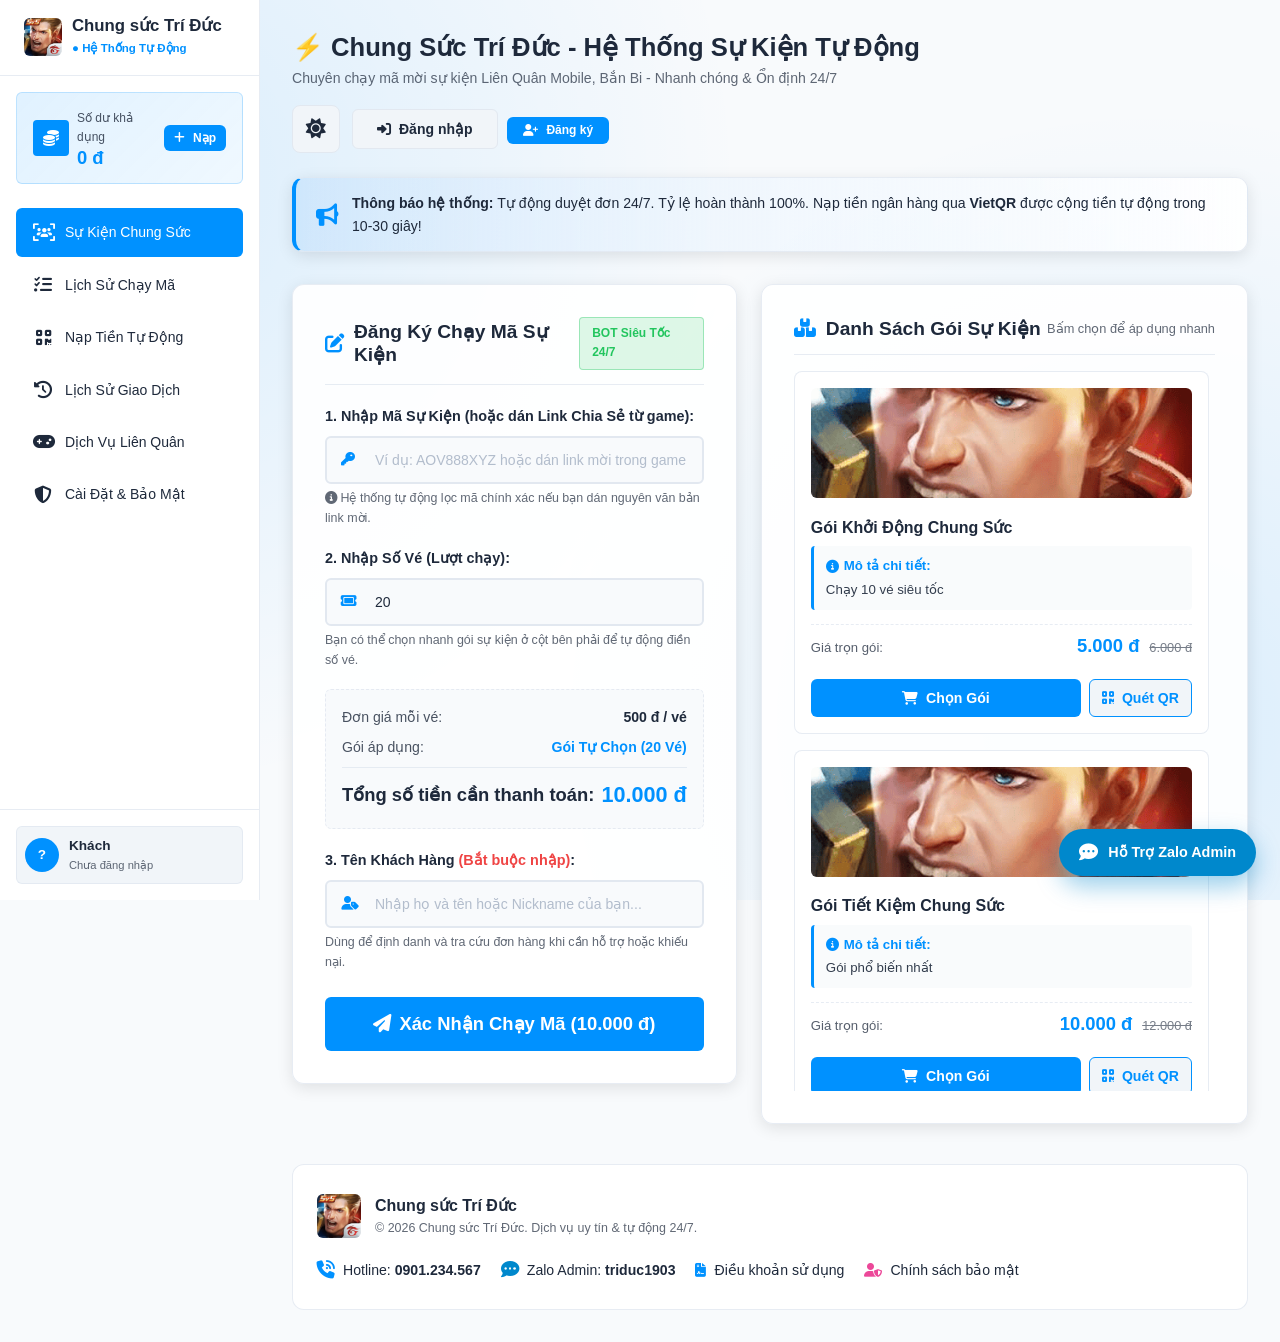
==== index.html @ 15486ccb "Admin: Fix connection errors and add ticket price settings" ====
<!DOCTYPE html>
<html lang="vi">

<head>
    <meta charset="UTF-8">
    <meta name="viewport" content="width=device-width, initial-scale=1.0">
    <title>Chung sức Trí Đức - Hệ Thống Sự Kiện Tự Động 24/7</title>
    
    <meta name="description" content="Chung sức Trí Đức - Hệ Thống Chạy Mã Mời Sự Kiện Liên Quân Mobile, Bắn Bi, Tăng Tim Tự Động 24/7 Siêu Tốc.">
    <meta property="og:type" content="website">
    <meta property="og:site_name" content="Chung sức Trí Đức">
    <meta property="og:title" content="Chung sức Trí Đức - Sự Kiện Tự Động">
    <meta property="og:description" content="Chạy mã mời Chung Sức Liên Quân Mobile, Bắn Bi tự động 24/7 siêu tốc tại Chung sức Trí Đức.">
    <meta property="og:locale" content="vi_VN">
    <meta property="og:image" content="uploads/logo.png">

    <!-- CSS Links -->
    <link href="css/dynamic-theme.css" rel="stylesheet">
    <link href="css/glass-theme.css" rel="stylesheet">
    <link href="https://cdnjs.cloudflare.com/ajax/libs/font-awesome/6.5.1/css/all.min.css" rel="stylesheet" crossorigin="anonymous">
    <link rel="icon" type="image/png" href="uploads/favicon.png">

    <!-- SweetAlert2 -->
    <script src="https://cdn.jsdelivr.net/npm/sweetalert2@11/dist/sweetalert2.all.min.js" crossorigin="anonymous"></script>

    <script>
        (function() {
            try {
                var theme = localStorage.getItem('theme-preference');
                if (!theme) {
                    theme = window.matchMedia('(prefers-color-scheme: dark)').matches ? 'dark' : 'light';
                }
                document.documentElement.setAttribute('data-theme', theme);
            } catch (e) { }
        })();
    </script>

    <style>
        .app-layout {
            padding: var(--space-xl);
            min-height: 100vh;
            background: var(--color-background);
            background-image: 
                radial-gradient(circle at 10% 20%, color-mix(in srgb, var(--color-primary) 12%, transparent) 0%, transparent 45%),
                radial-gradient(circle at 90% 80%, color-mix(in srgb, var(--color-accent) 12%, transparent) 0%, transparent 45%);
            background-attachment: fixed;
            display: flex;
            flex-direction: column;
            justify-content: space-between;
        }

        .tab-section {
            display: none;
            animation: fadeIn 0.3s ease-out;
        }
        .tab-section.active {
            display: block;
        }

        @keyframes fadeIn {
            from { opacity: 0; transform: translateY(8px); }
            to { opacity: 1; transform: translateY(0); }
        }

        /* 2-column layout for Sự kiện chung sức */
        .chungsuc-split-grid {
            display: grid;
            grid-template-columns: 1.05fr 1.15fr;
            gap: 24px;
            align-items: start;
        }

        @media (max-width: 1024px) {
            .chungsuc-split-grid {
                grid-template-columns: 1fr;
            }
        }

        /* Package cards in right half */
        .packages-grid {
            display: grid;
            grid-template-columns: repeat(auto-fill, minmax(240px, 1fr));
            gap: 16px;
            max-height: 720px;
            overflow-y: auto;
            padding-right: 6px;
        }

        .package-item-card {
            background: var(--glass-bg);
            border: 1px solid var(--glass-border);
            border-radius: var(--radius-lg);
            padding: 16px;
            display: flex;
            flex-direction: column;
            justify-content: space-between;
            transition: all 0.25s ease;
            position: relative;
            overflow: hidden;
        }

        .package-item-card:hover {
            transform: translateY(-3px);
            border-color: var(--color-primary);
            box-shadow: 0 8px 24px color-mix(in srgb, var(--color-primary) 20%, transparent);
        }

        .package-item-card.selected-package {
            border: 2px solid var(--color-primary);
            background: color-mix(in srgb, var(--color-primary) 10%, var(--glass-bg));
        }

        .pkg-badge {
            position: absolute;
            top: 10px;
            right: 10px;
            font-size: 0.7rem;
            font-weight: 700;
            padding: 3px 8px;
            border-radius: 999px;
            background: linear-gradient(135deg, #ef4444, #f59e0b);
            color: white;
            text-transform: uppercase;
        }

        .pkg-img {
            width: 100%;
            height: 110px;
            object-fit: cover;
            border-radius: var(--radius-md);
            margin-bottom: 12px;
            background: rgba(0,0,0,0.1);
        }

        .badge-status {
            padding: 4px 10px;
            border-radius: 999px;
            font-size: 0.75rem;
            font-weight: 600;
            display: inline-flex;
            align-items: center;
            gap: 5px;
        }
        .badge-done {
            background: rgba(34, 197, 94, 0.15);
            color: #22c55e;
            border: 1px solid rgba(34, 197, 94, 0.3);
        }
        .badge-running {
            background: rgba(0, 145, 255, 0.15);
            color: #0091ff;
            border: 1px solid rgba(0, 145, 255, 0.3);
        }
        .badge-pending {
            background: rgba(245, 158, 11, 0.15);
            color: #f59e0b;
            border: 1px solid rgba(245, 158, 11, 0.3);
        }
        .badge-cancelled {
            background: rgba(239, 68, 68, 0.15);
            color: #ef4444;
            border: 1px solid rgba(239, 68, 68, 0.3);
        }

        .copy-btn {
            background: color-mix(in srgb, var(--color-primary) 15%, transparent);
            color: var(--color-primary);
            border: 1px solid color-mix(in srgb, var(--color-primary) 30%, transparent);
            border-radius: 6px;
            padding: 4px 10px;
            font-size: 0.78rem;
            cursor: pointer;
            transition: all 0.2s;
        }
        .copy-btn:hover {
            background: var(--color-primary);
            color: white;
        }

        /* Site Footer */
        .site-footer {
            margin-top: 40px;
            padding: 28px 24px;
            background: var(--glass-bg);
            border: 1px solid var(--glass-border);
            border-radius: var(--radius-xl);
            display: flex;
            flex-wrap: wrap;
            justify-content: space-between;
            align-items: center;
            gap: 20px;
            font-size: 0.88rem;
        }
        .footer-contacts {
            display: flex;
            align-items: center;
            gap: 20px;
            flex-wrap: wrap;
        }
        .footer-link-item {
            display: inline-flex;
            align-items: center;
            gap: 8px;
            color: var(--color-foreground);
            text-decoration: none;
            transition: color 0.2s;
            font-weight: 500;
        }
        .footer-link-item:hover {
            color: var(--color-primary);
        }

        /* Admin tabs */
        .admin-subnav {
            display: flex;
            gap: 10px;
            margin-bottom: 24px;
            border-bottom: 1px solid var(--glass-border);
            padding-bottom: 12px;
            overflow-x: auto;
        }
        .admin-subnav-btn {
            padding: 10px 18px;
            border-radius: var(--radius-md);
            background: var(--glass-bg);
            border: 1px solid var(--glass-border);
            color: var(--color-foreground);
            font-weight: 600;
            font-size: 0.88rem;
            cursor: pointer;
            display: inline-flex;
            align-items: center;
            gap: 8px;
            white-space: nowrap;
            transition: all 0.2s;
        }
        .admin-subnav-btn.active {
            background: linear-gradient(135deg, var(--color-primary), var(--color-accent));
            color: white;
            border-color: transparent;
        }
    </style>
</head>

<body>
    <!-- Mobile Top Navigation Bar -->
    <header class="mobile-top-bar">
        <button class="mobile-menu-btn-inline" id="mobileMenuOpenBtn" title="Mở danh mục menu">
            <i class="fas fa-bars"></i>
        </button>
        <div class="mobile-brand-name">
            <img src="uploads/logo.png" alt="Logo" style="width: 26px; height: 26px; vertical-align: middle; border-radius: 6px; margin-right: 6px;">
            Chung sức Trí Đức
        </div>
        <div class="mobile-balance-chip" id="mobileBalanceChip" onclick="switchTab('deposit')">
            <i class="fas fa-wallet"></i>
            <span id="userBalanceMobile">0 đ</span>
        </div>
        <button class="theme-toggle" id="themeToggleMobile" style="width: 36px; height: 36px; font-size: 1rem; border-radius: 8px;" title="Chuyển chế độ sáng/tối">
            <i class="fas fa-sun theme-icon theme-icon-sun"></i>
            <i class="fas fa-moon theme-icon theme-icon-moon"></i>
        </button>
    </header>

    <!-- Sidebar Overlay for mobile -->
    <div class="sidebar-overlay" id="sidebarOverlay"></div>

    <!-- Application Sidebar -->
    <aside class="app-sidebar" id="appSidebar">
        <!-- Sidebar Brand Header -->
        <div class="sidebar-header">
            <div style="display: flex; align-items: center; gap: 10px;">
                <img src="uploads/logo.png" alt="Logo Chung sức Trí Đức" style="width: 38px; height: 38px; border-radius: var(--radius-md);">
                <div>
                    <h2 style="font-size: 1.05rem; font-weight: 700; margin: 0; line-height: 1.2;">Chung sức Trí Đức</h2>
                    <span style="font-size: 0.72rem; color: var(--color-accent); font-weight: 600;">● Hệ Thống Tự Động</span>
                </div>
            </div>
            <button class="close-sidebar-btn mobile-only" id="mobileMenuCloseBtn" title="Đóng menu">
                <i class="fas fa-times"></i>
            </button>
        </div>

        <!-- Sidebar Balance Card -->
        <div class="sidebar-balance">
            <div class="balance-card">
                <div class="balance-icon">
                    <i class="fas fa-coins"></i>
                </div>
                <div class="balance-info" style="flex: 1;">
                    <span class="balance-label">Số dư khả dụng</span>
                    <span class="balance-amount" id="userBalanceText">0 đ</span>
                </div>
                <button class="btn btn-sm btn-primary" onclick="switchTab('deposit')" title="Nạp tiền ngay" style="padding: 6px 10px; font-size: 0.75rem;">
                    <i class="fas fa-plus"></i> Nạp
                </button>
            </div>
        </div>

        <!-- Sidebar Navigation Menu -->
        <nav class="sidebar-nav">
            <!-- 1. Sự kiện chung sức (Đổi từ Tạo Mã Chung Sức) -->
            <a href="javascript:void(0)" class="nav-item active highlight-item" data-tab-target="chungsuc">
                <i class="fas fa-users-viewfinder"></i>
                <span>Sự Kiện Chung Sức</span>
            </a>
            <a href="javascript:void(0)" class="nav-item" data-tab-target="history">
                <i class="fas fa-list-check"></i>
                <span>Lịch Sử Chạy Mã</span>
            </a>
            <a href="javascript:void(0)" class="nav-item" data-tab-target="deposit">
                <i class="fas fa-qrcode"></i>
                <span>Nạp Tiền Tự Động</span>
            </a>
            <a href="javascript:void(0)" class="nav-item" data-tab-target="transactions">
                <i class="fas fa-clock-rotate-left"></i>
                <span>Lịch Sử Giao Dịch</span>
            </a>
            <a href="javascript:void(0)" class="nav-item" data-tab-target="services">
                <i class="fas fa-gamepad"></i>
                <span>Dịch Vụ Liên Quân</span>
            </a>
            <a href="javascript:void(0)" class="nav-item" data-tab-target="settings">
                <i class="fas fa-shield-halved"></i>
                <span>Cài Đặt & Bảo Mật</span>
            </a>
        </nav>

        <!-- Sidebar User Footer -->
        <div class="sidebar-footer">
            <div class="user-profile" id="userProfileBox">
                <div style="width: 34px; height: 34px; border-radius: 50%; background: linear-gradient(135deg, var(--color-primary), var(--color-accent)); display: flex; align-items: center; justify-content: center; color: white; font-weight: bold; font-size: 0.85rem;" id="userAvatarText">
                    U
                </div>
                <div class="user-details">
                    <span class="user-name" id="userNameText">Khách</span>
                    <span class="user-role" id="userRoleText">Chưa đăng nhập</span>
                </div>
                <button class="logout-btn" id="logoutBtn" title="Đăng xuất tài khoản">
                    <i class="fas fa-right-from-bracket"></i>
                </button>
            </div>
        </div>
    </aside>

    <!-- Main Content Layout -->
    <main class="app-layout">
        <div>
            <!-- Top Banner / Header Actions -->
            <div style="display: flex; justify-content: space-between; align-items: center; margin-bottom: var(--space-lg); flex-wrap: wrap; gap: var(--space-md);">
                <div>
                    <h1 style="font-size: 1.6rem; font-weight: 700; margin: 0 0 4px;" id="pageMainTitle">
                        ⚡ Chung Sức Trí Đức - Hệ Thống Sự Kiện Tự Động
                    </h1>
                    <p style="margin: 0; opacity: 0.7; font-size: 0.88rem;">
                        Chuyên chạy mã mời sự kiện Liên Quân Mobile, Bắn Bi - Nhanh chóng & Ổn định 24/7
                    </p>
                </div>
                
                <div style="display: flex; align-items: center; gap: 12px;">
                    <button class="theme-toggle desktop-only" id="themeToggleDesktop" title="Chuyển chế độ sáng/tối">
                        <i class="fas fa-sun theme-icon theme-icon-sun"></i>
                        <i class="fas fa-moon theme-icon theme-icon-moon"></i>
                    </button>
                    <div id="authActionsContainer">
                        <!-- Populated dynamically -->
                    </div>
                </div>
            </div>

            <!-- Notice Alert Box -->
            <div class="glass-card" style="padding: 14px 20px; margin-bottom: var(--space-xl); border-left: 4px solid var(--color-primary); display: flex; align-items: center; gap: 14px; background: linear-gradient(90deg, color-mix(in srgb, var(--color-primary) 10%, transparent), var(--glass-bg));">
                <i class="fas fa-bullhorn" style="color: var(--color-primary); font-size: 1.4rem;"></i>
                <div style="font-size: 0.88rem; flex: 1;">
                    <strong>Thông báo hệ thống:</strong> Tự động duyệt đơn 24/7. Tỷ lệ hoàn thành 100%. Nạp tiền ngân hàng qua <strong>VietQR</strong> được cộng tiền tự động trong 10-30 giây!
                </div>
            </div>

            <!-- ================================================================= -->
            <!-- TAB 1: SỰ KIỆN CHUNG SỨC (CHIA 2 NỬA: FORM TRÁI + GÓI PHẢI) -->
            <!-- ================================================================= -->
            <section class="tab-section active" id="tab-chungsuc">
                <div class="chungsuc-split-grid">
                    <!-- NỬA TRÁI: FORM NHẬP MÃ, SỐ VÉ, ĐƠN GIÁ, TỔNG TIỀN, TÊN KHÁCH HÀNG, NÚT XÁC NHẬN -->
                    <div class="glass-card">
                        <div style="border-bottom: 1px solid var(--glass-border); padding-bottom: 14px; margin-bottom: 20px; display: flex; align-items: center; justify-content: space-between;">
                            <h2 style="font-size: 1.2rem; font-weight: 700; margin: 0; display: flex; align-items: center; gap: 10px;">
                                <i class="fas fa-pen-to-square" style="color: var(--color-primary);"></i>
                                Đăng Ký Chạy Mã Sự Kiện
                            </h2>
                            <span class="badge badge-done" style="font-size: 0.75rem;">BOT Siêu Tốc 24/7</span>
                        </div>

                        <form id="orderFormSplit" onsubmit="handleSplitOrderSubmit(event)">
                            <!-- 1. Nhập mã sự kiện -->
                            <div style="margin-bottom: 18px;">
                                <label style="display: block; font-weight: 600; margin-bottom: 8px; font-size: 0.9rem;">
                                    1. Nhập Mã Sự Kiện (hoặc dán Link Chia Sẻ từ game):
                                </label>
                                <div class="input-wrapper" style="position: relative;">
                                    <i class="fas fa-key" style="position: absolute; left: 16px; top: 16px; color: var(--color-primary);"></i>
                                    <input type="text" id="splitEventCode" class="form-control" placeholder="Ví dụ: AOV888XYZ hoặc dán link mời trong game..." required style="padding-left: 48px; min-height: 48px;">
                                </div>
                                <small style="display: block; margin-top: 5px; font-size: 0.78rem; opacity: 0.7;">
                                    <i class="fas fa-info-circle"></i> Hệ thống tự động lọc mã chính xác nếu bạn dán nguyên văn bản link mời.
                                </small>
                            </div>

                            <!-- 2. Nhập số vé -->
                            <div style="margin-bottom: 18px;">
                                <label style="display: block; font-weight: 600; margin-bottom: 8px; font-size: 0.9rem;">
                                    2. Nhập Số Vé (Lượt chạy):
                                </label>
                                <div class="input-wrapper" style="position: relative;">
                                    <i class="fas fa-ticket" style="position: absolute; left: 16px; top: 16px; color: var(--color-accent);"></i>
                                    <input type="number" id="splitTicketCount" min="1" max="1000" value="20" class="form-control" required style="padding-left: 48px; min-height: 48px;" oninput="recalcSplitPricing()">
                                </div>
                                <small style="display: block; margin-top: 5px; font-size: 0.78rem; opacity: 0.7;">
                                    Bạn có thể chọn nhanh gói sự kiện ở cột bên phải để tự động điền số vé.
                                </small>
                            </div>

                            <!-- 3. Hiện đơn giá và tính tổng số tiền bên dưới form đó -->
                            <div style="background: color-mix(in srgb, var(--color-muted) 50%, transparent); border: 1px dashed var(--glass-border); border-radius: var(--radius-md); padding: 16px; margin-bottom: 20px;">
                                <div style="display: flex; justify-content: space-between; align-items: center; margin-bottom: 8px; font-size: 0.88rem;">
                                    <span style="opacity: 0.8;">Đơn giá mỗi vé:</span>
                                    <strong style="color: var(--color-foreground);" id="splitUnitPriceDisplay">500 đ / vé</strong>
                                </div>
                                <div style="display: flex; justify-content: space-between; align-items: center; margin-bottom: 8px; font-size: 0.88rem;">
                                    <span style="opacity: 0.8;">Gói áp dụng:</span>
                                    <span id="splitPackageSelectedTitle" style="font-weight: 600; color: var(--color-accent);">Gói Tự Chọn (20 Vé)</span>
                                </div>
                                <div style="display: flex; justify-content: space-between; align-items: center; border-top: 1px solid var(--glass-border); padding-top: 10px; font-size: 1.15rem;">
                                    <strong>Tổng số tiền cần thanh toán:</strong>
                                    <strong style="color: var(--color-primary); font-size: 1.35rem;" id="splitTotalPriceDisplay">10.000 đ</strong>
                                </div>
                            </div>

                            <!-- 4. Tên khách hàng (BẮT BUỘC NHẬP) -->
                            <div style="margin-bottom: 24px;">
                                <label style="display: block; font-weight: 600; margin-bottom: 8px; font-size: 0.9rem;">
                                    3. Tên Khách Hàng <span style="color: var(--color-danger); font-weight: bold;">(Bắt buộc nhập)</span>:
                                </label>
                                <div class="input-wrapper" style="position: relative;">
                                    <i class="fas fa-user-tag" style="position: absolute; left: 16px; top: 16px; color: var(--color-primary);"></i>
                                    <input type="text" id="splitCustomerName" class="form-control" placeholder="Nhập họ và tên hoặc Nickname của bạn..." required style="padding-left: 48px; min-height: 48px;">
                                </div>
                                <small style="display: block; margin-top: 5px; font-size: 0.78rem; opacity: 0.7;">
                                    Dùng để định danh và tra cứu đơn hàng khi cần hỗ trợ hoặc khiếu nại.
                                </small>
                            </div>

                            <!-- 5. Nút Xác nhận chạy mã -->
                            <button type="submit" class="btn btn-primary" id="splitSubmitBtn" style="width: 100%; padding: 16px; font-size: 1.15rem; font-weight: 700; border-radius: var(--radius-md);">
                                <i class="fas fa-paper-plane"></i>
                                <span>Xác Nhận Chạy Mã (<span id="btnSplitPriceText">10.000 đ</span>)</span>
                            </button>
                        </form>
                    </div>

                    <!-- NỬA PHẢI: HIỆN DANH SÁCH CÁC GÓI SỰ KIỆN -->
                    <div class="glass-card">
                        <div style="border-bottom: 1px solid var(--glass-border); padding-bottom: 14px; margin-bottom: 16px; display: flex; align-items: center; justify-content: space-between;">
                            <h2 style="font-size: 1.2rem; font-weight: 700; margin: 0; display: flex; align-items: center; gap: 10px;">
                                <i class="fas fa-boxes-stacked" style="color: var(--color-accent);"></i>
                                Danh Sách Gói Sự Kiện
                            </h2>
                            <span style="font-size: 0.8rem; opacity: 0.7;">Bấm chọn để áp dụng nhanh</span>
                        </div>

                        <!-- Render dynamic package cards -->
                        <div class="packages-grid" id="packagesListContainer">
                            <div style="grid-column: 1 / -1; text-align: center; padding: 30px; opacity: 0.7;">
                                <i class="fas fa-spinner fa-spin"></i> Đang tải danh sách gói sự kiện...
                            </div>
                        </div>
                    </div>
                </div>
            </section>

            <!-- ================================================================= -->
            <!-- TAB 2: LỊCH SỬ CHẠY MÃ (HISTORY) -->
            <!-- ================================================================= -->
            <section class="tab-section" id="tab-history">
                <div class="glass-card">
                    <div style="display: flex; justify-content: space-between; align-items: center; margin-bottom: 20px; flex-wrap: wrap; gap: 12px;">
                        <div>
                            <h2 style="font-size: 1.25rem; font-weight: 700; margin: 0 0 4px; display: flex; align-items: center; gap: 10px;">
                                <i class="fas fa-list-check" style="color: var(--color-primary);"></i>
                                Lịch Sử Các Mã Đã Chạy
                            </h2>
                            <span style="font-size: 0.85rem; opacity: 0.7;">Tiến độ chạy mã được cập nhật theo thời gian thực</span>
                        </div>

                        <button class="btn btn-sm btn-glass" onclick="loadOrderHistory()">
                            <i class="fas fa-arrows-rotate"></i> Làm mới
                        </button>
                    </div>

                    <div class="table-responsive-wrap">
                        <table class="table" style="width: 100%; border-collapse: collapse; text-align: left;" id="orderHistoryTable">
                            <thead>
                                <tr style="border-bottom: 2px solid var(--glass-border); font-size: 0.85rem; opacity: 0.8;">
                                    <th style="padding: 12px 14px;">MÃ ĐƠN</th>
                                    <th style="padding: 12px 14px;">KHÁCH HÀNG</th>
                                    <th style="padding: 12px 14px;">MÃ SỰ KIỆN</th>
                                    <th style="padding: 12px 14px;">GÓI SỰ KIỆN</th>
                                    <th style="padding: 12px 14px;">TIẾN ĐỘ VÉ</th>
                                    <th style="padding: 12px 14px;">TRẠNG THÁI</th>
                                    <th style="padding: 12px 14px;">THỜI GIAN</th>
                                </tr>
                            </thead>
                            <tbody id="orderHistoryTbody">
                                <!-- Populated dynamically -->
                            </tbody>
                        </table>
                    </div>
                </div>
            </section>

            <!-- ================================================================= -->
            <!-- TAB 3: NẠP TIỀN TỰ ĐỘNG (CHỈ GIỮ CHUYỂN KHOẢN NGÂN HÀNG VIETQR) -->
            <!-- ================================================================= -->
            <section class="tab-section" id="tab-deposit">
                <!-- 1. BẢNG CẢNH BÁO PHẢI ĐĂNG NHẬP MỚI NẠP ĐƯỢC TIỀN -->
                <div id="depositLoginWarning" style="display: none; background: rgba(239, 68, 68, 0.12); border: 2px solid var(--color-danger); border-radius: var(--radius-lg); padding: 24px; text-align: center; margin-bottom: 24px;">
                    <div style="font-size: 2.2rem; color: var(--color-danger); margin-bottom: 10px;">
                        <i class="fas fa-lock"></i>
                    </div>
                    <h3 style="font-size: 1.35rem; font-weight: 700; margin: 0 0 8px;">YÊU CẦU ĐĂNG NHẬP ĐỂ NẠP TIỀN</h3>
                    <p style="font-size: 0.95rem; opacity: 0.85; max-width: 520px; margin: 0 auto 18px; line-height: 1.5;">
                        Quy định hệ thống: Bạn phải đăng nhập tài khoản trước khi nạp tiền để tiền nạp được cộng chính xác vào số dư của bạn.
                    </p>
                    <div style="display: flex; gap: 12px; justify-content: center; flex-wrap: wrap;">
                        <a href="login.html" class="btn btn-primary" style="padding: 10px 24px; font-weight: 700;">
                            <i class="fas fa-sign-in-alt"></i> Đăng Nhập Ngay
                        </a>
                        <a href="register.html" class="btn btn-glass" style="padding: 10px 24px; font-weight: 600;">
                            <i class="fas fa-user-plus"></i> Đăng Ký Tài Khoản
                        </a>
                    </div>
                </div>

                <!-- 2. KHUNG CHÍNH NẠP TIỀN -->
                <div id="depositMainContent" style="display: grid; grid-template-columns: 1.15fr 1fr; gap: var(--space-xl);" class="chungsuc-split-grid">
                    <!-- Cột trái: Form nhập số tiền, thông tin tài khoản & Gửi Bill -->
                    <div class="glass-card">
                        <div style="border-bottom: 1px solid var(--glass-border); padding-bottom: 16px; margin-bottom: 20px; display: flex; align-items: center; justify-content: space-between;">
                            <h2 style="font-size: 1.25rem; font-weight: 700; margin: 0; display: flex; align-items: center; gap: 10px;">
                                <i class="fas fa-building-columns" style="color: var(--color-primary);"></i>
                                Nạp Tiền Chuyển Khoản Ngân Hàng
                            </h2>
                            <span class="badge badge-done" style="font-size: 0.75rem;"><i class="fas fa-bolt"></i> Tự Động 24/7</span>
                        </div>

                        <!-- 1. Ô Nhập Số Tiền Cần Nạp (Tối thiểu 20.000 đ) -->
                        <div style="margin-bottom: 18px;">
                            <label style="display: block; font-weight: 600; margin-bottom: 8px; font-size: 0.92rem;">
                                1. Nhập số tiền bạn muốn nạp (VNĐ):
                            </label>
                            <div class="input-wrapper" style="position: relative;">
                                <i class="fas fa-money-bill-wave" style="position: absolute; left: 16px; top: 16px; color: var(--color-primary); font-size: 1.1rem;"></i>
                                <input type="number" id="customDepositAmountInput" class="form-control" min="20000" step="1000" value="20000" placeholder="Nhập số tiền nạp (tối thiểu 20.000 đ)..." required style="padding-left: 48px; min-height: 48px; font-size: 1.05rem; font-weight: 700; color: var(--color-primary);" oninput="handleCustomDepositInput(this.value)">
                            </div>
                            <div style="display: flex; justify-content: space-between; align-items: center; margin-top: 6px; font-size: 0.8rem;">
                                <span style="opacity: 0.75;"><i class="fas fa-info-circle"></i> Mệnh giá nạp tối thiểu là <strong>20.000 đ</strong></span>
                                <span id="depositAmountFormatted" style="font-weight: 700; color: var(--color-primary);">20.000 đ</span>
                            </div>
                        </div>

                        <!-- 2. Chọn nạp nhanh theo Gói sự kiện hoặc theo mệnh giá -->
                        <div style="margin-bottom: 20px;">
                            <label style="display: block; font-weight: 600; margin-bottom: 8px; font-size: 0.88rem; opacity: 0.9;">
                                <i class="fas fa-boxes-stacked" style="color: var(--color-accent); margin-right: 6px;"></i>
                                Chọn nạp theo Gói Sự Kiện (Tự động điền số tiền & cú pháp Tên Gói):
                            </label>
                            <div style="display: flex; flex-wrap: wrap; gap: 8px; margin-bottom: 14px;" id="packageDepositBtnGroup">
                                <!-- Populated dynamically from packages list -->
                            </div>

                            <label style="display: block; font-weight: 600; margin-bottom: 8px; font-size: 0.88rem; opacity: 0.85;">
                                Hoặc chọn nhanh mệnh giá cố định:
                            </label>
                            <div style="display: grid; grid-template-columns: repeat(3, 1fr); gap: 10px;" id="quickDepositBtnGroup">
                                <button type="button" class="btn btn-primary" onclick="selectDepositAmount(20000, this)">20.000 đ</button>
                                <button type="button" class="btn btn-glass" onclick="selectDepositAmount(50000, this)">50.000 đ</button>
                                <button type="button" class="btn btn-glass" onclick="selectDepositAmount(100000, this)">100.000 đ</button>
                                <button type="button" class="btn btn-glass" onclick="selectDepositAmount(200000, this)">200.000 đ</button>
                                <button type="button" class="btn btn-glass" onclick="selectDepositAmount(500000, this)">500.000 đ</button>
                                <button type="button" class="btn btn-glass" onclick="selectDepositAmount(1000000, this)">1.000.000 đ</button>
                            </div>
                        </div>

                        <!-- 3. Thông tin tài khoản nhận tiền -->
                        <div style="display: flex; flex-direction: column; gap: 10px; font-size: 0.88rem; margin-bottom: 14px;">
                            <div style="display: flex; justify-content: space-between; align-items: center; padding: 12px 14px; background: color-mix(in srgb, var(--color-muted) 60%, transparent); border-radius: var(--radius-md);">
                                <span style="opacity: 0.75;"><i class="fas fa-building" style="margin-right: 6px;"></i> Ngân hàng / Dịch vụ:</span>
                                <strong style="color: var(--color-primary);" id="bankNameDisplay">MB BANK (Ngân hàng Quân đội)</strong>
                            </div>
                            <div style="display: flex; justify-content: space-between; align-items: center; padding: 12px 14px; background: color-mix(in srgb, var(--color-muted) 60%, transparent); border-radius: var(--radius-md);">
                                <span style="opacity: 0.75;"><i class="fas fa-credit-card" style="margin-right: 6px;"></i> Số tài khoản:</span>
                                <div style="display: flex; align-items: center; gap: 8px;">
                                    <strong id="bankNumberDisplay" style="font-size: 1.15rem; font-family: monospace; letter-spacing: 1px; color: var(--color-foreground);">0111111111100</strong>
                                    <button class="copy-btn" onclick="copyText('bankNumberDisplay')"><i class="fas fa-copy"></i> Sao chép</button>
                                </div>
                            </div>
                            <div style="display: flex; justify-content: space-between; align-items: center; padding: 12px 14px; background: color-mix(in srgb, var(--color-muted) 60%, transparent); border-radius: var(--radius-md);">
                                <span style="opacity: 0.75;"><i class="fas fa-user-check" style="margin-right: 6px;"></i> Chủ tài khoản:</span>
                                <strong id="bankOwnerDisplay" style="color: var(--color-primary); font-size: 1rem;">NGUYEN TRI DUC</strong>
                            </div>
                            <div style="display: flex; justify-content: space-between; align-items: center; padding: 12px 14px; background: color-mix(in srgb, var(--color-primary) 12%, transparent); border: 1px solid var(--color-primary); border-radius: var(--radius-md);">
                                <span style="color: var(--color-primary); font-weight: 700;"><i class="fas fa-pen-nib" style="margin-right: 6px;"></i> Nội dung CK bắt buộc:</span>
                                <div style="display: flex; align-items: center; gap: 8px;">
                                    <strong id="bankContentDisplay" style="color: var(--color-primary); font-size: 1.15rem; font-family: monospace;">NAP [VUI LÒNG ĐĂNG NHẬP]</strong>
                                    <button class="copy-btn" onclick="copyText('bankContentDisplay')"><i class="fas fa-copy"></i> Sao chép</button>
                                </div>
                            </div>
                        </div>

                        <!-- 4. PHẦN YÊU CẦU GỬI BILL KHI CHUYỂN KHOẢN XONG -->
                        <div style="background: linear-gradient(135deg, color-mix(in srgb, var(--color-accent) 12%, transparent), color-mix(in srgb, var(--color-primary) 8%, transparent)); border: 1.5px dashed var(--color-accent); border-radius: var(--radius-md); padding: 16px; margin-bottom: 20px;">
                            <div style="display: flex; align-items: center; gap: 8px; margin-bottom: 8px; color: var(--color-accent); font-weight: 700; font-size: 0.95rem;">
                                <i class="fas fa-camera"></i>
                                <span>Yêu Cầu Gửi Bill Sau Khi Chuyển Khoản:</span>
                            </div>
                            
                            <!-- Banner text từ hình ảnh người dùng -->
                            <div style="background: rgba(245, 158, 11, 0.15); border-left: 4px solid #f59e0b; padding: 10px 14px; border-radius: 6px; font-size: 0.9rem; font-weight: 700; color: #f59e0b; margin-bottom: 12px; display: flex; align-items: center; gap: 8px;">
                                <i class="fas fa-comment-dots" style="font-size: 1.1rem;"></i>
                                <span>Quý khách vui lòng chụp cho mình xin Bill sau khi chuyển nhé</span>
                            </div>

                            <!-- Input file và Preview -->
                            <input type="file" id="depositBillFileInput" accept="image/*" style="display: none;" onchange="handleBillFileSelected(this)">
                            <button type="button" class="btn btn-glass" style="width: 100%; border: 1px dashed var(--glass-border); padding: 12px; font-weight: 600;" onclick="document.getElementById('depositBillFileInput').click()">
                                <i class="fas fa-cloud-arrow-up" style="color: var(--color-primary);"></i>
                                <span id="billUploadBtnText">Bấm vào đây để chọn ảnh Bill hoặc chụp màn hình</span>
                            </button>

                            <div id="billPreviewContainer" style="display: none; margin-top: 12px; text-align: center;">
                                <img id="billPreviewImg" src="" alt="Ảnh Bill Chuyển Khoản" style="max-height: 180px; max-width: 100%; border-radius: 8px; border: 1px solid var(--glass-border); box-shadow: 0 4px 12px rgba(0,0,0,0.15);">
                                <div style="margin-top: 6px; display: flex; justify-content: center; gap: 8px;">
                                    <span style="font-size: 0.8rem; color: #22c55e; font-weight: 600; display: flex; align-items: center; gap: 4px;">
                                        <i class="fas fa-check-circle"></i> Đã chọn ảnh Bill
                                    </span>
                                    <button type="button" class="btn btn-sm btn-danger" style="padding: 2px 8px; font-size: 0.75rem;" onclick="clearBillFile()">
                                        <i class="fas fa-trash"></i> Xóa
                                    </button>
                                </div>
                            </div>
                        </div>

                        <!-- 5. Nút Xác nhận đã chuyển khoản & Gửi bill -->
                        <button type="button" class="btn btn-primary" id="btnDepositSubmit" style="width: 100%; padding: 16px; font-weight: 700; font-size: 1.05rem; box-shadow: 0 4px 16px color-mix(in srgb, var(--color-primary) 35%, transparent);" onclick="submitDepositWithBill()">
                            <i class="fas fa-paper-plane"></i> Xác Nhận Đã Chuyển Tiền & Gửi Bill
                        </button>
                        <div style="text-align: center; margin-top: 10px; font-size: 0.78rem; opacity: 0.7;">
                            Hệ thống kiểm tra tự động và cộng tiền vào tài khoản ngay lập tức khi tiền vào.
                        </div>
                    </div>

                    <!-- Cột phải: DUY NHẤT 1 MÃ VIETQR CHÍNH THỨC (QUÉT LÀ RA NGAY NGUYEN TRI DUC 0111111111100) -->
                    <div class="glass-card" style="display: flex; flex-direction: column; justify-content: space-between; text-align: center;">
                        <div>
                            <div style="border-bottom: 1px solid var(--glass-border); padding-bottom: 16px; margin-bottom: 18px; display: flex; align-items: center; justify-content: space-between;">
                                <h3 style="font-size: 1.2rem; font-weight: 700; margin: 0; display: flex; align-items: center; gap: 10px;">
                                    <i class="fas fa-qrcode" style="color: var(--color-accent);"></i>
                                    Mã VietQR Thanh Toán Chính Thức
                                </h3>
                                <span class="badge badge-done" style="font-size: 0.75rem;"><i class="fas fa-shield-check"></i> Xác Thực 24/7</span>
                            </div>

                            <!-- Khung chứa DUY NHẤT 1 mã VietQR chuẩn xác -->
                            <div style="background: white; border-radius: 18px; padding: 18px; display: inline-block; box-shadow: 0 10px 30px rgba(0,0,0,0.25); border: 3px solid var(--color-primary); margin-bottom: 18px; position: relative;">
                                <img id="vietQrImg" src="assets/vietqr_real.png" alt="Mã VietQR NGUYEN TRI DUC" style="width: 240px; height: auto; max-width: 100%; display: block; margin: 0 auto; object-fit: contain; border-radius: 8px;">
                                <div style="margin-top: 10px; font-weight: 700; font-size: 0.95rem; color: #1e293b; display: flex; align-items: center; justify-content: center; gap: 6px;">
                                    <i class="fas fa-check-circle" style="color: #22c55e;"></i>
                                    <span>NGUYEN TRI DUC - 0111111111100</span>
                                </div>
                            </div>

                            <!-- Thông tin tương ứng số tiền & cú pháp theo gói đã chọn -->
                            <div style="background: var(--glass-bg); border: 1px solid var(--glass-border); border-radius: var(--radius-md); padding: 14px 16px; text-align: left; margin-bottom: 16px; font-size: 0.88rem;">
                                <div style="display: flex; justify-content: space-between; align-items: center; margin-bottom: 8px;">
                                    <span style="opacity: 0.8;"><i class="fas fa-money-bill-wave" style="color: var(--color-primary); margin-right: 6px;"></i> Số tiền cần chuyển:</span>
                                    <div style="display: flex; align-items: center; gap: 6px;">
                                        <strong style="color: #22c55e; font-size: 1.15rem;" id="qrDisplayAmount">20.000 đ</strong>
                                        <button type="button" class="copy-btn" onclick="copyAmount()"><i class="fas fa-copy"></i></button>
                                    </div>
                                </div>
                                <div style="display: flex; justify-content: space-between; align-items: center;">
                                    <span style="opacity: 0.8;"><i class="fas fa-pen-nib" style="color: var(--color-accent); margin-right: 6px;"></i> Cú pháp nội dung:</span>
                                    <div style="display: flex; align-items: center; gap: 6px;">
                                        <strong style="color: var(--color-primary); font-family: monospace; font-size: 1rem;" id="qrDisplayContent">NAP [VUI LÒNG ĐĂNG NHẬP]</strong>
                                        <button type="button" class="copy-btn" onclick="copyText('qrDisplayContent')"><i class="fas fa-copy"></i> Sao chép</button>
                                    </div>
                                </div>
                            </div>

                            <div style="font-size: 0.82rem; opacity: 0.85; line-height: 1.5; color: var(--color-foreground);">
                                <i class="fas fa-mobile-screen-button" style="color: var(--color-accent); margin-right: 4px;"></i>
                                Quét mã bằng Viettel Money, MBBank, Vietcombank, Techcombank, Momo, BIDV, v.v.
                            </div>
                        </div>

                        <div style="margin-top: 16px;">
                            <div style="font-size: 0.82rem; opacity: 0.85; line-height: 1.5; background: color-mix(in srgb, var(--color-muted) 50%, transparent); padding: 12px; border-radius: var(--radius-md); text-align: left;">
                                💡 <strong>Mẹo:</strong> Sau khi quét QR và chuyển tiền xong, bạn hãy chụp ảnh biên lai giao dịch (Bill) và bấm nút <strong>Xác Nhận Đã Chuyển Tiền & Gửi Bill</strong> bên cạnh để được duyệt cộng tiền siêu tốc!
                            </div>
                        </div>
                    </div>
                </div>
            </section>

            <!-- ================================================================= -->
            <!-- TAB 4: LỊCH SỬ GIAO DỊCH (TRANSACTIONS) -->
            <!-- ================================================================= -->
            <section class="tab-section" id="tab-transactions">
                <div class="glass-card">
                    <div style="display: flex; justify-content: space-between; align-items: center; margin-bottom: 20px; flex-wrap: wrap; gap: 12px;">
                        <div>
                            <h2 style="font-size: 1.25rem; font-weight: 700; margin: 0 0 4px; display: flex; align-items: center; gap: 10px;">
                                <i class="fas fa-clock-rotate-left" style="color: var(--color-primary);"></i>
                                Lịch Sử Nạp & Trừ Tiền
                            </h2>
                            <span style="font-size: 0.85rem; opacity: 0.7;">Toàn bộ biến động số dư tài khoản của bạn</span>
                        </div>

                        <button class="btn btn-sm btn-glass" onclick="loadTransactions()">
                            <i class="fas fa-arrows-rotate"></i> Làm mới
                        </button>
                    </div>

                    <div class="table-responsive-wrap">
                        <table class="table" style="width: 100%; border-collapse: collapse; text-align: left;">
                            <thead>
                                <tr style="border-bottom: 2px solid var(--glass-border); font-size: 0.85rem; opacity: 0.8;">
                                    <th style="padding: 12px 14px;">MÃ GD</th>
                                    <th style="padding: 12px 14px;">HÌNH THỨC</th>
                                    <th style="padding: 12px 14px;">SỐ TIỀN</th>
                                    <th style="padding: 12px 14px;">NỘI DUNG</th>
                                    <th style="padding: 12px 14px;">TRẠNG THÁI</th>
                                    <th style="padding: 12px 14px;">THỜI GIAN</th>
                                </tr>
                            </thead>
                            <tbody id="transactionTbody">
                                <!-- Populated dynamically -->
                            </tbody>
                        </table>
                    </div>
                </div>
            </section>

            <!-- ================================================================= -->
            <!-- TAB 5: DỊCH VỤ LIÊN QUÂN (SERVICES) -->
            <!-- ================================================================= -->
            <section class="tab-section" id="tab-services">
                <div style="margin-bottom: 20px;">
                    <h2 style="font-size: 1.25rem; font-weight: 700; margin: 0 0 4px;">🎮 Hệ Sinh Thái Dịch Vụ Liên Quân Mobile</h2>
                    <p style="margin: 0; opacity: 0.7; font-size: 0.88rem;">Cung cấp các gói dịch vụ Liên Quân hàng đầu, bảo hành 100%</p>
                </div>

                <div style="display: grid; grid-template-columns: repeat(auto-fit, minmax(280px, 1fr)); gap: var(--space-lg);">
                    <!-- Cho thuê acc -->
                    <div class="glass-card" style="display: flex; flex-direction: column; justify-content: space-between;">
                        <div>
                            <div style="font-size: 2.2rem; margin-bottom: 12px; color: var(--color-primary);"><i class="fas fa-key"></i></div>
                            <h3 style="font-size: 1.15rem; font-weight: 700; margin-bottom: 8px;">Cho Thuê Acc Liên Quân VIP</h3>
                            <p style="font-size: 0.85rem; opacity: 0.8; line-height: 1.5; margin-bottom: 14px;">
                                Kho tài khoản Liên Quân rank Cao Thủ, Chiến Tướng, full tướng, full ngọc, sở hữu dàn trang phục cực VIP: Raz Muay Thái, Nakroth Lôi Quang Sứ, Florentino Tinh Hệ...
                            </p>
                        </div>
                        <div>
                            <div style="font-size: 1.2rem; font-weight: 700; color: var(--color-primary); margin-bottom: 12px;">Từ 5.000 đ / Giờ</div>
                            <a href="https://zalo.me/triduc1903" target="_blank" class="btn btn-primary" style="width: 100%;">
                                <i class="fab fa-whatsapp"></i> Liên hệ thuê qua Zalo
                            </a>
                        </div>
                    </div>

                    <!-- Tăng tim -->
                    <div class="glass-card" style="display: flex; flex-direction: column; justify-content: space-between;">
                        <div>
                            <div style="font-size: 2.2rem; margin-bottom: 12px; color: #ec4899;"><i class="fas fa-heart"></i></div>
                            <h3 style="font-size: 1.15rem; font-weight: 700; margin-bottom: 8px;">Tăng Tim Hồ Sơ Liên Quân</h3>
                            <p style="font-size: 0.85rem; opacity: 0.8; line-height: 1.5; margin-bottom: 14px;">
                                Tăng độ hot cho trang cá nhân trong game. Đẩy hàng ngàn lượt tim hồ sơ uy tín, tăng độ chất cho kiện tướng.
                            </p>
                        </div>
                        <div>
                            <div style="font-size: 1.2rem; font-weight: 700; color: #ec4899; margin-bottom: 12px;">Từ 10.000 đ / 1,000 Tim</div>
                            <a href="https://zalo.me/triduc1903" target="_blank" class="btn btn-primary" style="width: 100%; background: linear-gradient(135deg, #ec4899, #f43f5e);">
                                <i class="fab fa-whatsapp"></i> Đặt gói Tăng Tim
                            </a>
                        </div>
                    </div>

                    <!-- Kéo rank -->
                    <div class="glass-card" style="display: flex; flex-direction: column; justify-content: space-between;">
                        <div>
                            <div style="font-size: 2.2rem; margin-bottom: 12px; color: #f59e0b;"><i class="fas fa-trophy"></i></div>
                            <h3 style="font-size: 1.15rem; font-weight: 700; margin-bottom: 8px;">Cải Thiện Rank - Cày Top Tướng</h3>
                            <p style="font-size: 0.85rem; opacity: 0.8; line-height: 1.5; margin-bottom: 14px;">
                                Đội ngũ kiện tướng Top 1 Thách Đấu trực tiếp hỗ trợ leo rank, cày lực chiến top tướng tỉnh, top Việt Nam bảo mật an toàn.
                            </p>
                        </div>
                        <div>
                            <div style="font-size: 1.2rem; font-weight: 700; color: #f59e0b; margin-bottom: 12px;">Giá thương lượng</div>
                            <a href="https://zalo.me/triduc1903" target="_blank" class="btn btn-primary" style="width: 100%; background: linear-gradient(135deg, #f59e0b, #d97706);">
                                <i class="fab fa-whatsapp"></i> Tư vấn Kéo Rank
                            </a>
                        </div>
                    </div>
                </div>
            </section>

            <!-- ================================================================= -->
            <!-- TAB 6: CÀI ĐẶT & BẢO MẬT (SETTINGS) -->
            <!-- ================================================================= -->
            <section class="tab-section" id="tab-settings">
                <div style="display: grid; grid-template-columns: 1fr 1fr; gap: var(--space-xl);" class="main-grid">
                    <div class="glass-card">
                        <h3 style="font-size: 1.15rem; font-weight: 700; margin-bottom: 16px; display: flex; align-items: center; gap: 8px;">
                            <i class="fas fa-key" style="color: var(--color-primary);"></i>
                            Đổi Mật Khẩu
                        </h3>
                        <form onsubmit="handleChangePassword(event)">
                            <div style="margin-bottom: var(--space-md);">
                                <label style="display: block; font-weight: 600; margin-bottom: 6px; font-size: 0.88rem;">Mật khẩu hiện tại:</label>
                                <input type="password" id="oldPasswordInput" class="form-control" required style="width: 100%; padding: 12px;">
                            </div>
                            <div style="margin-bottom: var(--space-md);">
                                <label style="display: block; font-weight: 600; margin-bottom: 6px; font-size: 0.88rem;">Mật khẩu mới:</label>
                                <input type="password" id="newPasswordInput" class="form-control" minlength="8" required style="width: 100%; padding: 12px;">
                            </div>
                            <div style="margin-bottom: var(--space-lg);">
                                <label style="display: block; font-weight: 600; margin-bottom: 6px; font-size: 0.88rem;">Nhập lại mật khẩu mới:</label>
                                <input type="password" id="newPasswordConfirmInput" class="form-control" minlength="8" required style="width: 100%; padding: 12px;">
                            </div>
                            <button type="submit" class="btn btn-primary" style="width: 100%; padding: 12px;">
                                <i class="fas fa-save"></i> Cập Nhật Mật Khẩu
                            </button>
                        </form>
                    </div>

                    <div class="glass-card">
                        <h3 style="font-size: 1.15rem; font-weight: 700; margin-bottom: 16px; display: flex; align-items: center; gap: 8px;">
                            <i class="fas fa-shield-alt" style="color: var(--color-accent);"></i>
                            Bảo Mật Hai Lớp (2FA)
                        </h3>
                        <p style="font-size: 0.88rem; opacity: 0.8; line-height: 1.6; margin-bottom: 20px;">
                            Kích hoạt mã bảo mật OTP mỗi khi đăng nhập trên thiết bị lạ để bảo vệ số dư tài khoản của bạn.
                        </p>
                        <div style="display: flex; align-items: center; justify-content: space-between; padding: 16px; border: 1px solid var(--glass-border); border-radius: var(--radius-md); background: color-mix(in srgb, var(--color-muted) 50%, transparent); margin-bottom: 20px;">
                            <div>
                                <div style="font-weight: 600;">Xác minh OTP khi đăng nhập</div>
                                <div style="font-size: 0.78rem; opacity: 0.7;">Gửi mã 6 số về thiết bị</div>
                            </div>
                            <label class="feature-toggle">
                                <input type="checkbox" class="feature-toggle-input" id="otpToggleCheckbox" onchange="toggleOtpSecurity(this.checked)">
                                <span class="feature-toggle-track">
                                    <span class="feature-toggle-thumb"></span>
                                </span>
                            </label>
                        </div>
                    </div>
                </div>
            </section>
        </div>

        <!-- ================================================================= -->
        <!-- FOOTER: THÔNG TIN LIÊN HỆ ADMIN, HOTLINE, ZALO, ĐIỀU KHOẢN & BẢO MẬT -->
        <!-- ================================================================= -->
        <footer class="site-footer">
            <div style="display: flex; align-items: center; gap: 14px;">
                <img src="uploads/logo.png" alt="Logo Chung sức Trí Đức" style="width: 44px; height: 44px; border-radius: var(--radius-md);">
                <div>
                    <div style="font-weight: 700; font-size: 1rem; color: var(--color-foreground);">Chung sức Trí Đức</div>
                    <div style="font-size: 0.78rem; opacity: 0.7;">© 2026 Chung sức Trí Đức. Dịch vụ uy tín & tự động 24/7.</div>
                </div>
            </div>

            <!-- Liên hệ Admin, Zalo, Điều khoản, Bảo mật -->
            <div class="footer-contacts">
                <a href="tel:0901234567" class="footer-link-item" title="Gọi Hotline Admin">
                    <i class="fas fa-phone-volume" style="color: var(--color-primary); font-size: 1.1rem;"></i>
                    <span>Hotline: <strong>0901.234.567</strong></span>
                </a>

                <a href="https://zalo.me/triduc1903" target="_blank" rel="noopener noreferrer" class="footer-link-item" title="Chat Zalo với Admin">
                    <i class="fas fa-comment-dots" style="color: #0088cc; font-size: 1.15rem;"></i>
                    <span>Zalo Admin: <strong>triduc1903</strong></span>
                </a>

                <a href="terms.html" class="footer-link-item" title="Xem điều khoản sử dụng">
                    <i class="fas fa-file-contract" style="color: var(--color-accent);"></i>
                    <span>Điều khoản sử dụng</span>
                </a>

                <a href="privacy.html" class="footer-link-item" title="Xem chính sách bảo mật">
                    <i class="fas fa-user-shield" style="color: #ec4899;"></i>
                    <span>Chính sách bảo mật</span>
                </a>
            </div>
        </footer>
    </main>

    <!-- Floating Support Zalo Link -->
    <a href="https://zalo.me/triduc1903" target="_blank" rel="noopener noreferrer" style="position: fixed; right: 24px; bottom: 24px; z-index: 999; background: #0088cc; color: white; border-radius: 999px; padding: 12px 20px; display: flex; align-items: center; gap: 10px; font-weight: 700; font-size: 0.9rem; box-shadow: 0 10px 25px rgba(0, 136, 204, 0.4); text-decoration: none; transition: transform 0.2s;" onmouseover="this.style.transform='translateY(-3px)'" onmouseout="this.style.transform='translateY(0)'">
        <i class="fas fa-comment-dots" style="font-size: 1.2rem;"></i>
        <span>Hỗ Trợ Zalo Admin</span>
    </a>

    <!-- Application Script -->
    <script>
        // State
        var currentUser = null;
        var unitPrice = 500;
        var currentPackages = [];
        var activeSelectedPackage = null;
        var uploadedPackageImageBase64 = 'uploads/logo.png';

        // Init theme toggle
        function setupThemeToggles() {
            var toggles = [document.getElementById('themeToggleDesktop'), document.getElementById('themeToggleMobile')];
            toggles.forEach(function(btn) {
                if (btn) {
                    btn.addEventListener('click', function() {
                        var current = document.documentElement.getAttribute('data-theme') || 'dark';
                        var next = current === 'dark' ? 'light' : 'dark';
                        document.documentElement.setAttribute('data-theme', next);
                        localStorage.setItem('theme-preference', next);
                    });
                }
            });
        }
        setupThemeToggles();

        // Mobile drawer handlers
        var openBtn = document.getElementById('mobileMenuOpenBtn');
        var closeBtn = document.getElementById('mobileMenuCloseBtn');
        var sidebar = document.getElementById('appSidebar');
        var overlay = document.getElementById('sidebarOverlay');

        if (openBtn && sidebar && overlay) {
            openBtn.addEventListener('click', function() {
                sidebar.classList.add('active');
                overlay.classList.add('active');
            });
            function closeDrawer() {
                sidebar.classList.remove('active');
                overlay.classList.remove('active');
            }
            if (closeBtn) closeBtn.addEventListener('click', closeDrawer);
            overlay.addEventListener('click', closeDrawer);
        }

        // Tab Switching
        function switchTab(tabId) {
            // QUY TẮC 1: Phải đăng nhập mới nạp được tiền
            if (tabId === 'deposit' && !currentUser) {
                Swal.fire({
                    icon: 'warning',
                    title: 'Yêu Cầu Đăng Nhập',
                    text: 'Bạn phải đăng nhập tài khoản trước khi thực hiện nạp tiền!',
                    showCancelButton: true,
                    confirmButtonText: '<i class="fas fa-sign-in-alt"></i> Đăng nhập ngay',
                    cancelButtonText: 'Để sau'
                }).then(function(r) {
                    if (r.isConfirmed) {
                        window.location.href = 'login.html';
                    }
                });
                return;
            }

            document.querySelectorAll('.tab-section').forEach(function(s) { s.classList.remove('active'); });
            var targetSection = document.getElementById('tab-' + tabId);
            if (targetSection) targetSection.classList.add('active');

            document.querySelectorAll('.nav-item').forEach(function(item) {
                if (item.getAttribute('data-tab-target') === tabId) {
                    item.classList.add('active', 'highlight-item');
                } else {
                    item.classList.remove('active', 'highlight-item');
                }
            });

            if (sidebar) sidebar.classList.remove('active');
            if (overlay) overlay.classList.remove('active');

            if (tabId === 'chungsuc') loadPackages();
            if (tabId === 'history') loadOrderHistory();
            if (tabId === 'transactions') loadTransactions();
            if (tabId === 'deposit') {
                updateVietQrCode();
            }
        }

        document.querySelectorAll('[data-tab-target]').forEach(function(el) {
            el.addEventListener('click', function() {
                switchTab(this.getAttribute('data-tab-target'));
            });
        });

        // =====================================================================
        // SỰ KIỆN CHUNG SỨC: TÍNH TIỀN & XỬ LÝ 2 NỬA
        // =====================================================================
        function recalcSplitPricing() {
            var tickets = parseInt(document.getElementById('splitTicketCount').value) || 1;
            if (tickets < 1) tickets = 1;

            var total = tickets * unitPrice;
            // Áp dụng chiết khấu nhẹ nếu chạy nhiều vé
            if (tickets >= 100) {
                total = Math.round(total * 0.9);
            } else if (tickets >= 50) {
                total = Math.round(total * 0.96);
            }

            var formatted = total.toLocaleString('vi-VN') + ' đ';
            document.getElementById('splitTotalPriceDisplay').textContent = formatted;
            document.getElementById('btnSplitPriceText').textContent = formatted;
            if (!activeSelectedPackage) {
                document.getElementById('splitPackageSelectedTitle').textContent = `Gói Tự Chọn (${tickets} Vé)`;
            }
        }

        // =====================================================================
        // LOAD GÓI SỰ KIỆN (BỎ SỐ VÉ, BỎ NHÃN, THÊM MÔ TẢ CHI TIẾT & XÁC NHẬN CHỌN GÓI)
        // =====================================================================
        function renderClientPackages(packages, container) {
            currentPackages = packages || [];
            if (!container) return;
            if (currentPackages.length === 0) {
                container.innerHTML = '<div style="grid-column: 1/-1; text-align: center; padding: 20px; opacity: 0.7;">Chưa có gói sự kiện nào.</div>';
                return;
            }

            container.innerHTML = '';
            currentPackages.forEach(function(pkg) {
                var card = document.createElement('div');
                card.className = 'package-item-card';
                card.id = 'pkg-card-' + pkg.id;

                var origPriceHtml = pkg.originalPrice && pkg.originalPrice > pkg.price 
                    ? `<span style="text-decoration: line-through; opacity: 0.6; font-size: 0.8rem; margin-left: 6px;">${pkg.originalPrice.toLocaleString('vi-VN')} đ</span>` 
                    : '';

                card.innerHTML = `
                    <div>
                        <img src="${pkg.imageUrl || 'uploads/logo.png'}" alt="${pkg.title}" class="pkg-img" onerror="this.src='uploads/logo.png'">
                        <h4 style="font-size: 1rem; font-weight: 700; margin: 0 0 8px; line-height: 1.35; color: var(--color-foreground);">${pkg.title}</h4>
                        
                        <div style="background: color-mix(in srgb, var(--color-muted) 45%, transparent); border-left: 3px solid var(--color-primary); border-radius: var(--radius-sm); padding: 10px 12px; margin-bottom: 14px; font-size: 0.83rem; line-height: 1.5;">
                            <div style="font-weight: 700; color: var(--color-primary); margin-bottom: 4px; display: flex; align-items: center; gap: 5px;">
                                <i class="fas fa-circle-info"></i> Mô tả chi tiết:
                            </div>
                            <div style="opacity: 0.9; color: var(--color-foreground);">
                                ${pkg.description || 'Gói sự kiện chạy mã tự động 24/7 siêu tốc, cam kết tỷ lệ hoàn thành 100%.'}
                            </div>
                        </div>
                    </div>

                    <div>
                        <div style="display: flex; align-items: baseline; justify-content: space-between; margin-bottom: 12px; padding: 6px 0; border-top: 1px dashed var(--glass-border);">
                            <span style="font-size: 0.82rem; opacity: 0.75;">Giá trọn gói:</span>
                            <div>
                                <strong style="color: var(--color-primary); font-size: 1.15rem;">${pkg.price.toLocaleString('vi-VN')} đ</strong>
                                ${origPriceHtml}
                            </div>
                        </div>

                        <div style="display: flex; gap: 8px;">
                            <button type="button" class="btn btn-primary" style="flex: 1; justify-content: center; font-weight: 700; padding: 10px 8px; font-size: 0.88rem;" onclick="confirmAndSelectPackage('${pkg.id}')">
                                <i class="fas fa-cart-shopping"></i> Chọn Gói
                            </button>
                            <button type="button" class="btn btn-glass" style="justify-content: center; font-weight: 700; padding: 10px 12px; font-size: 0.88rem; border: 1px solid var(--color-accent); color: var(--color-accent);" onclick="openDirectVietQrPaymentModal('${pkg.id}')" title="Quét mã QR VietQR chuyển khoản thanh toán trực tiếp">
                                <i class="fas fa-qrcode"></i> Quét QR
                            </button>
                        </div>
                    </div>
                `;
                container.appendChild(card);
            });

            var depositPkgContainer = document.getElementById('packageDepositBtnGroup');
            if (depositPkgContainer) {
                depositPkgContainer.innerHTML = '';
                currentPackages.forEach(function(pkg) {
                    var pBtn = document.createElement('button');
                    pBtn.type = 'button';
                    pBtn.className = 'btn btn-glass';
                    pBtn.style.cssText = 'padding: 8px 14px; font-size: 0.83rem; font-weight: 600; display: inline-flex; align-items: center; gap: 6px;';
                    pBtn.innerHTML = `<i class="fas fa-cube" style="color: var(--color-accent);"></i> ${pkg.title} (<strong style="color: var(--color-primary);">${pkg.price.toLocaleString('vi-VN')} đ</strong>)`;
                    pBtn.onclick = function() { selectPackageForDeposit(pkg, this); };
                    depositPkgContainer.appendChild(pBtn);
                });
            }
        }

        async function loadPackages() {
            var container = document.getElementById('packagesListContainer');
            var defaultPackages = [
                { id: "PKG_10", title: "Gói Khởi Động Chung Sức", ticketCount: 10, price: 5000, originalPrice: 6000, badge: "", imageUrl: "uploads/logo.png", description: "Chạy 10 vé siêu tốc" },
                { id: "PKG_20", title: "Gói Tiết Kiệm Chung Sức", ticketCount: 20, price: 10000, originalPrice: 12000, badge: "", imageUrl: "uploads/logo.png", description: "Gói phổ biến nhất" },
                { id: "PKG_50", title: "Gói Cao Thủ Siêu Tốc", ticketCount: 50, price: 24000, originalPrice: 28000, badge: "", imageUrl: "uploads/logo.png", description: "Gói ưu đãi 50 vé" },
                { id: "PKG_100", title: "Gói Đại Gia VIP", ticketCount: 100, price: 45000, originalPrice: 55000, badge: "", imageUrl: "uploads/logo.png", description: "Gói săn full sự kiện" },
                { id: "PKG_BANBI_30", title: "Gói Bắn Bi Siêu Tốc", ticketCount: 30, price: 15000, originalPrice: 18000, badge: "", imageUrl: "uploads/logo.png", description: "Chuyên dụng sự kiện Bắn Bi" },
                { id: "PKG_200", title: "Gói Chiến Tướng Max Binh", ticketCount: 200, price: 85000, originalPrice: 110000, badge: "", imageUrl: "uploads/logo.png", description: "Gói 200 vé ưu đãi khủng" }
            ];

            try {
                var res = await fetch('/api/packages');
                var packages = await res.json();
                renderClientPackages(packages && packages.length > 0 ? packages : defaultPackages, container);
            } catch (err) {
                renderClientPackages(defaultPackages, container);
            }
        }

        // XỬ LÝ CHỌN GÓI: HIỆN THÔNG BÁO XÁC NHẬN -> TRỪ TIỀN TÀI KHOẢN & TẠO ĐƠN HÀNG
        async function confirmAndSelectPackage(pkgId) {
            var pkg = currentPackages.find(function(p) { return p.id === pkgId; });
            if (!pkg) return;

            // QUY TẮC 1: Phải đăng nhập mới mua được gói
            if (!currentUser) {
                Swal.fire({
                    icon: 'warning',
                    title: 'Yêu Cầu Đăng Nhập',
                    text: 'Bạn cần đăng nhập tài khoản để chọn và mua gói sự kiện!',
                    showCancelButton: true,
                    confirmButtonText: '<i class="fas fa-sign-in-alt"></i> Đăng nhập ngay',
                    cancelButtonText: 'Hủy'
                }).then(function(r) {
                    if (r.isConfirmed) window.location.href = 'login.html';
                });
                return;
            }

            var leftCode = document.getElementById('splitEventCode') ? document.getElementById('splitEventCode').value.trim() : '';
            var leftName = document.getElementById('splitCustomerName') ? document.getElementById('splitCustomerName').value.trim() : '';

            // HIỆN THÔNG BÁO XÁC NHẬN CHỌN GÓI
            var result = await Swal.fire({
                title: 'Xác Nhận Chọn Gói Sự Kiện',
                html: `
                    <div style="text-align: left; font-size: 0.9rem; line-height: 1.55;">
                        <div style="background: color-mix(in srgb, var(--color-primary) 12%, transparent); border: 1px solid var(--color-primary); border-radius: 8px; padding: 12px; margin-bottom: 12px;">
                            <div style="font-size: 1.05rem; font-weight: 700; color: var(--color-primary); margin-bottom: 4px;">
                                ${pkg.title}
                            </div>
                            <div style="font-size: 0.83rem; opacity: 0.9;">${pkg.description}</div>
                        </div>

                        <div style="display: flex; justify-content: space-between; margin-bottom: 6px;">
                            <span style="opacity: 0.8;">Giá gói trừ tài khoản:</span>
                            <strong style="color: var(--color-danger); font-size: 1.15rem;">${pkg.price.toLocaleString('vi-VN')} đ</strong>
                        </div>
                        <div style="display: flex; justify-content: space-between; margin-bottom: 12px; padding-bottom: 8px; border-bottom: 1px dashed var(--glass-border);">
                            <span style="opacity: 0.8;">Số dư hiện có của bạn:</span>
                            <strong style="color: #22c55e; font-size: 1.05rem;">${(currentUser.balance || 0).toLocaleString('vi-VN')} đ</strong>
                        </div>

                        <div style="margin-bottom: 10px;">
                            <label style="display: block; font-weight: 600; font-size: 0.85rem; margin-bottom: 4px;">
                                Mã sự kiện hoặc Link mời <span style="color: var(--color-danger);">*</span>:
                            </label>
                            <input type="text" id="swalOrderCode" class="form-control" placeholder="Dán mã sự kiện hoặc link mời trong game..." value="${leftCode}" style="width: 100%; box-sizing: border-box; min-height: 42px; font-size: 0.9rem; padding: 8px 12px;">
                        </div>
                        <div>
                            <label style="display: block; font-weight: 600; font-size: 0.85rem; margin-bottom: 4px;">
                                Tên khách hàng <span style="color: var(--color-danger);">*</span>:
                            </label>
                            <input type="text" id="swalCustomerName" class="form-control" placeholder="Nhập họ tên hoặc nickname..." value="${leftName || currentUser.username}" style="width: 100%; box-sizing: border-box; min-height: 42px; font-size: 0.9rem; padding: 8px 12px;">
                        </div>
                    </div>
                `,
                icon: 'question',
                showCancelButton: true,
                confirmButtonText: '<i class="fas fa-check-circle"></i> Đồng Ý Chọn Gói',
                cancelButtonText: 'Hủy Bỏ',
                confirmButtonColor: '#3b82f6',
                focusConfirm: false,
                preConfirm: function() {
                    var codeVal = document.getElementById('swalOrderCode').value.trim();
                    var nameVal = document.getElementById('swalCustomerName').value.trim();
                    if (!codeVal) {
                        Swal.showValidationMessage('Vui lòng nhập mã sự kiện hoặc link mời!');
                        return false;
                    }
                    if (!nameVal) {
                        Swal.showValidationMessage('Vui lòng nhập tên khách hàng!');
                        return false;
                    }
                    return { code: codeVal, customerName: nameVal };
                }
            });

            // KHI NGƯỜI DÙNG NHẤN XÁC NHẬN
            if (result.isConfirmed && result.value) {
                // Kiểm tra số dư tài khoản
                if (currentUser.balance < pkg.price) {
                    Swal.fire({
                        icon: 'info',
                        title: 'Số Dư Không Đủ - Quét QR Ngay',
                        html: `Gói <strong>${pkg.title}</strong> có giá <strong>${pkg.price.toLocaleString('vi-VN')} đ</strong>, nhưng tài khoản của bạn hiện có <strong>${(currentUser.balance || 0).toLocaleString('vi-VN')} đ</strong>.<br><br>Bạn có thể <strong>Quét mã VietQR chuyển khoản ngân hàng trực tiếp</strong> để hệ thống tự động kích hoạt gói ngay lập tức!`,
                        showCancelButton: true,
                        confirmButtonText: '<i class="fas fa-qrcode"></i> Quét Mã VietQR Ngay',
                        cancelButtonText: 'Đóng',
                        confirmButtonColor: '#22c55e'
                    }).then(function(c) {
                        if (c.isConfirmed) {
                            openDirectVietQrPaymentModal(pkg.id, result.value);
                        }
                    });
                    return;
                }

                // Thực hiện tạo đơn và trừ tiền
                Swal.fire({
                    title: 'Đang kích hoạt gói sự kiện...',
                    text: 'Hệ thống BOT đang tạo đơn và trừ tiền tài khoản...',
                    allowOutsideClick: false,
                    didOpen: function() { Swal.showLoading(); }
                });

                try {
                    var res = await fetch('/api/packages/purchase', {
                        method: 'POST',
                        headers: { 'Content-Type': 'application/json' },
                        body: JSON.stringify({
                            username: currentUser.username,
                            packageId: pkg.id,
                            code: result.value.code,
                            customerName: result.value.customerName
                        })
                    });
                    var data = await res.json();
                    if (data.success) {
                        // Cập nhật số dư người dùng ngay lập tức
                        currentUser.balance = data.newBalance;
                        updateUserUI();
                        loadOrderHistory();

                        // THÔNG BÁO CHỌN GÓI THÀNH CÔNG
                        Swal.fire({
                            icon: 'success',
                            title: 'Chọn Gói Thành Công!',
                            html: `
                                Bạn đã đăng ký thành công <strong>${pkg.title}</strong>!<br>
                                Mã đơn hàng: <strong style="color: var(--color-primary);">#${data.order.id}</strong><br>
                                Tài khoản đã tự động trừ: <strong style="color: var(--color-danger);">${pkg.price.toLocaleString('vi-VN')} đ</strong>.<br>
                                Số dư còn lại: <strong style="color: #22c55e; font-size: 1.15rem;">${data.newBalance.toLocaleString('vi-VN')} đ</strong>.<br><br>
                                Hệ thống BOT đang tự động đẩy tiến độ chạy mã 24/7!
                            `,
                            confirmButtonText: '<i class="fas fa-list-check"></i> Xem Lịch Sử Đơn'
                        }).then(function() {
                            switchTab('history');
                        });
                    } else {
                        Swal.fire({
                            icon: 'error',
                            title: 'Không thể mua gói',
                            text: data.message || 'Có lỗi xảy ra, vui lòng thử lại sau.'
                        });
                    }
                } catch (err) {
                    var currentBal = currentUser.balance || 0;
                    if (currentBal >= pkg.price) {
                        currentUser.balance = currentBal - pkg.price;
                        sessionStorage.setItem('auth_user', JSON.stringify(currentUser));
                        try { localStorage.setItem('auth_user', JSON.stringify(currentUser)); } catch(e){}
                        updateUserUI();
                        Swal.fire({
                            icon: 'success',
                            title: 'Chọn Gói Thành Công!',
                            html: `Bạn đã đăng ký thành công <strong>${pkg.title}</strong>!<br>Tài khoản đã tự động trừ: <strong style="color: var(--color-danger);">${pkg.price.toLocaleString('vi-VN')} đ</strong>.<br>Số dư còn lại: <strong style="color: #22c55e;">${currentUser.balance.toLocaleString('vi-VN')} đ</strong>.<br><br>Hệ thống BOT đang tự động đẩy tiến độ chạy mã 24/7!`,
                            confirmButtonText: 'Đóng'
                        });
                    } else {
                        Swal.fire({
                            icon: 'warning',
                            title: 'Số dư không đủ',
                            text: 'Vui lòng nạp thêm tiền vào tài khoản để mua gói!',
                            confirmButtonText: 'Nạp tiền ngay'
                        }).then(function(r){ if(r.isConfirmed) switchTab('deposit'); });
                    }
                }
            }
        }

        // =====================================================================
        // QUÉT MÃ VIETQR TRỰC TIẾP CHO GÓI SỰ KIỆN (AUTO STK + TIỀN + TÊN GÓI)
        // =====================================================================
        async function openDirectVietQrPaymentModal(pkgId, prefillData) {
            var pkg = currentPackages.find(function(p) { return p.id === pkgId; });
            if (!pkg) return;

            if (!currentUser) {
                Swal.fire({
                    icon: 'warning',
                    title: 'Yêu Cầu Đăng Nhập',
                    text: 'Vui lòng đăng nhập tài khoản trước khi quét mã thanh toán gói sự kiện!',
                    showCancelButton: true,
                    confirmButtonText: '<i class="fas fa-sign-in-alt"></i> Đăng nhập ngay',
                    cancelButtonText: 'Hủy'
                }).then(function(r) {
                    if (r.isConfirmed) window.location.href = 'login.html';
                });
                return;
            }

            var leftCode = prefillData && prefillData.code ? prefillData.code : (document.getElementById('splitEventCode') ? document.getElementById('splitEventCode').value.trim() : '');
            var leftName = prefillData && prefillData.customerName ? prefillData.customerName : (document.getElementById('splitCustomerName') ? document.getElementById('splitCustomerName').value.trim() : currentUser.username);

            var safePkg = removeVietnameseDiacritics(pkg.title).replace(/CHUNG SUC|LIEN QUAN|MOBILE/g, '').trim();
            if (safePkg.length > 15) safePkg = safePkg.substring(0, 15).trim();
            var content = ('NAP ' + safePkg + ' ' + currentUser.username).trim();

            var qrUrl = `https://img.vietqr.io/image/970422-0111111111100-compact2.png?amount=${pkg.price}&addInfo=${encodeURIComponent(content)}&accountName=NGUYEN%20TRI%20DUC`;

            var qrModalHtml = `
                <div style="text-align: left; font-size: 0.88rem; line-height: 1.5;">
                    <div style="background: white; border-radius: 14px; padding: 14px; text-align: center; margin-bottom: 14px; box-shadow: 0 4px 18px rgba(0,0,0,0.18); border: 2px solid var(--color-primary);">
                        <img src="${qrUrl}" onerror="this.src='assets/vietqr_real.png'" alt="Mã VietQR Chính Thức" style="width: 220px; height: auto; max-width: 100%; display: block; margin: 0 auto; object-fit: contain; border-radius: 6px;">
                        <div style="color: #1e293b; font-size: 0.82rem; font-weight: 700; margin-top: 8px;">
                            <i class="fas fa-check-circle" style="color: #22c55e;"></i> VietQR MB Bank Tự Động Điền Tiền & Nội Dung (NAPAS 24/7)
                        </div>
                    </div>

                    <div style="display: flex; flex-direction: column; gap: 8px; margin-bottom: 12px; font-size: 0.85rem;">
                        <div style="display: flex; justify-content: space-between; align-items: center; padding: 7px 10px; background: rgba(0,0,0,0.06); border-radius: 6px;">
                            <span>Ngân hàng & Chủ TK:</span>
                            <strong style="color: var(--color-primary);">MB BANK - NGUYEN TRI DUC</strong>
                        </div>
                        <div style="display: flex; justify-content: space-between; align-items: center; padding: 7px 10px; background: rgba(0,0,0,0.06); border-radius: 6px;">
                            <span>Số tài khoản:</span>
                            <div style="display: flex; align-items: center; gap: 6px;">
                                <strong style="font-family: monospace; font-size: 1.05rem; color: var(--color-foreground);" id="modalDirectStk">0111111111100</strong>
                                <button type="button" class="copy-btn" onclick="copyText('modalDirectStk')"><i class="fas fa-copy"></i></button>
                            </div>
                        </div>
                        <div style="display: flex; justify-content: space-between; align-items: center; padding: 7px 10px; background: rgba(0,0,0,0.06); border-radius: 6px;">
                            <span>Số tiền thanh toán:</span>
                            <div style="display: flex; align-items: center; gap: 6px;">
                                <strong style="color: #22c55e; font-size: 1.15rem;" id="modalDirectPriceDisplay">${pkg.price.toLocaleString('vi-VN')} đ</strong>
                                <button type="button" class="copy-btn" onclick="copyDirectAmount(${pkg.price})"><i class="fas fa-copy"></i></button>
                            </div>
                        </div>
                        <div style="display: flex; justify-content: space-between; align-items: center; padding: 8px 10px; background: color-mix(in srgb, var(--color-primary) 15%, transparent); border: 1px solid var(--color-primary); border-radius: 6px;">
                            <span style="font-weight: 700; color: var(--color-primary);">Cú pháp nội dung:</span>
                            <div style="display: flex; align-items: center; gap: 6px;">
                                <strong style="color: var(--color-primary); font-family: monospace; font-size: 1rem;" id="modalDirectQrContent">${content}</strong>
                                <button type="button" class="copy-btn" onclick="copyText('modalDirectQrContent')"><i class="fas fa-copy"></i> Sao chép</button>
                            </div>
                        </div>
                    </div>

                    <div style="background: rgba(245, 158, 11, 0.15); border-left: 4px solid #f59e0b; padding: 8px 12px; border-radius: 6px; font-size: 0.82rem; font-weight: 700; color: #f59e0b; margin-bottom: 12px; display: flex; align-items: center; gap: 8px;">
                        <i class="fas fa-comment-dots" style="font-size: 1.1rem;"></i>
                        <span>Quý khách vui lòng chụp cho mình xin Bill sau khi chuyển nhé</span>
                    </div>

                    <div style="margin-bottom: 8px;">
                        <label style="display: block; font-weight: 600; font-size: 0.82rem; margin-bottom: 4px;">Mã sự kiện hoặc link mời <span style="color: var(--color-danger);">*</span>:</label>
                        <input type="text" id="directModalEventCode" class="form-control" value="${leftCode}" placeholder="Dán mã sự kiện trong game..." style="width: 100%; box-sizing: border-box; min-height: 38px; font-size: 0.88rem; padding: 6px 10px;">
                    </div>
                    <div style="margin-bottom: 10px;">
                        <label style="display: block; font-weight: 600; font-size: 0.82rem; margin-bottom: 4px;">Tên khách hàng <span style="color: var(--color-danger);">*</span>:</label>
                        <input type="text" id="directModalCustomerName" class="form-control" value="${leftName}" placeholder="Nhập tên khách hàng..." style="width: 100%; box-sizing: border-box; min-height: 38px; font-size: 0.88rem; padding: 6px 10px;">
                    </div>

                    <div>
                        <label style="display: block; font-weight: 600; font-size: 0.82rem; margin-bottom: 4px;">Ảnh Bill chuyển khoản (khuyến khích):</label>
                        <input type="file" id="directModalBillInput" accept="image/*" class="form-control" style="width: 100%; box-sizing: border-box; font-size: 0.82rem; padding: 6px;">
                    </div>
                </div>
            `;

            var modalRes = await Swal.fire({
                title: `<span style="font-size: 1.15rem; font-weight: 800;">Quét Mã VietQR: ${pkg.title}</span>`,
                html: qrModalHtml,
                showCancelButton: true,
                confirmButtonText: '<i class="fas fa-paper-plane"></i> Xác Nhận Đã Chuyển Tiền',
                cancelButtonText: 'Đóng',
                confirmButtonColor: '#22c55e',
                focusConfirm: false,
                preConfirm: function() {
                    var eCode = document.getElementById('directModalEventCode').value.trim();
                    var cName = document.getElementById('directModalCustomerName').value.trim();
                    var fileInp = document.getElementById('directModalBillInput');
                    var hasBill = fileInp && fileInp.files && fileInp.files.length > 0;
                    if (!eCode) {
                        Swal.showValidationMessage('Vui lòng nhập mã sự kiện hoặc link mời!');
                        return false;
                    }
                    if (!cName) {
                        Swal.showValidationMessage('Vui lòng nhập tên khách hàng!');
                        return false;
                    }
                    return { code: eCode, customerName: cName, hasBill: hasBill };
                }
            });

            if (modalRes.isConfirmed && modalRes.value) {
                Swal.fire({
                    title: 'Đang gửi thông báo về hệ thống...',
                    text: 'Hệ thống đang kiểm tra biến động VietQR & kích hoạt gói sự kiện...',
                    allowOutsideClick: false,
                    didOpen: () => { Swal.showLoading(); }
                });

                try {
                    var res = await fetch('/api/deposit/confirm', {
                        method: 'POST',
                        headers: { 'Content-Type': 'application/json' },
                        body: JSON.stringify({
                            username: currentUser.username,
                            amount: pkg.price,
                            hasBill: modalRes.value.hasBill,
                            packageName: pkg.title,
                            packageId: pkg.id,
                            code: modalRes.value.code,
                            customerName: modalRes.value.customerName
                        })
                    });
                    var data = await res.json();
                    if (data.success) {
                        currentUser.balance = data.newBalance;
                        try {
                            localStorage.setItem('auth_user', JSON.stringify(currentUser));
                        } catch(e) {}

                        // HIỆN 1 TRANG THÔNG BÁO NẠP TIỀN THÀNH CÔNG VỚI NÚT QUAY LẠI TRANG CHỦ
                        var redirectUrl = 'payment-success.html?txId=' + (data.txId || ('GD' + Math.floor(1000 + Math.random() * 9000)))
                            + '&package=' + encodeURIComponent(pkg.title)
                            + '&amount=' + pkg.price
                            + '&username=' + encodeURIComponent(currentUser.username)
                            + '&newBalance=' + data.newBalance
                            + (data.orderId ? '&orderId=' + encodeURIComponent(data.orderId) : '');

                        window.location.href = redirectUrl;
                    } else {
                        Swal.fire({ icon: 'error', title: 'Thông báo', text: data.message || 'Chưa ghi nhận biến động số dư.' });
                    }
                } catch(err) {
                    currentUser.balance = (currentUser.balance || 0) + (pkg ? pkg.price : 10000);
                    sessionStorage.setItem('auth_user', JSON.stringify(currentUser));
                    try { localStorage.setItem('auth_user', JSON.stringify(currentUser)); } catch(e) {}
                    var redirectUrl = 'payment-success.html?txId=' + ('GD' + Math.floor(1000 + Math.random() * 9000))
                        + '&package=' + encodeURIComponent(pkg ? pkg.title : 'Chung Sức')
                        + '&amount=' + (pkg ? pkg.price : 10000)
                        + '&username=' + encodeURIComponent(currentUser.username)
                        + '&newBalance=' + currentUser.balance;
                    window.location.href = redirectUrl;
                }
            }
        }

        // Handle Submit Order in Left Form
        async function handleSplitOrderSubmit(e) {
            e.preventDefault();
            if (!currentUser) {
                Swal.fire({
                    icon: 'warning',
                    title: 'Yêu Cầu Đăng Nhập',
                    text: 'Vui lòng đăng nhập tài khoản trước khi thực hiện chạy mã sự kiện!',
                    showCancelButton: true,
                    confirmButtonText: '<i class="fas fa-sign-in-alt"></i> Đăng nhập ngay',
                    cancelButtonText: 'Để sau'
                }).then(function(r) {
                    if (r.isConfirmed) window.location.href = 'login.html';
                });
                return;
            }

            var code = document.getElementById('splitEventCode').value.trim();
            var tickets = parseInt(document.getElementById('splitTicketCount').value) || 1;
            var customerName = document.getElementById('splitCustomerName').value.trim();

            if (!customerName) {
                Swal.fire({ icon: 'warning', title: 'Thiếu tên khách hàng', text: 'Tên khách hàng là bắt buộc để quản lý đơn!' });
                return;
            }

            if (!code) {
                Swal.fire({ icon: 'warning', title: 'Thiếu mã sự kiện', text: 'Vui lòng nhập mã sự kiện hoặc link mời!' });
                return;
            }

            var totalPrice = activeSelectedPackage && activeSelectedPackage.ticketCount === tickets 
                ? activeSelectedPackage.price 
                : tickets * unitPrice;

            var pkgTitle = activeSelectedPackage && activeSelectedPackage.ticketCount === tickets 
                ? activeSelectedPackage.title 
                : `Gói Tự Chọn (${tickets} Vé)`;

            var btn = document.getElementById('splitSubmitBtn');
            btn.disabled = true;
            btn.innerHTML = '<i class="fas fa-spinner fa-spin"></i> Đang khởi chạy đơn...';

            try {
                var res = await fetch('/api/chungsuc/create', {
                    method: 'POST',
                    headers: { 'Content-Type': 'application/json' },
                    body: JSON.stringify({
                        username: currentUser ? currentUser.username : 'demo',
                        customerName: customerName,
                        code: code,
                        count: tickets,
                        price: totalPrice,
                        packageTitle: pkgTitle,
                        eventType: 'chungsuc',
                        speed: 'VIP'
                    })
                });
                var data = await res.json();
                if (data.success) {
                    Swal.fire({
                        icon: 'success',
                        title: 'Xác nhận chạy mã thành công!',
                        html: `Đơn hàng <strong>#${data.order.id}</strong> cho khách hàng <strong>${customerName}</strong> đang được BOT xử lý!`,
                        confirmButtonText: 'Xem tiến độ'
                    }).then(function() {
                        document.getElementById('splitEventCode').value = '';
                        switchTab('history');
                    });
                    fetchUserProfile();
                } else {
                    Swal.fire({
                        icon: 'error',
                        title: 'Không thể tạo đơn',
                        text: data.message || 'Số dư không đủ. Vui lòng nạp thêm tiền!',
                        showCancelButton: true,
                        confirmButtonText: 'Nạp tiền ngay'
                    }).then(function(result) {
                        if (result.isConfirmed) switchTab('deposit');
                    });
                }
            } catch (err) {
                var currentBal = currentUser.balance || 0;
                if (currentBal >= totalPrice) {
                    currentUser.balance = currentBal - totalPrice;
                    sessionStorage.setItem('auth_user', JSON.stringify(currentUser));
                    try { localStorage.setItem('auth_user', JSON.stringify(currentUser)); } catch(e){}
                    updateUserUI();
                    Swal.fire({
                        icon: 'success',
                        title: 'Xác nhận chạy mã thành công!',
                        html: `Đơn hàng cho khách hàng <strong>${customerName}</strong> đang được BOT xử lý!<br>Số dư còn lại: <strong style="color: #22c55e;">${currentUser.balance.toLocaleString('vi-VN')} đ</strong>.`,
                        confirmButtonText: 'Đóng'
                    });
                } else {
                    Swal.fire({
                        icon: 'warning',
                        title: 'Số dư không đủ',
                        text: 'Vui lòng nạp thêm tiền vào tài khoản!',
                        confirmButtonText: 'Nạp tiền ngay'
                    }).then(function(r){ if(r.isConfirmed) switchTab('deposit'); });
                }
            } finally {
                btn.disabled = false;
                recalcSplitPricing();
            }
        }
        // =====================================================================
        // LOAD LỊCH SỬ CHẠY MÃ USER
        // =====================================================================
        async function loadOrderHistory() {
            var tbody = document.getElementById('orderHistoryTbody');
            tbody.innerHTML = '<tr><td colspan="7" style="text-align: center; padding: 24px; opacity: 0.6;"><i class="fas fa-spinner fa-spin"></i> Đang tải danh sách mã...</td></tr>';

            try {
                var username = currentUser ? currentUser.username : 'demo';
                var res = await fetch('/api/chungsuc/history?username=' + encodeURIComponent(username));
                var orders = await res.json();

                if (!orders || orders.length === 0) {
                    tbody.innerHTML = '<tr><td colspan="7" style="text-align: center; padding: 30px; opacity: 0.7;">Bạn chưa có mã nào đang chạy. Hãy bấm <a href="javascript:void(0)" onclick="switchTab(\'chungsuc\')" style="color: var(--color-primary); font-weight: 600;">Sự kiện chung sức</a> để tạo đơn!</td></tr>';
                    return;
                }

                tbody.innerHTML = '';
                orders.forEach(function(o) {
                    var percent = Math.min(100, Math.round((o.completedCount / o.totalCount) * 100));
                    var statusBadge = o.status === 'COMPLETED' || percent >= 100
                        ? '<span class="badge-status badge-done"><i class="fas fa-check"></i> Hoàn thành</span>'
                        : '<span class="badge-status badge-running"><i class="fas fa-spinner fa-spin"></i> Đang chạy (' + percent + '%)</span>';

                    var tr = document.createElement('tr');
                    tr.style.borderBottom = '1px solid var(--glass-border)';
                    tr.style.fontSize = '0.88rem';
                    tr.innerHTML = `
                        <td style="padding: 12px 14px; font-weight: 600; color: var(--color-primary);">#${o.id}</td>
                        <td style="padding: 12px 14px;"><strong>${o.customerName || 'Khách'}</strong></td>
                        <td style="padding: 12px 14px; font-family: monospace;"><strong>${o.code}</strong></td>
                        <td style="padding: 12px 14px;"><span style="opacity: 0.85;">${o.packageTitle || 'Chung Sức'}</span></td>
                        <td style="padding: 12px 14px;">
                            <div style="display: flex; align-items: center; gap: 8px;">
                                <div class="progress" style="width: 100px; height: 6px;">
                                    <div class="progress-bar ${percent >= 100 ? 'is-done' : ''}" style="width: ${percent}%;"></div>
                                </div>
                                <span style="font-size: 0.8rem; font-weight: 600;">${o.completedCount}/${o.totalCount}</span>
                            </div>
                        </td>
                        <td style="padding: 12px 14px;">${statusBadge}</td>
                        <td style="padding: 12px 14px; opacity: 0.7; font-size: 0.8rem;">${o.createdAt || 'Vừa xong'}</td>
                    `;
                    tbody.appendChild(tr);
                });
            } catch (err) {
                tbody.innerHTML = '<tr><td colspan="7" style="text-align: center; color: var(--color-danger); padding: 20px;">Lỗi tải lịch sử chạy mã!</td></tr>';
            }
        }

        // =====================================================================
        // NẠP TIỀN TỰ ĐỘNG CHUYỂN KHOẢN (NGUYEN TRI DUC - 0111111111100) & GỬI BILL
        // =====================================================================
        var selectedDepositAmountVal = 20000;
        var selectedDepositPackageTitle = '';
        var currentBillBase64 = null;

        function selectPackageForDeposit(pkg, btn) {
            document.querySelectorAll('#packageDepositBtnGroup .btn').forEach(function(b) { 
                b.classList.remove('btn-primary'); 
                b.classList.add('btn-glass'); 
            });
            document.querySelectorAll('#quickDepositBtnGroup .btn').forEach(function(b) { 
                b.classList.remove('btn-primary'); 
                b.classList.add('btn-glass'); 
            });
            if (btn) {
                btn.classList.remove('btn-glass');
                btn.classList.add('btn-primary');
            }
            selectedDepositPackageTitle = pkg.title;
            selectedDepositAmountVal = pkg.price;
            var customInput = document.getElementById('customDepositAmountInput');
            if (customInput) customInput.value = selectedDepositAmountVal;
            updateDepositAmountDisplay();
            updateVietQrCode();
        }

        function selectDepositAmount(amt, btn) {
            selectedDepositPackageTitle = '';
            document.querySelectorAll('#packageDepositBtnGroup .btn').forEach(function(b) { 
                b.classList.remove('btn-primary'); 
                b.classList.add('btn-glass'); 
            });
            document.querySelectorAll('#quickDepositBtnGroup .btn').forEach(function(b) { 
                b.classList.remove('btn-primary'); 
                b.classList.add('btn-glass'); 
            });
            if (btn) {
                btn.classList.remove('btn-glass');
                btn.classList.add('btn-primary');
            }
            selectedDepositAmountVal = Math.max(5000, amt);
            var customInput = document.getElementById('customDepositAmountInput');
            if (customInput) customInput.value = selectedDepositAmountVal;
            updateDepositAmountDisplay();
            updateVietQrCode();
        }

        function handleCustomDepositInput(val) {
            var amt = parseInt(val) || 0;
            selectedDepositPackageTitle = '';
            document.querySelectorAll('#packageDepositBtnGroup .btn').forEach(function(b) { 
                b.classList.remove('btn-primary'); 
                b.classList.add('btn-glass'); 
            });
            document.querySelectorAll('#quickDepositBtnGroup .btn').forEach(function(b) { 
                b.classList.remove('btn-primary'); 
                b.classList.add('btn-glass'); 
            });
            document.querySelectorAll('#quickDepositBtnGroup .btn').forEach(function(b) {
                if (b.textContent.replace(/\D/g, '') === amt.toString()) {
                    b.classList.remove('btn-glass');
                    b.classList.add('btn-primary');
                }
            });

            selectedDepositAmountVal = amt;
            updateDepositAmountDisplay();
            if (amt >= 5000) {
                updateVietQrCode();
            }
        }

        function updateDepositAmountDisplay() {
            var formattedElem = document.getElementById('depositAmountFormatted');
            if (formattedElem) {
                if (selectedDepositAmountVal < 5000) {
                    formattedElem.innerHTML = '<span style="color: var(--color-danger);"><i class="fas fa-triangle-exclamation"></i> Tối thiểu 5.000 đ</span>';
                } else {
                    formattedElem.textContent = selectedDepositAmountVal.toLocaleString('vi-VN') + ' đ' + (selectedDepositPackageTitle ? ' (' + selectedDepositPackageTitle + ')' : '');
                }
            }
        }

        function updateVietQrCode() {
            var username = currentUser ? currentUser.username : '';
            var safePkg = selectedDepositPackageTitle ? removeVietnameseDiacritics(selectedDepositPackageTitle) : '';
            var pkgShort = safePkg ? safePkg.replace(/CHUNG SUC|LIEN QUAN|MOBILE/g, '').trim() : '';
            if (pkgShort.length > 15) pkgShort = pkgShort.substring(0, 15).trim();

            var content = currentUser 
                ? (selectedDepositPackageTitle 
                    ? ('NAP ' + (pkgShort || safePkg.substring(0, 15)) + ' ' + username).trim()
                    : ('NAP ' + username).trim())
                : 'NAP [VUI LÒNG ĐĂNG NHẬP]';
            
            var bankContentElem = document.getElementById('bankContentDisplay');
            if (bankContentElem) bankContentElem.textContent = content;

            var qrContentElem = document.getElementById('qrDisplayContent');
            if (qrContentElem) qrContentElem.textContent = content;

            var qrAmt = Math.max(5000, selectedDepositAmountVal || 20000);
            var qrAmtElem = document.getElementById('qrDisplayAmount');
            if (qrAmtElem) qrAmtElem.textContent = qrAmt.toLocaleString('vi-VN') + ' đ';

            // Dùng DUY NHẤT 1 mã VietQR MB Bank chuẩn NAPAS 247 (BIN: 970422 - 0111111111100 - NGUYEN TRI DUC)
            var dynamicVietQrUrl = 'https://img.vietqr.io/image/970422-0111111111100-compact2.png?amount=' + qrAmt 
                + '&addInfo=' + encodeURIComponent(currentUser ? content : 'NAP TIEN') 
                + '&accountName=NGUYEN%20TRI%20DUC';

            var qrImg = document.getElementById('vietQrImg');
            if (qrImg) {
                qrImg.src = dynamicVietQrUrl;
                qrImg.onerror = function() {
                    // Dự phòng nếu không truy cập được vietqr.io: Dùng ảnh QR chuẩn MB Bank chính thức
                    this.src = 'assets/vietqr_real.png';
                };
            }
        }

        function copyAmount() {
            var amt = selectedDepositAmountVal || 20000;
            navigator.clipboard.writeText(amt.toString()).then(function() {
                Swal.fire({
                    toast: true,
                    position: 'top-end',
                    icon: 'success',
                    title: 'Đã sao chép số tiền: ' + amt.toLocaleString('vi-VN') + ' đ',
                    showConfirmButton: false,
                    timer: 1500
                });
            });
        }

        function copyDirectAmount(amt) {
            navigator.clipboard.writeText(amt.toString()).then(function() {
                Swal.fire({
                    toast: true,
                    position: 'top-end',
                    icon: 'success',
                    title: 'Đã sao chép số tiền: ' + amt.toLocaleString('vi-VN') + ' đ',
                    showConfirmButton: false,
                    timer: 1500
                });
            });
        }

        function copyText(elemId) {
            var elem = document.getElementById(elemId);
            if (!elem) return;
            var text = elem.textContent.trim();
            navigator.clipboard.writeText(text).then(function() {
                Swal.fire({
                    toast: true,
                    position: 'top-end',
                    icon: 'success',
                    title: 'Đã sao chép: ' + text,
                    showConfirmButton: false,
                    timer: 1500
                });
            });
        }

        // XỬ LÝ CHỌN VÀ HIỂN THỊ ẢNH BILL CHUYỂN KHOẢN
        function handleBillFileSelected(input) {
            if (input.files && input.files[0]) {
                var file = input.files[0];
                var reader = new FileReader();
                reader.onload = function(e) {
                    currentBillBase64 = e.target.result;
                    var previewContainer = document.getElementById('billPreviewContainer');
                    var previewImg = document.getElementById('billPreviewImg');
                    var uploadBtnText = document.getElementById('billUploadBtnText');
                    
                    if (previewImg) previewImg.src = currentBillBase64;
                    if (previewContainer) previewContainer.style.display = 'block';
                    if (uploadBtnText) uploadBtnText.textContent = 'Đổi ảnh Bill khác (' + file.name + ')';

                    Swal.fire({
                        toast: true,
                        position: 'top-end',
                        icon: 'success',
                        title: 'Đã tải ảnh Bill thành công!',
                        showConfirmButton: false,
                        timer: 1500
                    });
                };
                reader.readAsDataURL(file);
            }
        }

        function clearBillFile() {
            currentBillBase64 = null;
            var fileInput = document.getElementById('depositBillFileInput');
            if (fileInput) fileInput.value = '';
            var previewContainer = document.getElementById('billPreviewContainer');
            if (previewContainer) previewContainer.style.display = 'none';
            var uploadBtnText = document.getElementById('billUploadBtnText');
            if (uploadBtnText) uploadBtnText.textContent = 'Bấm vào đây để chọn ảnh Bill hoặc chụp màn hình';
        }

        // XÁC NHẬN ĐÃ CHUYỂN TIỀN & GỬI BILL (TỰ ĐỘNG CỘNG TIỀN VÀO TÀI KHOẢN USER)
        async function submitDepositWithBill() {
            // QUY TẮC 1: Phải đăng nhập mới nạp được tiền
            if (!currentUser) {
                Swal.fire({
                    icon: 'warning',
                    title: 'Yêu Cầu Đăng Nhập',
                    text: 'Bạn phải đăng nhập tài khoản trước khi thực hiện nạp tiền!',
                    showCancelButton: true,
                    confirmButtonText: '<i class="fas fa-sign-in-alt"></i> Đăng nhập ngay',
                    cancelButtonText: 'Hủy'
                }).then(function(r) {
                    if (r.isConfirmed) window.location.href = 'login.html';
                });
                return;
            }

            if (selectedDepositAmountVal < 20000) {
                Swal.fire({
                    icon: 'warning',
                    title: 'Số tiền chưa hợp lệ',
                    text: 'Mệnh giá nạp tối thiểu là 20.000 đ. Vui lòng nhập số tiền từ 20.000 đ trở lên!'
                });
                return;
            }

            // Nếu người dùng chưa đính kèm Bill, nhắc nhở nhẹ nhàng
            if (!currentBillBase64) {
                var confirmNoBill = await Swal.fire({
                    title: 'Chưa Đính Kèm Bill Chuyển Khoản',
                    html: `
                        <div style="font-size: 0.92rem; line-height: 1.5; text-align: left; background: rgba(245, 158, 11, 0.15); border-left: 4px solid #f59e0b; padding: 12px; border-radius: 6px; margin-bottom: 12px;">
                            <strong>Nhắc nhở:</strong> <em>“Quý khách vui lòng chụp cho mình xin Bill sau khi chuyển nhé”</em>
                        </div>
                        <p style="font-size: 0.88rem; margin: 0;">Bạn có muốn đính kèm ảnh Bill để hệ thống đối soát nhanh hơn không?</p>
                    `,
                    icon: 'info',
                    showCancelButton: true,
                    confirmButtonText: '<i class="fas fa-camera"></i> Chọn Ảnh Bill Ngay',
                    cancelButtonText: 'Tôi Đã Chuyển, Tiếp Tục Luôn',
                    confirmButtonColor: '#f59e0b'
                });

                if (confirmNoBill.isConfirmed) {
                    document.getElementById('depositBillFileInput').click();
                    return;
                }
            }

            // Gửi xác nhận nạp tiền tự động
            Swal.fire({
                title: 'Đang xác thực giao dịch...',
                html: 'Hệ thống đang kiểm tra biến động số dư VietQR & xác minh Bill chuyển khoản...',
                allowOutsideClick: false,
                didOpen: () => { Swal.showLoading(); }
            });

            try {
                var res = await fetch('/api/deposit/confirm', {
                    method: 'POST',
                    headers: { 'Content-Type': 'application/json' },
                    body: JSON.stringify({
                        username: currentUser.username,
                        amount: selectedDepositAmountVal,
                        hasBill: !!currentBillBase64,
                        packageName: selectedDepositPackageTitle || 'Nạp Tiền VietQR Tự Động'
                    })
                });
                var data = await res.json();
                if (data.success) {
                    currentUser.balance = data.newBalance;
                    try {
                        localStorage.setItem('auth_user', JSON.stringify(currentUser));
                    } catch(e) {}
                    clearBillFile();

                    // HIỆN TRANG THÔNG BÁO NẠP TIỀN THÀNH CÔNG THEO YÊU CẦU NGƯỜI DÙNG
                    var redirectUrl = 'payment-success.html?txId=' + (data.txId || ('GD' + Math.floor(1000 + Math.random() * 9000)))
                        + '&package=' + encodeURIComponent(selectedDepositPackageTitle || 'Nạp Tiền VietQR Tự Động')
                        + '&amount=' + selectedDepositAmountVal
                        + '&username=' + encodeURIComponent(currentUser.username)
                        + '&newBalance=' + data.newBalance
                        + (data.orderId ? '&orderId=' + encodeURIComponent(data.orderId) : '');
                    
                    window.location.href = redirectUrl;
                } else {
                    Swal.fire({
                        icon: 'info',
                        title: 'Chưa ghi nhận biến động',
                        text: data.message || 'Hệ thống chưa thấy khoản tiền chuyển đến. Vui lòng chờ 10-30 giây để ngân hàng gửi tin nhắn rồi bấm lại!'
                    });
                }
            } catch (err) {
                currentUser.balance = (currentUser.balance || 0) + (selectedDepositAmountVal || 50000);
                sessionStorage.setItem('auth_user', JSON.stringify(currentUser));
                try { localStorage.setItem('auth_user', JSON.stringify(currentUser)); } catch(e) {}
                var redirectUrl = 'payment-success.html?txId=' + ('GD' + Math.floor(1000 + Math.random() * 9000))
                    + '&package=' + encodeURIComponent(selectedDepositPackageTitle || 'Nạp Tiền VietQR Tự Động')
                    + '&amount=' + selectedDepositAmountVal
                    + '&username=' + encodeURIComponent(currentUser.username)
                    + '&newBalance=' + currentUser.balance;
                window.location.href = redirectUrl;
            }
        }

        // =====================================================================
        // LOAD LỊCH SỬ GIAO DỊCH (TRANSACTIONS CỦA USER)
        // =====================================================================
        async function loadTransactions() {
            var tbody = document.getElementById('transactionTbody');
            if (!tbody) return;

            // QUY TẮC 2: Tiền nạp và đơn hàng đi cùng tài khoản người dùng
            if (!currentUser) {
                tbody.innerHTML = '<tr><td colspan="6" style="text-align: center; padding: 36px; opacity: 0.75;"><i class="fas fa-lock" style="font-size: 1.8rem; display: block; margin-bottom: 10px; color: var(--color-primary);"></i> Vui lòng <a href="login.html" style="color: var(--color-primary); font-weight: 700; text-decoration: underline;">đăng nhập</a> để xem lịch sử giao dịch của bạn.</td></tr>';
                return;
            }

            tbody.innerHTML = '<tr><td colspan="6" style="text-align: center; padding: 24px;"><i class="fas fa-spinner fa-spin"></i> Đang tải giao dịch...</td></tr>';

            try {
                var res = await fetch('/api/deposit/history?username=' + encodeURIComponent(currentUser.username));
                var list = await res.json();

                if (!list || list.length === 0) {
                    tbody.innerHTML = '<tr><td colspan="6" style="text-align: center; padding: 30px; opacity: 0.7;">Chưa có giao dịch phát sinh nào cho tài khoản này.</td></tr>';
                    return;
                }

                tbody.innerHTML = '';
                list.forEach(function(t) {
                    var isPlus = t.type === 'deposit';
                    var amountColor = isPlus ? '#22c55e' : '#ef4444';
                    var prefix = isPlus ? '+ ' : '- ';

                    var tr = document.createElement('tr');
                    tr.style.borderBottom = '1px solid var(--glass-border)';
                    tr.style.fontSize = '0.88rem';
                    tr.innerHTML = `
                        <td style="padding: 12px 14px; font-weight: 600; color: var(--color-primary);">#${t.id}</td>
                        <td style="padding: 12px 14px;">${t.method || 'VietQR'}</td>
                        <td style="padding: 12px 14px; font-weight: 700; color: ${amountColor};">${prefix}${t.amount.toLocaleString('vi-VN')} đ</td>
                        <td style="padding: 12px 14px; opacity: 0.85;">${t.description || 'Nạp tiền tài khoản'}</td>
                        <td style="padding: 12px 14px;"><span class="badge-status badge-done"><i class="fas fa-check"></i> Thành công</span></td>
                        <td style="padding: 12px 14px; opacity: 0.7; font-size: 0.8rem;">${t.createdAt || 'Vừa xong'}</td>
                    `;
                    tbody.appendChild(tr);
                });
            } catch (err) {
                tbody.innerHTML = '<tr><td colspan="6" style="text-align: center; padding: 30px; opacity: 0.7;">Chưa có giao dịch phát sinh nào cho tài khoản này.</td></tr>';
            }
        }

        // =====================================================================
        // LOAD LỊCH SỬ ĐƠN HÀNG (ĐƠN HÀNG ĐI CÙNG TÀI KHOẢN)
        // =====================================================================
        async function loadOrderHistory() {
            var tbody = document.getElementById('orderHistoryTbody');
            if (!tbody) return;

            // QUY TẮC 2: Tiền nạp và đơn hàng đi cùng tài khoản người dùng
            if (!currentUser) {
                tbody.innerHTML = '<tr><td colspan="7" style="text-align: center; padding: 36px; opacity: 0.75;"><i class="fas fa-lock" style="font-size: 1.8rem; display: block; margin-bottom: 10px; color: var(--color-primary);"></i> Vui lòng <a href="login.html" style="color: var(--color-primary); font-weight: 700; text-decoration: underline;">đăng nhập</a> để xem lịch sử chạy mã của bạn.</td></tr>';
                return;
            }

            tbody.innerHTML = '<tr><td colspan="7" style="text-align: center; padding: 24px; opacity: 0.6;"><i class="fas fa-spinner fa-spin"></i> Đang tải danh sách mã...</td></tr>';

            try {
                var res = await fetch('/api/chungsuc/history?username=' + encodeURIComponent(currentUser.username));
                var orders = await res.json();

                if (!orders || orders.length === 0) {
                    tbody.innerHTML = '<tr><td colspan="7" style="text-align: center; padding: 30px; opacity: 0.7;">Bạn chưa có mã nào đang chạy. Hãy bấm <a href="javascript:void(0)" onclick="switchTab(\'chungsuc\')" style="color: var(--color-primary); font-weight: 600;">Sự kiện chung sức</a> để tạo đơn!</td></tr>';
                    return;
                }

                tbody.innerHTML = '';
                orders.forEach(function(o) {
                    var percent = Math.min(100, Math.round((o.completedCount / o.totalCount) * 100));
                    var statusBadge = o.status === 'COMPLETED' || percent >= 100
                        ? '<span class="badge-status badge-done"><i class="fas fa-check"></i> Hoàn thành</span>'
                        : '<span class="badge-status badge-running"><i class="fas fa-spinner fa-spin"></i> Đang chạy (' + percent + '%)</span>';

                    var tr = document.createElement('tr');
                    tr.style.borderBottom = '1px solid var(--glass-border)';
                    tr.style.fontSize = '0.88rem';
                    tr.innerHTML = `
                        <td style="padding: 12px 14px; font-weight: 600; color: var(--color-primary);">#${o.id}</td>
                        <td style="padding: 12px 14px;"><strong>${o.customerName || 'Khách'}</strong></td>
                        <td style="padding: 12px 14px; font-family: monospace;"><strong>${o.code}</strong></td>
                        <td style="padding: 12px 14px;"><span style="opacity: 0.85;">${o.packageTitle || 'Chung Sức'}</span></td>
                        <td style="padding: 12px 14px;">
                            <div style="display: flex; align-items: center; gap: 8px;">
                                <div class="progress" style="width: 100px; height: 6px;">
                                    <div class="progress-bar ${percent >= 100 ? 'is-done' : ''}" style="width: ${percent}%;"></div>
                                </div>
                                <span style="font-size: 0.8rem; font-weight: 600;">${o.completedCount}/${o.totalCount}</span>
                            </div>
                        </td>
                        <td style="padding: 12px 14px;">${statusBadge}</td>
                        <td style="padding: 12px 14px; opacity: 0.7; font-size: 0.8rem;">${o.createdAt || 'Vừa xong'}</td>
                    `;
                    tbody.appendChild(tr);
                });
            } catch (err) {
                tbody.innerHTML = '<tr><td colspan="7" style="text-align: center; padding: 30px; opacity: 0.7;">Bạn chưa có mã nào đang chạy. Hãy bấm <a href="javascript:void(0)" onclick="switchTab(\'chungsuc\')" style="color: var(--color-primary); font-weight: 600;">Sự kiện chung sức</a> để tạo đơn!</td></tr>';
            }
        }

        // =====================================================================
        // QUẢN LÝ USER & QUY TẮC ĐĂNG XUẤT RESET VỀ 0
        // =====================================================================
        async function fetchUserProfile() {
            // Khi vào trang web thì luôn ở dạng CHƯA ĐĂNG NHẬP vào tài khoản nào cả
            // Dọn sạch token vĩnh viễn ở localStorage
            try {
                localStorage.removeItem('auth_token');
                localStorage.removeItem('auth_user');
            } catch (e) {}

            // Chỉ duy trì phiên nếu người dùng vừa chủ động đăng nhập trong tab phiên hiện tại (sessionStorage)
            var token = sessionStorage.getItem('auth_token');
            var savedUser = null;
            try { savedUser = JSON.parse(sessionStorage.getItem('auth_user')); } catch (e) {}

            // NẾU CHƯA ĐĂNG NHẬP HOẶC KHÔNG CÓ TOKEN -> ĐẶT CURRENTUSER = NULL (SỐ TIỀN VỀ 0)
            if (!token || !savedUser || !savedUser.username) {
                currentUser = null;
                updateUserUI();
                loadOrderHistory();
                loadTransactions();
                return;
            }

            try {
                var res = await fetch('/api/auth/me?username=' + encodeURIComponent(savedUser.username), {
                    headers: { 'Authorization': 'Bearer ' + token }
                });
                var data = await res.json();
                if (data.success && data.user) {
                    currentUser = data.user;
                } else {
                    currentUser = null;
                    sessionStorage.removeItem('auth_token');
                    sessionStorage.removeItem('auth_user');
                }
            } catch (err) {
                currentUser = savedUser;
            }
            updateUserUI();
            loadOrderHistory();
            loadTransactions();
        }

        function updateUserUI() {
            // QUY TẮC 2: KHI ĐĂNG XUẤT THÌ SỐ TIỀN HIỆN TRÊN TRANG CHỦ RESET VỀ 0
            var balText = currentUser ? (currentUser.balance || 0).toLocaleString('vi-VN') + ' đ' : '0 đ';
            var balElem = document.getElementById('userBalanceText');
            var balMobileElem = document.getElementById('userBalanceMobile');
            if (balElem) balElem.textContent = balText;
            if (balMobileElem) balMobileElem.textContent = balText;

            var nameElem = document.getElementById('userNameText');
            var avatarElem = document.getElementById('userAvatarText');
            var roleElem = document.getElementById('userRoleText');
            var authContainer = document.getElementById('authActionsContainer');
            var logoutBtn = document.getElementById('logoutBtn');

            if (!currentUser) {
                if (nameElem) nameElem.textContent = 'Khách';
                if (roleElem) roleElem.textContent = 'Chưa đăng nhập';
                if (avatarElem) avatarElem.textContent = '?';
                if (logoutBtn) logoutBtn.style.display = 'none';

                if (authContainer) {
                    authContainer.innerHTML = `
                        <a href="login.html" class="btn btn-sm btn-glass" style="margin-right: 6px;"><i class="fas fa-sign-in-alt"></i> Đăng nhập</a>
                        <a href="register.html" class="btn btn-sm btn-primary"><i class="fas fa-user-plus"></i> Đăng ký</a>
                    `;
                }
            } else {
                if (nameElem) nameElem.textContent = currentUser.username;
                if (avatarElem) avatarElem.textContent = currentUser.username.charAt(0).toUpperCase();
                var roleLabel = currentUser.role === 'ROLE_ADMIN' ? '👑 Quản Trị Viên' : 'Thành Viên';
                if (roleElem) roleElem.textContent = roleLabel;
                if (logoutBtn) logoutBtn.style.display = 'flex';

                if (authContainer) {
                    authContainer.innerHTML = `
                        <div style="display: flex; align-items: center; gap: 8px;">
                            <span style="font-size: 0.85rem; font-weight: 600; color: var(--color-primary); padding: 6px 12px; background: color-mix(in srgb, var(--color-primary) 12%, transparent); border-radius: var(--radius-md);">
                                <i class="fas fa-user-check"></i> ${currentUser.username} (${(currentUser.balance || 0).toLocaleString('vi-VN')} đ)
                            </span>
                            <button class="btn btn-sm btn-glass" onclick="handleLogout()" title="Đăng xuất tài khoản">
                                <i class="fas fa-power-off"></i>
                            </button>
                        </div>
                    `;
                }
            }

            // KHÓA / MỞ FORM NẠP TIỀN THEO TRẠNG THÁI ĐĂNG NHẬP (QUY TẮC 1)
            var depWarning = document.getElementById('depositLoginWarning');
            var depMainContent = document.getElementById('depositMainContent');
            if (depWarning && depMainContent) {
                if (!currentUser) {
                    depWarning.style.display = 'block';
                    depMainContent.style.opacity = '0.35';
                    depMainContent.style.pointerEvents = 'none';
                } else {
                    depWarning.style.display = 'none';
                    depMainContent.style.opacity = '1';
                    depMainContent.style.pointerEvents = 'auto';
                }
            }

            updateVietQrCode();
        }

        // XỬ LÝ ĐĂNG XUẤT: RESET SỐ DƯ VÀ ĐƠN HÀNG VỀ 0
        function handleLogout() {
            Swal.fire({
                title: 'Đăng xuất tài khoản?',
                text: 'Bạn có chắc chắn muốn đăng xuất? Số dư hiển thị sẽ được reset về 0 đ.',
                icon: 'question',
                showCancelButton: true,
                confirmButtonText: '<i class="fas fa-right-from-bracket"></i> Đăng xuất',
                cancelButtonText: 'Ở lại'
            }).then(function(r) {
                if (r.isConfirmed) {
                    sessionStorage.removeItem('auth_token');
                    sessionStorage.removeItem('auth_user');
                    localStorage.removeItem('auth_token');
                    localStorage.removeItem('auth_user');
                    currentUser = null;
                    updateUserUI();
                    loadOrderHistory();
                    loadTransactions();

                    Swal.fire({
                        icon: 'success',
                        title: 'Đã Đăng Xuất An Toàn',
                        text: 'Số tiền và đơn hàng trên trang chủ đã được reset về 0 đ.',
                        timer: 1500,
                        showConfirmButton: false
                    });
                }
            });
        }

        var logoutBtn = document.getElementById('logoutBtn');
        if (logoutBtn) {
            logoutBtn.addEventListener('click', handleLogout);
        }

        // Change Password
        async function handleChangePassword(e) {
            e.preventDefault();
            var oldP = document.getElementById('oldPasswordInput').value;
            var newP = document.getElementById('newPasswordInput').value;
            var confirmP = document.getElementById('newPasswordConfirmInput').value;

            if (newP !== confirmP) {
                Swal.fire({ icon: 'warning', title: 'Không khớp', text: 'Mật khẩu mới nhập lại không khớp!' });
                return;
            }

            Swal.fire({
                icon: 'success',
                title: 'Đổi mật khẩu thành công!',
                text: 'Mật khẩu tài khoản của bạn đã được cập nhật an toàn.'
            });
            document.getElementById('oldPasswordInput').value = '';
            document.getElementById('newPasswordInput').value = '';
            document.getElementById('newPasswordConfirmInput').value = '';
        }

        function toggleOtpSecurity(enabled) {
            Swal.fire({
                icon: 'success',
                title: enabled ? 'Đã bật 2FA OTP' : 'Đã tắt 2FA OTP',
                text: enabled ? 'Mỗi khi đăng nhập hệ thống sẽ yêu cầu xác minh bảo vệ an toàn.' : 'Đã tắt chế độ xác minh 2FA.'
            });
        }

        async function fetchSettings() {
            try {
                var res = await fetch('/api/settings');
                if (res.ok) {
                    var data = await res.json();
                    if (data && data.ticketPrice) {
                        unitPrice = parseInt(data.ticketPrice) || 500;
                    }
                }
            } catch(e) {
                try {
                    var local = JSON.parse(localStorage.getItem('system_settings') || '{}');
                    if (local && local.ticketPrice) {
                        unitPrice = parseInt(local.ticketPrice) || 500;
                    }
                } catch(err) {}
            }
            recalcSplitPricing();
        }

        // On document ready
        document.addEventListener('DOMContentLoaded', function() {
            fetchUserProfile();
            loadPackages();
            fetchSettings();
            recalcSplitPricing();

            // Kiểm tra thông báo sau khi quay lại từ trang thanh toán thành công
            var hasPaymentToast = sessionStorage.getItem('payment_success_toast') || localStorage.getItem('payment_success_toast');
            if (hasPaymentToast) {
                sessionStorage.removeItem('payment_success_toast');
                localStorage.removeItem('payment_success_toast');
                Swal.fire({
                    icon: 'success',
                    title: 'Thanh Toán Thành Công!',
                    text: 'Chào mừng bạn quay lại trang chủ. Hệ thống đã xác nhận giao dịch và cập nhật số dư của bạn!',
                    timer: 3000,
                    showConfirmButton: false,
                    toast: true,
                    position: 'top-end'
                });
            }

            var redirectTab = sessionStorage.getItem('redirect_tab') || localStorage.getItem('redirect_tab');
            if (redirectTab) {
                sessionStorage.removeItem('redirect_tab');
                localStorage.removeItem('redirect_tab');
                switchTab(redirectTab);
            }
        });
    </script>
</body>

</html>
---- css/dynamic-theme.css ----
:root, [data-theme="dark"] {
  --color-primary: #0091ff !important;
  --color-accent: #0091ff !important;
  --font-heading: 'Inter', sans-serif !important;
  --font-body: 'Inter', sans-serif !important;
}
.progress-bar.is-done { background: #22C55E; }
html .badge.badge-done { background: color-mix(in srgb, #22C55E 15%, transparent); border-color: color-mix(in srgb, #22C55E 35%, transparent); color: #22C55E; }
html[data-theme="dark"] .badge.badge-done { background: color-mix(in srgb, #22C55E 22%, transparent); color: #22C55E; }
---- css/glass-theme.css ----
@import url("https://fonts.googleapis.com/css2?family=Fira+Sans:wght@300;400;500;600;700&display=swap");
:root {
  --color-primary: #6366f1;
  --color-on-primary: #ffffff;
  --color-secondary: #8b5cf6;
  --color-accent: #22c55e;
  --color-background: #f8fafc;
  --color-foreground: #1e293b;
  --color-muted: #f1f5f9;
  --color-border: #e2e8f0;
  --color-destructive: #ef4444;

  --color-warning: #b45309;
  --color-info: #3b82f6;
  --color-success: #059669;
  --color-danger: #ef4444;
  --color-muted-foreground: #64748b;
  --text-primary: #1e293b;
  --text-secondary: #64748b;
  --glass-bg: rgba(255, 255, 255, 0.9);
  --glass-border: rgba(226, 232, 240, 0.8);
  --glass-shadow: 0 4px 16px rgba(0, 0, 0, 0.1);
  --font-heading: "Fira Sans", sans-serif; 
  --font-body: "Fira Sans", sans-serif;    
  --space-xs: 0.25rem;
  --space-sm: 0.5rem;
  --space-md: 1rem;
  --space-lg: 1.5rem;
  --space-xl: 2rem;
  --space-2xl: 3rem;
  --radius-sm: 0.25rem;
  --radius-md: 0.375rem;
  --radius-lg: 0.5rem;
  --radius-xl: 0.75rem;
  --transition-fast: 150ms ease;
  --transition-base: 200ms ease;
  --transition-slow: 300ms ease;
  --terminal-bg: rgba(15, 23, 42, 0.08);
  --terminal-text: #1e293b;
  --terminal-border: rgba(15, 23, 42, 0.15);
}
[data-theme="dark"] {
  --color-background: #0f172a;
  --color-foreground: #f8fafc;
  --color-muted: #1e293b;
  --color-border: #334155;
  --glass-bg: rgba(30, 41, 59, 0.9);
  --glass-border: rgba(51, 65, 85, 0.8);
  --glass-shadow: 0 4px 16px rgba(0, 0, 0, 0.3);
  --color-muted-foreground: #94a3b8;
  --color-warning: #f59e0b;
  --color-success: #10b981;
  --text-primary: #f8fafc;
  --text-secondary: #94a3b8;
  --terminal-bg: rgba(15, 23, 42, 0.95);
  --terminal-text: #e2e8f0;
  --terminal-border: rgba(148, 163, 184, 0.2);
}
* {
  margin: 0;
  padding: 0;
  box-sizing: border-box;
}
body {
  font-family: var(--font-body);
  background: var(--color-background);
  color: var(--color-foreground);
  line-height: 1.6;
  font-size: 14px;
  min-height: 100vh;
}
.glass {
  background: var(--glass-bg);
  border: 1px solid var(--glass-border);
  box-shadow: var(--glass-shadow);
}
.glass-card {
  background: var(--glass-bg);
  border: 1px solid var(--glass-border);
  border-radius: var(--radius-xl);
  padding: var(--space-xl);
  box-shadow: var(--glass-shadow);
}
h1,
h2,
h3,
h4,
h5,
h6 {
  font-family: var(--font-heading);
  font-weight: 600;
  line-height: 1.2;
}
h1 {
  font-size: 2.5rem;
}
h2 {
  font-size: 2rem;
}
h3 {
  font-size: 1.5rem;
}
h4 {
  font-size: 1.25rem;
}
a {
  color: var(--color-accent);
  text-decoration: none;
  transition: background-color var(--transition-fast), border-color var(--transition-fast), color var(--transition-fast), box-shadow var(--transition-fast), transform var(--transition-fast), opacity var(--transition-fast);
}
a:hover {
  color: var(--color-primary);
}
.btn {
  display: inline-flex;
  align-items: center;
  gap: var(--space-sm);
  padding: var(--space-sm) var(--space-lg);
  border: none;
  border-radius: var(--radius-md);
  font-family: var(--font-body);
  font-size: 0.875rem;
  font-weight: 600;
  cursor: pointer;
  transition: background-color var(--transition-base), border-color var(--transition-base), color var(--transition-base), box-shadow var(--transition-base), transform var(--transition-base), opacity var(--transition-base);
  position: relative;
  overflow: hidden;
  text-decoration: none;
}
.btn:disabled {
  opacity: 0.6;
  cursor: not-allowed;
}
.btn::before {
  content: "";
  position: absolute;
  top: 50%;
  left: 50%;
  width: 0;
  height: 0;
  border-radius: 50%;
  background: rgba(255, 255, 255, 0.3);
  transform: translate(-50%, -50%);
  transition:
    width 0.6s,
    height 0.6s;
}
.btn:not(:disabled):hover::before {
  width: 300px;
  height: 300px;
}
.btn-primary {
  display: inline-flex;
  align-items: center;
  justify-content: center;
  gap: var(--space-sm);
  text-decoration: none;
  background: linear-gradient(
    135deg,
    var(--color-accent),
    var(--color-primary)
  );
  color: white;
  border: none;
  border-radius: var(--radius-md);
  cursor: pointer;
  transition: background-color var(--transition-base), border-color var(--transition-base), color var(--transition-base), box-shadow var(--transition-base), transform var(--transition-base), opacity var(--transition-base);
}
.btn-primary:hover {
  opacity: 0.9;
}

a.btn-primary,
a.btn-primary:hover,
a.btn-primary:focus,
a.btn-primary:visited {
  color: #fff;
}
.btn-sm {
  padding: var(--space-xs) var(--space-md);
  font-size: 0.75rem;
}
.btn-md {
  padding: var(--space-sm) var(--space-lg);
  font-size: 0.875rem;
}
.btn-lg {
  padding: var(--space-md) var(--space-xl);
  font-size: 1rem;
}
button {
  border-radius: var(--radius-md);
}
input[type="submit"],
input[type="button"] {
  border-radius: var(--radius-md);
}
.btn-secondary {
  background: var(--color-secondary);
  color: white;
  border-radius: var(--radius-md);
}
.btn-outline {
  background: transparent;
  border: 2px solid var(--color-border);
  color: var(--color-foreground);
  border-radius: var(--radius-md);
}
.btn-outline:hover {
  background: var(--color-primary);
  border-color: var(--color-primary);
  color: white;
}
.btn-glass {
  display: inline-flex;
  align-items: center;
  gap: var(--space-sm);
  padding: var(--space-sm) var(--space-lg);
  background: var(--color-muted);
  border: 1px solid var(--color-border);
  border-radius: var(--radius-md);
  color: var(--color-foreground);
  font-family: var(--font-body);
  font-size: 0.875rem;
  font-weight: 600;
  cursor: pointer;
  transition: background-color var(--transition-base), border-color var(--transition-base), color var(--transition-base), box-shadow var(--transition-base), transform var(--transition-base), opacity var(--transition-base);
  text-decoration: none;
}
.btn-glass:hover {
  background: var(--color-primary);
  border-color: var(--color-primary);
  color: white;
  box-shadow: 0 4px 12px rgba(99, 102, 241, 0.3);
}

.glass-button {
  display: inline-flex;
  align-items: center;
  gap: var(--space-sm);
  padding: var(--space-sm) var(--space-lg);
  background: var(--glass-bg);
  border: 1px solid var(--glass-border);
  border-radius: var(--radius-lg);
  color: var(--color-foreground);
  font-family: var(--font-body);
  font-size: 0.875rem;
  font-weight: 600;
  cursor: pointer;
  transition: background-color var(--transition-base), border-color var(--transition-base), color var(--transition-base), box-shadow var(--transition-base), transform var(--transition-base), opacity var(--transition-base);
  text-decoration: none;
}
.glass-button:hover {
  background: var(--color-primary);
  border-color: var(--color-primary);
  color: white;
}
.glass-button:hover i {
  color: inherit !important;
}
[data-theme="dark"] .glass-button {
  background: var(--glass-bg);
  border-color: var(--glass-border);
}
[data-theme="dark"] .glass-button:hover {
  background: var(--color-primary);
  border-color: var(--color-primary);
}

.glass-button:disabled,
.glass-button:disabled:hover {
  opacity: 0.45;
  cursor: not-allowed;
  background: var(--glass-bg);
  border-color: var(--glass-border);
  color: var(--color-foreground);
}
[data-theme="dark"] .glass-button:disabled,
[data-theme="dark"] .glass-button:disabled:hover {
  background: var(--glass-bg);
  border-color: var(--glass-border);
}
.form-control {
  width: 100%;
  padding: var(--space-sm) var(--space-md);
  background: var(--color-background);
  border: 2px solid var(--color-border);
  border-radius: var(--radius-md);
  color: var(--color-foreground);
  font-family: var(--font-body);
  font-size: 0.875rem;

  transition: border-color var(--transition-base), box-shadow var(--transition-base), background-color var(--transition-base), color var(--transition-base);
}
.form-control:focus {
  outline: none;
  border-color: var(--color-accent);
  box-shadow: 0 0 0 3px
    color-mix(in srgb, var(--color-primary) 10%, transparent);
  background: var(--color-background);
}
.form-control::placeholder {
  color: rgba(148, 163, 184, 0.7);
}

.form-control.search-inline {
  width: 220px;
  max-width: 100%;
  padding: var(--space-xs) var(--space-sm);
}
@media (max-width: 600px) {
  .search-box { flex: 1 1 140px; }
  .search-box .form-control.search-inline { width: 100%; }
}
.search-box {
  position: relative;
  max-width: 100%;
}
.search-box .fa-search {
  position: absolute;
  left: 12px;
  top: 50%;
  transform: translateY(-50%);
  color: var(--text-secondary, var(--color-foreground));
  pointer-events: none;
}
.search-box .form-control.search-inline {
  padding-left: 34px;
}
[data-theme="dark"] .form-control {
  background: var(--glass-bg);
  border-color: var(--glass-border);
}
[data-theme="dark"] .form-control:focus {
  background: var(--glass-bg);
  border-color: var(--color-accent);
}
.form-label {
  display: block;
  font-weight: 600;
  margin-bottom: var(--space-xs);
  font-size: 0.875rem;
  color: var(--color-foreground);
}
.card {
  background: var(--glass-bg);
  border: 1px solid var(--glass-border);
  border-radius: var(--radius-xl);
  padding: var(--space-xl);
  box-shadow: var(--glass-shadow);
}
.table {
  width: 100%;
  border-collapse: separate;
  border-spacing: 0 0.5rem;
}
.table thead th {
  background: var(--glass-bg);
  color: var(--color-foreground);
  font-family: var(--font-heading);
  font-weight: 600;
  text-align: left;
  padding: var(--space-md);
  font-size: 0.75rem;
  text-transform: uppercase;
  letter-spacing: 0.05em;
}
.table thead th:first-child {
  border-radius: var(--radius-md) 0 0 var(--radius-md);
}
.table thead th:last-child {
  border-radius: 0 var(--radius-md) var(--radius-md) 0;
}
.table tbody tr {
  background: var(--glass-bg);
  transition: background var(--transition-fast);
}
.table tbody tr:hover {
  background: var(--color-muted);
}
.table tbody td {
  padding: var(--space-md);
  border-top: 1px solid var(--color-border);
  border-bottom: 1px solid var(--color-border);
}
.table tbody td:first-child {
  border-left: 1px solid var(--color-border);
  border-radius: var(--radius-md) 0 0 var(--radius-md);
}
.table tbody td:last-child {
  border-right: 1px solid var(--color-border);
  border-radius: 0 var(--radius-md) var(--radius-md) 0;
}
.table tbody td[colspan] {
  border: 1px solid var(--color-border);
  border-radius: var(--radius-md);
}
.badge {
  display: inline-flex;
  align-items: center;
  gap: var(--space-xs);
  padding: 0.375rem 0.75rem;
  border-radius: var(--radius-sm);
  font-size: 0.75rem;
  font-weight: 600;
  font-family: var(--font-heading);
  background: var(--glass-bg);
  border: 1px solid var(--glass-border);
}
.badge-success {
  background: color-mix(in srgb, var(--color-primary) 15%, transparent);
  border-color: color-mix(in srgb, var(--color-primary) 30%, transparent);
  color: var(--color-primary);
}
.badge-warning {
  background: color-mix(in srgb, var(--color-warning) 15%, transparent);
  border-color: color-mix(in srgb, var(--color-warning) 30%, transparent);
  color: var(--color-warning);
}
.badge-danger {
  background: color-mix(in srgb, var(--color-danger) 15%, transparent);
  border-color: color-mix(in srgb, var(--color-danger) 30%, transparent);
  color: var(--color-danger);
}
.badge-info {
  background: color-mix(in srgb, var(--color-primary) 15%, transparent);
  border-color: color-mix(in srgb, var(--color-primary) 30%, transparent);
  color: var(--color-primary);
}
[data-theme="dark"] .badge-success {
  background: color-mix(in srgb, var(--color-primary) 20%, transparent);
  color: var(--color-accent);
}
[data-theme="dark"] .badge-warning {
  background: color-mix(in srgb, var(--color-warning) 20%, transparent);
  color: var(--color-warning);
}
[data-theme="dark"] .badge-danger {
  background: color-mix(in srgb, var(--color-danger) 20%, transparent);
  color: var(--color-danger);
}
[data-theme="dark"] .badge-info {
  background: color-mix(in srgb, var(--color-primary) 20%, transparent);
  color: var(--color-primary);
}
.alert {
  padding: var(--space-md);
  border-radius: var(--radius-md);
  font-size: 0.875rem;
  border: 1px solid;
  display: flex;
  align-items: flex-start;
  gap: var(--space-sm);

  margin-bottom: var(--space-md);
}
.alert:last-child {
  margin-bottom: 0;
}

#alertBox:not(:empty),
#settingsAlertBox:not(:empty),
[id$="AlertBox"]:not(:empty) {
  margin-bottom: var(--space-md);
}
.alert-success {
  background: color-mix(in srgb, var(--color-primary) 15%, transparent);
  border-color: color-mix(in srgb, var(--color-primary) 30%, transparent);
  color: var(--color-primary);
}
.alert-danger {
  background: color-mix(in srgb, var(--color-danger) 15%, transparent);
  border-color: color-mix(in srgb, var(--color-danger) 30%, transparent);
  color: var(--color-danger);
}
.alert-info {
  background: color-mix(in srgb, var(--color-primary) 15%, transparent);
  border-color: color-mix(in srgb, var(--color-primary) 30%, transparent);
  color: var(--color-primary);
}
[data-theme="dark"] .alert-success {
  background: color-mix(in srgb, var(--color-primary) 20%, transparent);
  color: var(--color-accent);
}
[data-theme="dark"] .alert-danger {
  background: color-mix(in srgb, var(--color-danger) 20%, transparent);
  color: var(--color-danger);
}
[data-theme="dark"] .alert-info {
  background: color-mix(in srgb, var(--color-primary) 20%, transparent);
  color: var(--color-primary);
}
.info-box {
  background: color-mix(in srgb, var(--color-primary) 10%, transparent);
  border: 1px solid color-mix(in srgb, var(--color-primary) 25%, transparent);
  border-radius: var(--radius-md);
  padding: var(--space-md);
  font-size: 0.875rem;
  color: var(--color-foreground);
}
.info-box strong {
  display: flex;
  align-items: center;
  gap: var(--space-xs);
  margin-bottom: var(--space-xs);
  color: var(--color-primary);
}
.info-box ul {
  margin: var(--space-xs) 0 0 var(--space-lg);
  padding: 0;
}
[data-theme="dark"] .info-box {
  background: color-mix(in srgb, var(--color-primary) 15%, transparent);
}
[data-theme="dark"] .info-box strong {
  color: var(--color-primary);
}
.progress {
  height: 0.5rem;
  background: var(--color-muted);
  border-radius: var(--radius-lg);
  overflow: hidden;
  border: 1px solid var(--color-border);
}
.progress-bar {
  height: 100%;
  background: linear-gradient(90deg, var(--color-accent), var(--color-primary));
  border-radius: var(--radius-lg);
  transition: width var(--transition-slow);
}
.theme-toggle {
  width: 48px;
  height: 48px;
  border: none;
  background: var(--color-muted);
  border: 1px solid var(--color-border);
  border-radius: var(--radius-lg);
  cursor: pointer;
  display: flex;
  align-items: center;
  justify-content: center;
  font-size: 1.25rem;
  color: var(--color-foreground);
  transition: background-color var(--transition-base), border-color var(--transition-base), color var(--transition-base), box-shadow var(--transition-base), transform var(--transition-base), opacity var(--transition-base);
}
.theme-toggle:hover {
  background: var(--color-primary);
  border-color: var(--color-primary);
  color: white;
}
.theme-icon {
  transition: transform var(--transition-base);
}
[data-theme="light"] .theme-icon-moon {
  display: none;
}
[data-theme="dark"] .theme-icon-sun {
  display: none;
}
.cursor-pointer {
  cursor: pointer;
}
::-webkit-scrollbar {
  width: 8px;
  height: 8px;
}
::-webkit-scrollbar-track {
  background: var(--glass-bg);
}
::-webkit-scrollbar-thumb {
  background: var(--glass-border);
  border-radius: var(--radius-md);
}
::-webkit-scrollbar-thumb:hover {
  background: var(--color-accent);
}
*:focus-visible {
  outline: 2px solid var(--color-accent);
  outline-offset: 2px;
}
@media (prefers-reduced-motion: reduce) {
  *,
  *::before,
  *::after {
    animation-duration: 0.01ms !important;
    animation-iteration-count: 1 !important;
    transition-duration: 0.01ms !important;
  }
}
@media (max-width: 375px) {
  body {
    font-size: 13px;
  }
}
@media (min-width: 768px) {
  body {
    font-size: 14px;
  }
}
@media (min-width: 1440px) {
  body {
    font-size: 15px;
  }
}
.swal2-popup {
  border-radius: var(--radius-md) !important;
  background: var(--color-background) !important;
  color: var(--color-foreground) !important;
  border: 1px solid var(--color-border) !important;
}
.swal2-popup .swal2-title {
  color: var(--color-foreground) !important;
}
.swal2-popup .swal2-html-container {
  color: var(--color-foreground) !important;
}
.swal2-popup .swal2-styled {
  border-radius: var(--radius-sm) !important;
  border: none !important;
  box-shadow: none !important;
}
.swal2-popup .swal2-confirm {
  background-color: var(--color-primary) !important;
  --swal2-confirm-button-background-color: var(--color-primary) !important;
}
.swal2-popup .swal2-cancel {
  background-color: var(--color-danger) !important;
  --swal2-cancel-button-background-color: var(--color-danger) !important;
}
.swal2-popup .swal2-deny {
  background-color: var(--color-secondary) !important;
  --swal2-deny-button-background-color: var(--color-secondary) !important;
}
.swal2-popup .swal2-icon.swal2-info {
  border-color: var(--color-info) !important;
  color: var(--color-info) !important;
}
.swal2-popup .swal2-icon.swal2-success {
  border-color: var(--color-accent) !important;
  color: var(--color-accent) !important;
}
.swal2-popup .swal2-icon.swal2-warning {
  border-color: var(--color-warning) !important;
  color: var(--color-warning) !important;
}
.swal2-popup .swal2-icon.swal2-error {
  border-color: var(--color-danger) !important;
  color: var(--color-danger) !important;
}

body:not(.swal2-toast-shown) .swal2-container.swal2-backdrop-show {
  background: var(--popup-overlay) !important;
}
@media (max-width: 768px) {
  .swal2-popup:not(.swal2-toast) {
    width: calc(100vw - 2rem) !important;
    max-width: 400px !important;
    padding: 1rem !important;
    font-size: 0.85rem !important;
  }
  .swal2-popup:not(.swal2-toast) .swal2-title {
    font-size: 1.1rem !important;
    padding: 0.5rem 0 !important;
  }
  .swal2-popup:not(.swal2-toast) .swal2-html-container {
    font-size: 0.85rem !important;
    margin: 0.5rem 0 !important;
  }
  .swal2-popup:not(.swal2-toast) .swal2-icon {
    width: 60px !important;
    height: 60px !important;
    margin: 0.5rem auto !important;
  }
  .swal2-actions {
    flex-direction: column !important;
    width: 100% !important;
    gap: 0.5rem !important;
  }
  .swal2-styled {
    width: 100% !important;
    margin: 0 !important;
    padding: 0.6rem 1rem !important;
    font-size: 0.85rem !important;
  }
  .swal2-styled span {
    font-size: 0.85rem !important;
  }
}
@media (max-width: 375px) {
  .swal2-popup {
    width: calc(100vw - 1.5rem) !important;
    padding: 0.75rem !important;
    font-size: 0.8rem !important;
  }
  .swal2-title {
    font-size: 1rem !important;
  }
  .swal2-icon {
    width: 50px !important;
    height: 50px !important;
  }
  .swal2-styled {
    padding: 0.5rem 0.75rem !important;
    font-size: 0.8rem !important;
  }
}
.user-dropdown-wrapper {
  position: relative;
  display: inline-block;
}
.user-badge {
  cursor: pointer;
  transition: background-color var(--transition-base), border-color var(--transition-base), color var(--transition-base), box-shadow var(--transition-base), transform var(--transition-base), opacity var(--transition-base);
  border: 1px solid transparent;
}
.user-badge:hover {
  background: var(--glass-border);
  border-color: var(--color-primary-light);
  border-radius: var(--radius-md);
}
.dropdown-menu {
  position: absolute;
  top: calc(100% + 10px);
  right: 0;
  min-width: 220px;
  background: var(--glass-bg);
  border: 1px solid var(--glass-border);
  border-radius: var(--radius-lg);
  box-shadow: var(--shadow-lg);
  padding: var(--space-xs);
  opacity: 0;
  visibility: hidden;
  transform: translateY(-10px);
  transition: background-color var(--transition-base), border-color var(--transition-base), color var(--transition-base), box-shadow var(--transition-base), transform var(--transition-base), opacity var(--transition-base);
  z-index: 1000;
}
.user-dropdown-wrapper.active .dropdown-menu {
  opacity: 1;
  visibility: visible;
  transform: translateY(0);
}
.dropdown-item {
  display: flex;
  align-items: center;
  gap: 12px;
  padding: 10px 16px;
  color: var(--color-foreground);
  text-decoration: none;
  border-radius: var(--radius-md);
  transition: background-color var(--transition-base), border-color var(--transition-base), color var(--transition-base), box-shadow var(--transition-base), transform var(--transition-base), opacity var(--transition-base);
  font-size: 0.9rem;
  font-weight: 500;
  cursor: pointer;
  background: transparent;
  border: none;
  width: 100%;
  text-align: left;
}
.dropdown-item:hover {
  background: var(--glass-border);
  color: var(--color-primary);
}
.dropdown-item i {
  width: 20px;
  text-align: center;
  font-size: 1rem;
  color: var(--color-muted-foreground);
  transition: color var(--transition-base);
}
.dropdown-item:hover i {
  color: var(--color-primary);
}
.dropdown-divider {
  height: 1px;
  background: var(--glass-border);
  margin: var(--space-xs) 0;
}
.dropdown-item.danger {
  color: var(--color-danger);
}
.dropdown-item.danger:hover {
  background: color-mix(in srgb, var(--color-danger) 10%, transparent);
  color: var(--color-danger);
}
.dropdown-item.danger i {
  color: var(--color-danger);
}
.settings-tabs {
  display: flex;
  gap: 10px;
  margin-bottom: 20px;
  border-bottom: 1px solid var(--glass-border);
  padding-bottom: 10px;
  overflow-x: auto;
}
.settings-tab {
  padding: 8px 16px;
  background: transparent;
  border: none;
  color: var(--color-muted-foreground);
  font-weight: 600;
  cursor: pointer;
  border-radius: var(--radius-md);
  transition: background-color var(--transition-base), border-color var(--transition-base), color var(--transition-base), box-shadow var(--transition-base), transform var(--transition-base), opacity var(--transition-base);
  white-space: nowrap;
}
.settings-tab:hover {
  background: var(--glass-border);
  color: var(--color-foreground);
}
.settings-tab.active {
  background: var(--color-primary-light);
  color: var(--color-primary);
}
.settings-pane {
  display: none;
  animation: fadeIn 0.3s ease;
}
.settings-pane.active {
  display: block;
}
.balance-card {
  padding: var(--space-sm) var(--space-md);
  background: var(--glass-bg);
  border: 1px solid var(--glass-border);
  border-radius: var(--radius-lg);
  display: flex;
  align-items: center;
  gap: var(--space-sm);
}
.balance-icon {
  width: 40px;
  height: 40px;
  background: linear-gradient(
    135deg,
    var(--color-accent),
    var(--color-primary)
  );
  border-radius: var(--radius-md);
  display: flex;
  align-items: center;
  justify-content: center;
  color: white;
  font-size: 1.125rem;
}
.balance-info {
  display: flex;
  flex-direction: column;
}
.balance-label {
  font-size: 0.6875rem;
  opacity: 0.7;
}
.balance-amount {
  font-family: var(--font-heading);
  font-size: 1.125rem;
  font-weight: 700;
  color: var(--color-accent);
}
.user-badge {
  padding: var(--space-xs) var(--space-md);
  background: var(--glass-bg);
  border: 1px solid var(--glass-border);
  border-radius: var(--radius-lg);
  display: flex;
  align-items: center;
  gap: var(--space-sm);
  cursor: pointer;
}
.user-avatar {
  width: 36px;
  height: 36px;
  background: linear-gradient(
    135deg,
    var(--color-accent),
    var(--color-primary)
  );
  border-radius: var(--radius-md);
  display: flex;
  align-items: center;
  justify-content: center;
  color: white;
  font-weight: 700;
  font-size: 0.9375rem;
}
@media (max-width: 768px) {
  html,
  body {
    overflow-x: hidden;
    max-width: 100vw;
  }
  img,
  video,
  iframe,
  svg {
    max-width: 100% !important;
    height: auto;
  }
  .glass-card,
  .glass-panel {
    padding: var(--space-md) !important;
    box-sizing: border-box;
    max-width: 100% !important;
    overflow-x: hidden;
  }
  .create-card {
    max-width: 100% !important;
    box-sizing: border-box;
    overflow-x: hidden;
  }
  .bank-info-box {
    max-width: 100% !important;
    box-sizing: border-box;
    overflow-x: hidden;
    padding: var(--space-md) !important;
  }
  .table {
    min-width: 500px;
    width: 100%;
    table-layout: auto;
  }
  .table-responsive,
  div[style*="overflow-x"],
  div[style*="overflow-x: auto"] {
    overflow-x: auto !important;
    -webkit-overflow-scrolling: touch;
    max-width: 100% !important;
    display: block;
  }
  .dropdown-menu {
    left: 0;
    right: 0;
    min-width: 0;
    width: max-content;
    max-width: calc(100vw - 2 * var(--space-md));
  }
  .btn-glass,
  .glass-button {
    white-space: nowrap;
    overflow: hidden;
    text-overflow: ellipsis;
  }
  .ctv-header,
  .admin-header {
    flex-direction: row !important;
    flex-wrap: wrap !important;
    gap: var(--space-sm);
    max-width: 100% !important;
    box-sizing: border-box;
    align-items: center;
    justify-content: space-between;
  }
  .ctv-header .header-left,
  .admin-header .header-left {
    flex: 0 0 auto;
  }
  .ctv-header .header-right,
  .admin-header .header-right {
    flex: 1 1 auto;
    flex-wrap: wrap !important;
    gap: var(--space-sm) !important;
    justify-content: flex-end;
    max-width: 100% !important;
    min-width: 0;
  }
  .balance-card {
    white-space: nowrap;
    max-width: max-content;
    min-width: auto;
    padding: 0 12px !important;
    height: 42px;
  }
  .balance-amount {
    font-size: 0.95rem !important;
  }
  .balance-label {
    font-size: 0.75rem !important;
  }
  .user-badge {
    padding: 0 12px 0 6px !important;
    height: 42px;
  }
  .settings-tabs {
    -webkit-overflow-scrolling: touch;
    padding-bottom: var(--space-xs);
  }
  strong,
  .cost-value,
  .bank-info-item strong {
    word-break: break-word;
    overflow-wrap: break-word;
  }
  [style*="grid-template-columns"] {
    grid-template-columns: 1fr !important;
  }
  .swal2-popup {
    max-width: 90vw !important;
    width: auto !important;
    padding: var(--space-md) !important;
    font-size: 0.875rem !important;
    border-radius: var(--radius-lg) !important;
  }
  .swal2-title {
    font-size: 1.125rem !important;
    padding: var(--space-md) var(--space-md) 0 !important;
  }
  .swal2-html-container {
    font-size: 0.875rem !important;
    padding: var(--space-sm) var(--space-md) !important;
  }
  .swal2-actions {
    gap: var(--space-sm) !important;
    padding: 0 var(--space-md) var(--space-md) !important;
  }
  .swal2-actions .swal2-confirm,
  .swal2-actions .swal2-cancel,
  .swal2-actions .swal2-deny {
    font-size: 0.875rem !important;
    padding: var(--space-sm) var(--space-lg) !important;
  }
  .swal2-input,
  .swal2-textarea,
  .swal2-select {
    font-size: 0.875rem !important;
    padding: var(--space-sm) !important;
    max-width: 100% !important;
    box-sizing: border-box;
  }
  .nav-pills {
    width: 100% !important;
    overflow-x: auto !important;
    flex-wrap: nowrap !important;
    -webkit-overflow-scrolling: touch;
    padding-bottom: var(--space-xs);
    gap: var(--space-xs) !important;
    display: flex !important;
    margin-bottom: var(--space-md);
  }
  .nav-pill {
    white-space: nowrap;
    flex-shrink: 0;
    font-size: 0.75rem;
    padding: var(--space-xs) var(--space-sm);
    display: flex;
    align-items: center;
    gap: 6px;
  }
  .nav-pill i {
    font-size: 0.85rem;
  }
  .nav-pill span {
    display: inline;
  }
  .glass-card > div:first-child {
    flex-wrap: wrap !important;
  }
  #searchUsersInput {
    max-width: 100% !important;
    width: 100% !important;
    margin-top: var(--space-sm);
  }
  .glass-card button[data-action],
  .btn-primary {
    white-space: nowrap;
  }
  [style*="minmax(250px"] {
    grid-template-columns: 1fr !important;
  }
  [style*="grid-template-columns: repeat(auto-fit, minmax(300px"] {
    grid-template-columns: 1fr !important;
  }
  .admin-container,
  .app-layout,
  .ctv-container {
    max-width: 100vw !important;
    overflow-x: hidden !important;
    padding: var(--space-md) var(--space-sm) !important;
  }

  .glass-card .glass-button:not(.btn-sm):not(.nav-pill):not(.app-popup-close),
  .codes-card .glass-button:not(.btn-sm):not(.nav-pill):not(.app-popup-close) {
    justify-content: center;
    min-height: 40px;
    padding: 8px 12px !important;
    font-size: 0.85rem;
  }

  .glass-card .glass-button:not(.btn-sm):not(.nav-pill):not(.app-popup-close):not(.active),
  .codes-card .glass-button:not(.btn-sm):not(.nav-pill):not(.app-popup-close):not(.active) {
    background: color-mix(in srgb, var(--color-primary) 8%, var(--glass-bg)) !important;
    border: 1px solid color-mix(in srgb, var(--color-primary) 30%, var(--glass-border)) !important;
  }

  .glass-card [style*="display: flex"]:not([style*="flex-direction: column"]),
  .glass-panel [style*="display: flex"]:not([style*="flex-direction: column"]) {
    flex-wrap: wrap !important;
    gap: var(--space-sm) !important;
  }
  .glass-card > div:first-child[style*="justify-content: space-between"] {
    flex-direction: column !important;
    align-items: stretch !important;
  }
  .btn-primary,
  .glass-button,
  button[data-action],
  .glass-card button {
    width: 100% !important;
    max-width: 100% !important;
    box-sizing: border-box !important;
  }
  .password-toggle,
  button[data-action="toggle-password"],
  .icon-only-btn,
  .glass-card button.icon-only-btn {
    width: auto !important;
    min-width: 40px;
    padding: var(--space-xs) var(--space-sm) !important;
  }
  input.form-control,
  select.form-control,
  textarea.form-control {
    width: 100% !important;
    max-width: 100% !important;
    box-sizing: border-box !important;
  }
  #settingsForm > div[style*="grid-template-columns"],
  #bankSettingsForm > div[style*="grid-template-columns"],
  .glass-card > div[style*="grid-template-columns"] {
    display: block !important;
  }
  #settingsForm > div[style*="grid-template-columns"] > *,
  #bankSettingsForm > div[style*="grid-template-columns"] > *,
  .glass-card > div[style*="grid-template-columns"] > * {
    margin-bottom: var(--space-md);
    width: 100% !important;
  }
  #section-dashboard [style*="minmax(250px"] {
    display: flex !important;
    flex-wrap: nowrap !important;
    overflow-x: auto !important;
    -webkit-overflow-scrolling: touch;
    gap: var(--space-sm) !important;
    padding-bottom: var(--space-xs);
    margin-bottom: var(--space-md);
  }
  #section-dashboard [style*="minmax(250px"] > * {
    flex: 0 0 200px !important;
    margin-bottom: 0 !important;
  }
}
@media (max-width: 375px) {
  .glass-card,
  .glass-panel {
    padding: var(--space-sm) !important;
  }
  .ctv-header .header-right,
  .admin-header .header-right {
    gap: var(--space-xs) !important;
  }
  .nav-pill {
    font-size: 0.7rem;
    padding: var(--space-xs);
    min-width: 36px;
    justify-content: center;
  }
  .nav-pill span {
    display: none;
  }
  .nav-pill i {
    font-size: 1rem;
    margin: 0;
  }
  [style*="grid-template-columns: repeat(auto-fit"] {
    grid-template-columns: 1fr !important;
  }
  #settingsForm [style*="grid-template-columns"],
  #bankSettingsForm [style*="grid-template-columns"] {
    grid-template-columns: 1fr !important;
  }
  .glass-card [style*="minmax(250px"] {
    grid-template-columns: 1fr !important;
  }
  @media (max-width: 360px) {
    .ctv-header,
    .admin-header {
      flex-direction: column !important;
      align-items: stretch;
      gap: var(--space-sm);
    }
    .ctv-header .header-left,
    .admin-header .header-left {
      width: 100%;
      justify-content: center;
    }
    .ctv-header .header-right,
    .admin-header .header-right {
      justify-content: center;
    }
  }
  .swal2-popup {
    max-width: 95vw !important;
    padding: var(--space-sm) !important;
    font-size: 0.8125rem !important;
  }
  .swal2-title {
    font-size: 1rem !important;
  }
  .swal2-html-container {
    font-size: 0.8125rem !important;
  }
  .swal2-actions .swal2-confirm,
  .swal2-actions .swal2-cancel {
    font-size: 0.8125rem !important;
    padding: var(--space-xs) var(--space-md) !important;
  }
  .nav-pill {
    font-size: 0.75rem;
    padding: var(--space-xs) var(--space-xs);
  }
  .table {
    min-width: 450px;
  }
}
.desktop-only {
  display: inline-flex !important;
}
.mobile-only {
  display: none !important;
}
@media (max-width: 768px) {
  .desktop-only {
    display: none !important;
  }
  .mobile-only {
    display: flex !important;
  }
  .user-badge {
    padding: 0 8px 0 6px !important;
  }
  .dropdown-menu {
    min-width: 200px;
    right: 0;
    left: auto;
  }
  .main-content,
  .main-grid,
  .recharge-grid {
    display: block !important;
    width: 100% !important;
    min-width: 0 !important;
  }
  .main-content > div,
  .main-grid > div,
  .recharge-grid > div {
    max-width: 100% !important;
    min-width: 0 !important;
  }

  .main-grid > * + *,
  .recharge-grid > * + * {
    margin-top: var(--space-md);
  }
}

:root {
  --sidebar-width: 260px;
  --header-height: 0px;
}

.ctv-container,
.admin-container,
.app-layout,
body > .glass-card:not(.login-card) {
  margin-left: var(--sidebar-width);
  transition: margin-left var(--transition-base);
}

.app-sidebar {
  position: fixed;
  top: 0;
  left: 0;
  bottom: 0;
  width: var(--sidebar-width);
  display: flex;
  flex-direction: column;
  z-index: 1000;
  border-right: 1px solid var(--glass-border);
  border-left: none;
  border-top: none;
  border-bottom: none;
  border-radius: 0;
  background: var(--glass-bg);
  backdrop-filter: blur(12px);
  -webkit-backdrop-filter: blur(12px);
  overflow: hidden;
  transition: transform var(--transition-base);
}

.sidebar-header {
  padding: var(--space-md) var(--space-lg);
  display: flex;
  align-items: center;
  justify-content: space-between;
  border-bottom: 1px solid var(--glass-border);
  flex-shrink: 0;
}

.sidebar-balance {
  padding: var(--space-md);
  width: 100%;
  box-sizing: border-box;
  flex-shrink: 0;
}

.sidebar-balance .balance-card {
  background: linear-gradient(
    135deg,
    color-mix(in srgb, var(--color-primary) 12%, transparent),
    color-mix(in srgb, var(--color-primary) 6%, transparent)
  );
  border: 1px solid color-mix(in srgb, var(--color-primary) 20%, transparent);
  border-radius: var(--radius-md);
  padding: var(--space-md);
  display: flex;
  align-items: center;
  gap: var(--space-sm);
  width: 100%;
  max-width: 100%;
  box-sizing: border-box;
}

.sidebar-balance .balance-icon {
  width: 36px;
  height: 36px;
  background: linear-gradient(
    135deg,
    var(--color-accent),
    var(--color-primary)
  );
  border-radius: var(--radius-sm);
  display: flex;
  align-items: center;
  justify-content: center;
  color: white;
  font-size: 1rem;
}

.sidebar-balance .balance-info {
  display: flex;
  flex-direction: column;
}

.sidebar-balance .balance-label {
  font-size: 0.75rem;
  opacity: 0.8;
  margin-bottom: 2px;
}

.sidebar-balance .balance-amount {
  font-family: var(--font-heading);
  font-size: 1.15rem;
  font-weight: 700;
  color: var(--color-primary);
  line-height: 1;
}

.sidebar-nav {
  flex: 1 1 auto;
  min-height: 0;
  overflow-y: auto;
  padding: var(--space-sm) var(--space-md);
  display: flex;
  flex-direction: column;
  gap: var(--space-xs);
}

.nav-item {
  display: flex;
  align-items: center;
  gap: 12px;
  padding: 12px 16px;
  color: var(--color-foreground);
  text-decoration: none;
  border-radius: var(--radius-md);
  font-weight: 500;
  transition: background-color var(--transition-base), border-color var(--transition-base), color var(--transition-base), box-shadow var(--transition-base), transform var(--transition-base), opacity var(--transition-base);
  border: 1px solid transparent;
}

.nav-item:hover,
.nav-item:focus {
  background: var(--color-muted);
  color: var(--color-primary);
}

.nav-item.highlight-item {
  background: linear-gradient(
    135deg,
    var(--color-accent),
    var(--color-primary)
  );
  color: white;
}

.nav-item.highlight-item:hover {
  opacity: 0.9;
  color: white;
}

.nav-item i {
  width: 20px;
  text-align: center;
  font-size: 1.1rem;
}

.sidebar-footer {
  padding: var(--space-md);
  border-top: 1px solid var(--glass-border);
  display: flex;
  flex-direction: column;
  gap: var(--space-sm);
  flex-shrink: 0;
}

.user-profile {
  display: flex;
  align-items: center;
  gap: 10px;
  padding: 8px;
  border-radius: var(--radius-md);
  background: var(--color-muted);
  border: 1px solid var(--glass-border);
}

.user-details {
  flex: 1;
  display: flex;
  flex-direction: column;
  overflow: hidden;
}

.user-name {
  font-weight: 600;
  font-size: 0.85rem;
  white-space: nowrap;
  overflow: hidden;
  text-overflow: ellipsis;
}

.user-role {
  font-size: 0.7rem;
  opacity: 0.7;
}

.logout-btn {
  width: 32px;
  height: 32px;
  display: flex;
  align-items: center;
  justify-content: center;
  color: var(--color-destructive);
  border-radius: var(--radius-sm);
  transition: background-color var(--transition-base), border-color var(--transition-base), color var(--transition-base), box-shadow var(--transition-base), transform var(--transition-base), opacity var(--transition-base);
}

.logout-btn:hover {
  background: color-mix(in srgb, var(--color-danger) 10%, transparent);
}

.mobile-menu-btn {
  display: none;
  position: fixed;
  top: var(--space-md);
  left: var(--space-md);
  z-index: 999;
  width: 44px;
  height: 44px;
  border-radius: var(--radius-md);
  background: var(--glass-bg);
  border: 1px solid var(--glass-border);
  color: var(--color-foreground);
  font-size: 1.25rem;
  cursor: pointer;
  box-shadow: var(--glass-shadow);
  align-items: center;
  justify-content: center;
}

.sidebar-overlay {
  display: none;
  position: fixed;
  top: 0;
  left: 0;
  right: 0;
  bottom: 0;
  background: var(--popup-overlay);
  backdrop-filter: blur(4px);
  z-index: 999;
  opacity: 0;
  transition: opacity var(--transition-base);
}

.close-sidebar-btn {
  background: transparent;
  border: none;
  color: var(--color-foreground);
  font-size: 1.25rem;
  cursor: pointer;
  width: 32px;
  height: 32px;
  display: flex;
  align-items: center;
  justify-content: center;
  border-radius: var(--radius-sm);
}

@media (max-width: 1024px) {
  .ctv-container,
  .admin-container,
  .app-layout,
  body > .glass-card:not(.login-card) {
    margin-left: 0;
    padding-top: calc(44px + var(--space-md) * 2) !important;
  }

  .mobile-menu-btn {
    display: flex;
  }

  .app-sidebar {
    transform: translateX(-100%);
  }

  .app-sidebar.active {
    transform: translateX(0);
  }

  .sidebar-overlay.active {
    display: block;
    opacity: 1;
  }
}

.table-responsive-wrap {
  overflow-x: auto;
  -webkit-overflow-scrolling: touch;
  border-radius: var(--radius-md);
}

@media (max-width: 768px) {
  .table-responsive-wrap {
    overflow-x: visible;
  }

  .table.card-stack-mobile {
    min-width: unset !important;
    width: 100% !important;
    border-collapse: collapse;
    font-size: 0.85rem;
  }

  .table.card-stack-mobile thead {
    display: none;
  }

  .table.card-stack-mobile tbody tr {
    display: block;
    background: var(--glass-bg);
    border: 1px solid var(--glass-border);
    border-radius: var(--radius-md);
    margin-bottom: var(--space-sm);
    padding: var(--space-sm) var(--space-md);
    box-shadow: var(--glass-shadow);
  }

  .table.card-stack-mobile tbody tr:hover {
    background: var(--color-muted);
  }

  .table.card-stack-mobile tbody td {
    display: flex;
    justify-content: space-between;
    align-items: flex-start;
    padding: 6px 0;
    border: none;
    border-bottom: 1px dashed var(--color-border);
    font-size: 0.82rem;
    text-align: right;
    gap: var(--space-sm);
    white-space: normal;
    overflow: visible;
    text-overflow: unset;
  }

  .table.card-stack-mobile tbody td:last-child {
    border-bottom: none;
    padding-bottom: 0;
  }

  .table.card-stack-mobile tbody td::before {
    content: attr(data-label);
    font-weight: 600;
    color: var(--color-foreground);
    opacity: 0.7;
    flex-shrink: 0;
    text-align: left;
    font-size: 0.75rem;
    text-transform: uppercase;
    letter-spacing: 0.03em;
  }

  .table.card-stack-mobile tbody tr:has(td[colspan]) {
    display: table-row !important;
    background: transparent !important;
    border: none !important;
    box-shadow: none !important;
  }
  .table.card-stack-mobile tbody tr:has(td[colspan]) td {
    display: table-cell !important;
    text-align: center;
    border: none;
    padding: var(--space-xl) 0;
  }
  .table.card-stack-mobile tbody td[colspan]::before {
    display: none;
  }

  .table.card-stack-mobile tbody td {
    justify-content: flex-end;
  }
  .table.card-stack-mobile tbody td::before {
    margin-right: auto;
  }

  .table.card-stack-mobile tbody td .glass-button,
  .table.card-stack-mobile tbody td .btn-primary,
  .table.card-stack-mobile tbody td .btn-outline,
  .table.card-stack-mobile tbody td button {
    width: auto !important;
  }

  .pagination-wrapper {
    margin-top: var(--space-md);
  }

  .pagination-wrapper > div {
    flex-wrap: wrap !important;
    gap: var(--space-sm) !important;
    justify-content: center !important;
  }

  .pagination-btn {
    font-size: 0.8rem;
    padding: var(--space-xs) var(--space-sm);
  }

  .pagination-info {
    font-size: 0.75rem;
    opacity: 0.7;
  }
}

@media (max-width: 375px) {
  .table.card-stack-mobile tbody td {
    font-size: 0.78rem;
  }

  .table.card-stack-mobile tbody td::before {
    font-size: 0.7rem;
  }
}

.mobile-top-bar {
  display: none;
  position: fixed;
  top: 0;
  left: 0;
  right: 0;
  height: 56px;
  z-index: 1001;
  background: var(--glass-bg);
  border-bottom: 1px solid var(--glass-border);
  backdrop-filter: blur(12px);
  -webkit-backdrop-filter: blur(12px);
  align-items: center;
  padding: 0 var(--space-md);
  gap: var(--space-sm);
  box-shadow: 0 2px 8px rgba(0, 0, 0, 0.08);
}

.mobile-menu-btn-inline {
  width: 40px;
  height: 40px;
  border-radius: var(--radius-md);
  background: var(--color-muted);
  border: 1px solid var(--glass-border);
  color: var(--color-foreground);
  font-size: 1.1rem;
  cursor: pointer;
  display: flex;
  align-items: center;
  justify-content: center;
  flex-shrink: 0;
  transition: background-color var(--transition-base), border-color var(--transition-base), color var(--transition-base), box-shadow var(--transition-base), transform var(--transition-base), opacity var(--transition-base);
}

.mobile-menu-btn-inline:hover {
  background: var(--color-primary);
  color: white;
}

.mobile-brand-name {
  flex: 1;
  font-family: var(--font-heading);
  font-weight: 700;
  font-size: 0.9rem;
  white-space: nowrap;
  overflow: hidden;
  text-overflow: ellipsis;
  color: var(--color-foreground);
}

.mobile-balance-chip {
  display: flex;
  align-items: center;
  gap: 6px;
  background: linear-gradient(
    135deg,
    color-mix(in srgb, var(--color-primary) 12%, transparent),
    color-mix(in srgb, var(--color-primary) 6%, transparent)
  );
  border: 1px solid color-mix(in srgb, var(--color-primary) 20%, transparent);
  border-radius: var(--radius-lg);
  padding: 6px 12px;
  font-family: var(--font-heading);
  font-weight: 700;
  font-size: 0.85rem;
  color: var(--color-primary);
  white-space: nowrap;
  flex-shrink: 0;
}

.mobile-balance-chip i {
  font-size: 0.8rem;
  color: var(--color-primary);
}

@media (max-width: 1024px) {
  .mobile-top-bar {
    display: flex;
  }

  .mobile-menu-btn {
    display: none !important;
  }

  .ctv-container,
  .admin-container,
  .app-layout,
  body > .glass-card:not(.login-card) {
    padding-top: calc(56px + var(--space-md)) !important;
  }
}
@media (max-width: 768px) {
  .admin-container, .app-layout, .ctv-container {
    padding-bottom: 80px !important;
  }
  .desktop-only {
    display: none !important;
  }
}
@media (min-width: 769px) {
  .mobile-only {
    display: none !important;
  }
}

.desktop-stats-grid {
  display: grid;
  grid-template-columns: repeat(auto-fit, minmax(200px, 1fr));
  gap: var(--space-lg);
}

.desktop-stats-grid .stat-card {
  flex-wrap: wrap;
  align-content: center;
}
.desktop-stats-grid .stat-card .badge {
  white-space: nowrap;
}

.desktop-stats-grid .stat-header {
  flex-direction: column;
  align-items: flex-start;
}
.desktop-stats-grid .stat-header > div:last-child {
  min-width: 0;
  max-width: 100%;
}
.desktop-stats-grid .stat-value,
.desktop-stats-grid .stat-label {
  overflow-wrap: break-word;
}

@media (min-width: 769px) {
  .desktop-stats-grid.desktop-only {
    display: grid !important;
  }
}

.stat-card {
  background: var(--glass-bg);
  padding: var(--space-lg);
  border-radius: var(--radius-lg);
  border: 1px solid var(--glass-border);
  text-align: left;
  display: flex;
  align-items: center;
  gap: var(--space-md);
}
.stat-card-icon {
  width: 48px;
  height: 48px;
  border-radius: var(--radius-md);
  display: flex;
  align-items: center;
  justify-content: center;
  font-size: 1.4rem;
  flex-shrink: 0;
  background: color-mix(in srgb, currentColor 12%, transparent);
}
.stat-card-content {
  flex: 1;
  min-width: 0;
}
.stat-card-label {
  font-size: 0.78rem;
  opacity: 0.65;
  text-transform: uppercase;
  letter-spacing: 0.05em;
  margin-bottom: 4px;
}
.stat-card-value {
  font-size: 1.5rem;
  font-weight: 700;
  font-family: var(--font-heading);
}

.stat-card-primary {
  border-left: 4px solid var(--color-primary);
  background: linear-gradient(135deg, color-mix(in srgb, var(--color-primary) 8%, transparent), var(--glass-bg));
}
.stat-card-primary .stat-card-icon { color: var(--color-primary); }
.stat-card-primary .stat-card-value { color: var(--color-primary); }

.stat-card-info {
  border-left: 4px solid var(--color-info);
  background: linear-gradient(135deg, color-mix(in srgb, var(--color-info) 8%, transparent), var(--glass-bg));
}
.stat-card-info .stat-card-icon { color: var(--color-info); }
.stat-card-info .stat-card-value { color: var(--color-info); }

.stat-card-success {
  border-left: 4px solid var(--color-success) !important;
  background: linear-gradient(135deg, color-mix(in srgb, var(--color-success) 8%, transparent), var(--glass-bg)) !important;
}
.stat-card-success .stat-card-icon { 
    background: var(--color-success) !important;
    color: white !important; 
}
.stat-card-success .stat-card-value { color: var(--color-success) !important; }

.stat-card-warning {
  border-left: 4px solid var(--color-warning);
  background: linear-gradient(135deg, color-mix(in srgb, var(--color-warning) 8%, transparent), var(--glass-bg));
}
.stat-card-warning .stat-card-icon { color: var(--color-warning); }
.stat-card-warning .stat-card-value { color: var(--color-warning); }

.stat-header {
  display: flex;
  align-items: center;
  justify-content: flex-start !important;
  gap: var(--space-md);
  margin-bottom: var(--space-md);
}

.stat-icon-wrapper {
  width: 48px;
  height: 48px;
  background: linear-gradient(135deg, var(--color-accent), var(--color-primary));
  border-radius: var(--radius-md);
  display: flex;
  align-items: center;
  justify-content: center;
  color: white;
  font-size: 1.5rem;
  flex-shrink: 0;
}

.stat-label {
  font-size: 0.75rem;
  opacity: 0.7;
}

.stat-value {
  font-size: 1.5rem;
  font-weight: 700;
  font-family: var(--font-heading);
}

.mobile-stats-grid {
  display: grid;
  grid-template-columns: 1fr 1fr 1fr;
  gap: var(--space-sm);
  width: 100%;
}

.mobile-stat-card {
  background: var(--glass-bg);
  padding: var(--space-md);
  border-radius: var(--radius-md);
  border: 1px solid var(--glass-border);
  display: flex;
  flex-direction: column;
  align-items: flex-start;
  text-align: left;
  gap: 6px;
}

.mobile-stat-icon {
  width: 40px;
  height: 40px;
  border-radius: 50%;
  display: flex;
  align-items: center;
  justify-content: center;
  color: white;
  font-size: 1.1rem;
  background: linear-gradient(135deg, var(--color-accent), var(--color-primary));
}

.mobile-stat-icon.primary {
  background: linear-gradient(135deg, var(--color-primary), var(--color-primary));
}

.mobile-stat-label {
  font-size: 0.65rem;
  opacity: 0.7;
  text-transform: uppercase;
  letter-spacing: 0.05em;
}

.mobile-stat-value {
  font-size: 1.25rem;
  font-weight: 700;
  font-family: var(--font-heading);
}

@media (max-width: 768px) {
  .mobile-only.mobile-stats-grid { display: grid !important; }
}

@media (max-width: 480px) {
  .mobile-stats-grid { grid-template-columns: repeat(2, minmax(0, 1fr)); }
  .mobile-stats-grid > .mobile-stat-card:last-child:nth-child(odd) { grid-column: 1 / -1; }
}
.mobile-stat-card { min-width: 0; }
.mobile-stat-value { word-break: break-word; }

.mobile-stat-value.primary { color: var(--color-primary); }
.mobile-stat-value.accent  { color: var(--color-accent); }

.swal2-container .swal2-popup,
.swal2-popup {
  background: var(--glass-bg) !important;
  color: var(--color-foreground) !important;
  border: 1px solid var(--glass-border) !important;
  border-radius: var(--radius-xl) !important;
  backdrop-filter: blur(16px) !important;
  box-shadow: var(--glass-shadow) !important;
  font-family: var(--font-body) !important;
}

.swal2-container .swal2-title,
.swal2-title {
  color: var(--color-foreground) !important;
  font-family: var(--font-heading) !important;
  font-weight: 700 !important;
}

.swal2-container .swal2-html-container,
.swal2-html-container {
  color: var(--color-foreground) !important;
}

.swal2-container .swal2-icon,
.swal2-icon {
  border: 0.25em solid var(--color-primary) !important;
  border-color: var(--color-primary) !important;
  color: var(--color-primary) !important;
}

.swal2-container .swal2-icon.swal2-warning,
.swal2-icon.swal2-warning {
  border: 0.25em solid var(--color-primary) !important;
  border-color: var(--color-primary) !important;
  color: var(--color-primary) !important;
}
.swal2-container .swal2-icon.swal2-warning .swal2-icon-content,
.swal2-icon.swal2-warning .swal2-icon-content {
  color: var(--color-primary) !important;
}

.swal2-container .swal2-icon.swal2-question,
.swal2-icon.swal2-question {
  border: 0.25em solid var(--color-primary) !important;
  border-color: var(--color-primary) !important;
  color: var(--color-primary) !important;
}
.swal2-container .swal2-icon.swal2-question .swal2-icon-content,
.swal2-icon.swal2-question .swal2-icon-content {
  color: var(--color-primary) !important;
}

.swal2-container .swal2-icon.swal2-info,
.swal2-icon.swal2-info {
  border: 0.25em solid var(--color-primary) !important;
  border-color: var(--color-primary) !important;
  color: var(--color-primary) !important;
}
.swal2-container .swal2-icon.swal2-info .swal2-icon-content,
.swal2-icon.swal2-info .swal2-icon-content {
  color: var(--color-primary) !important;
}

.swal2-container .swal2-icon.swal2-success,
.swal2-icon.swal2-success {
  border: 0.25em solid var(--color-accent) !important;
  border-color: var(--color-accent) !important;
  color: var(--color-accent) !important;
}
.swal2-container .swal2-icon.swal2-success [class^='swal2-success-line'] {
  background-color: var(--color-accent) !important;
}
.swal2-container .swal2-icon.swal2-success .swal2-success-ring {
  border-color: color-mix(in srgb, var(--color-success) 30%, transparent) !important;
}

.swal2-container .swal2-icon.swal2-error,
.swal2-icon.swal2-error {
  border: 0.25em solid var(--color-destructive) !important;
  border-color: var(--color-destructive) !important;
  color: var(--color-destructive) !important;
}
.swal2-container .swal2-icon.swal2-error [class^='swal2-x-mark-line'] {
  background-color: var(--color-destructive) !important;
}

.swal2-container .swal2-styled.swal2-confirm,
.swal2-styled.swal2-confirm {
  background-color: var(--color-primary) !important;
  color: var(--color-on-primary, #fff) !important;
  border-radius: var(--radius-md) !important;
  box-shadow: none !important;
  font-weight: 600 !important;
  font-family: var(--font-body) !important;
  padding: 10px 24px !important;
}

.swal2-container .swal2-styled.swal2-cancel,
.swal2-styled.swal2-cancel {
  background-color: var(--color-muted) !important;
  color: var(--color-foreground) !important;
  border: 1px solid var(--glass-border) !important;
  border-radius: var(--radius-md) !important;
  box-shadow: none !important;
  font-weight: 600 !important;
  font-family: var(--font-body) !important;
  padding: 10px 24px !important;
}

.ql-align-center { text-align: center; }
.ql-align-right { text-align: right; }
.ql-align-justify { text-align: justify; }

.feature-section-head { display: flex; align-items: center; justify-content: space-between; gap: var(--space-md); flex-wrap: wrap; }
.feature-toggle { position: relative; display: inline-flex; align-items: center; gap: 10px; cursor: pointer; user-select: none; }
.feature-toggle-input { position: absolute; opacity: 0; width: 1px; height: 1px; }
.feature-toggle-track { position: relative; width: 48px; height: 26px; border-radius: 999px; background: color-mix(in srgb, var(--color-danger) 35%, transparent); border: 1px solid color-mix(in srgb, var(--color-danger) 60%, transparent); transition: background .2s, border-color .2s; flex-shrink: 0; }
.feature-toggle-thumb { position: absolute; top: 2px; left: 2px; width: 20px; height: 20px; border-radius: 50%; background: #fff; box-shadow: 0 1px 3px rgba(0,0,0,.3); transition: transform .2s; }
.feature-toggle-input:checked + .feature-toggle-track { background: color-mix(in srgb, var(--color-success) 45%, transparent); border-color: color-mix(in srgb, var(--color-success) 80%, transparent); }
.feature-toggle-input:checked + .feature-toggle-track .feature-toggle-thumb { transform: translateX(22px); }
.feature-toggle-input:focus-visible + .feature-toggle-track { outline: 2px solid var(--color-primary); outline-offset: 2px; }
.feature-toggle-input:disabled + .feature-toggle-track { opacity: .6; cursor: wait; }
.feature-toggle-text { font-size: 0.85rem; font-weight: 600; }
.feature-toggle-text i { font-size: 0.55rem; vertical-align: middle; }
.feature-toggle-on { color: var(--color-success); display: none; }
.feature-toggle-off { color: var(--color-danger); }
.feature-toggle-input:checked ~ .feature-toggle-text .feature-toggle-on { display: inline; }
.feature-toggle-input:checked ~ .feature-toggle-text .feature-toggle-off { display: none; }
.feature-status.is-on .feature-status-off, .feature-status.is-off .feature-status-on { display: none; }

.tool-hint { opacity: 0.65; font-size: 0.75rem; display: block; margin-top: 4px; line-height: 1.4; }
.tool-check { display: flex; gap: 10px; align-items: flex-start; cursor: pointer; font-size: 0.88rem; padding: 10px; border: 1px solid var(--glass-border); border-radius: var(--radius-md); }
.tool-check input { margin-top: 3px; flex-shrink: 0; }
.tool-settings[open] > summary { border-bottom: 1px solid var(--glass-border); margin-bottom: var(--space-md); }

@media (max-width: 768px) {
  .form-control,
  input.form-control,
  textarea.form-control,
  select.form-control,
  input[type="text"],
  input[type="password"],
  input[type="email"],
  input[type="number"],
  input[type="search"],
  input[type="tel"],
  input[type="url"],
  textarea,
  select {
    font-size: 16px !important;
  }
}

@media (hover: none) and (pointer: coarse) {
  a, button, .nav-item, .glass-button, .btn-primary, .pagination-btn, .nav-pill {
    -webkit-tap-highlight-color: transparent;
  }
  .glass-button:active,
  .btn-primary:active,
  .nav-item:active,
  .pagination-btn:active {
    transform: scale(0.97);
    opacity: 0.9;
  }
}

@media (max-width: 768px) {
  .mobile-menu-btn-inline {
    width: 44px;
    height: 44px;
  }
  .close-sidebar-btn {
    width: 44px;
    height: 44px;
  }
}

@media (max-width: 768px) {
  .modal-overlay.active {
    align-items: flex-end;
  }
  .modal-overlay {
    padding: 0;
    overflow: hidden;
  }
  .modal-container {
    width: 100% !important;
    max-width: 100% !important;
    margin: 0 !important;
    padding: 0 !important;
    animation: sheetUp 0.28s cubic-bezier(0.22, 1, 0.36, 1);
  }

  .modal-container > .glass-card,
  .modal-container > .modal-content {
    border-radius: var(--radius-xl) var(--radius-xl) 0 0 !important;
    max-height: 90vh;
    overflow-y: auto;
    -webkit-overflow-scrolling: touch;
    overscroll-behavior: contain;
    padding-bottom: calc(var(--space-lg) + env(safe-area-inset-bottom, 0px)) !important;
    margin: 0 !important;
  }

  .modal-container > .glass-card::before,
  .modal-container > .modal-content::before {
    content: "";
    display: block;
    width: 40px;
    height: 4px;
    border-radius: 2px;
    background: color-mix(in srgb, var(--color-foreground) 22%, transparent);
    margin: 0 auto var(--space-md);
  }
}
@keyframes sheetUp {
  from { transform: translateY(100%); }
  to { transform: translateY(0); }
}

.sidebar-nav {
  overscroll-behavior: contain;
}

.sidebar-nav::-webkit-scrollbar {
  width: 6px;
}
.sidebar-nav::-webkit-scrollbar-thumb {
  background: color-mix(in srgb, var(--color-foreground) 20%, transparent);
  border-radius: 3px;
}
.sidebar-nav::-webkit-scrollbar-track {
  background: transparent;
}

@media (max-width: 768px) {

  .glass-card {
    padding: var(--space-lg);
    border-radius: var(--radius-lg);
  }

  h1 { font-size: 1.6rem; }
  h2 { font-size: 1.35rem; }
  h3 { font-size: 1.15rem; }
  h4 { font-size: 1rem; }

  .stat-card { padding: var(--space-md); }
  .stat-value { font-size: 1.25rem; }
}

@media (max-width: 375px) {
  .glass-card { padding: var(--space-md); }
  h1 { font-size: 1.4rem; }
  h2 { font-size: 1.2rem; }
  h3 { font-size: 1.05rem; }
}

@media (max-width: 1024px) {
  .app-sidebar {
    z-index: 1100;
  }
  .sidebar-overlay {
    z-index: 1090;
  }
}

.swal2-container .swal2-popup.swal2-toast {
  --toast-tone: var(--color-primary);
  min-width: 280px;
  max-width: 380px;
  padding: 0.75rem 1rem 0.875rem 1.125rem !important;
  background: var(--glass-bg) !important;
  color: var(--color-foreground) !important;
  border: 1px solid var(--glass-border) !important;
  border-radius: var(--radius-xl) !important;
  box-shadow:
    0 10px 30px -10px rgba(0, 0, 0, 0.35),
    0 0 0 1px color-mix(in srgb, var(--toast-tone) 18%, transparent) !important;
  backdrop-filter: blur(16px) saturate(140%);
  -webkit-backdrop-filter: blur(16px) saturate(140%);
  overflow: hidden;
}
.swal2-container .swal2-popup.swal2-toast::before {
  content: "";
  position: absolute;
  inset: 0 auto 0 0;
  width: 4px;
  background: var(--toast-tone);
}
.swal2-container .swal2-popup.swal2-toast.swal2-icon-success { --toast-tone: var(--color-success); }
.swal2-container .swal2-popup.swal2-toast.swal2-icon-error   { --toast-tone: var(--color-danger); }
.swal2-container .swal2-popup.swal2-toast.swal2-icon-warning { --toast-tone: var(--color-warning); }
.swal2-container .swal2-popup.swal2-toast.swal2-icon-info,
.swal2-container .swal2-popup.swal2-toast.swal2-icon-question { --toast-tone: var(--color-primary); }

.swal2-container .swal2-popup.swal2-toast .swal2-title {
  margin: 0 0 0 0.75rem !important;
  color: var(--color-foreground) !important;
  font-family: var(--font-body) !important;
  font-size: 0.9rem !important;
  font-weight: 600 !important;
  line-height: 1.4;
}
.swal2-container .swal2-popup.swal2-toast .swal2-html-container {
  margin: 0.125rem 0 0 0.75rem !important;
  color: var(--color-muted-foreground) !important;
  font-size: 0.8rem !important;
}
.swal2-container .swal2-popup.swal2-toast .swal2-icon {
  margin: 0 !important;
}
.swal2-container .swal2-popup.swal2-toast .swal2-icon.swal2-info,
.swal2-container .swal2-popup.swal2-toast .swal2-icon.swal2-question,
.swal2-container .swal2-popup.swal2-toast .swal2-icon.swal2-warning {
  border-color: var(--toast-tone) !important;
  color: var(--toast-tone) !important;
}
.swal2-container .swal2-popup.swal2-toast .swal2-icon .swal2-icon-content {
  color: var(--toast-tone) !important;
}
.swal2-container .swal2-popup.swal2-toast .swal2-timer-progress-bar {
  height: 3px;
  background: var(--toast-tone) !important;
  opacity: 0.7;
}

.swal2-container .swal2-popup.swal2-toast.toast-welcome {
  background:
    linear-gradient(135deg,
      color-mix(in srgb, var(--color-primary) 16%, transparent),
      color-mix(in srgb, var(--color-accent) 12%, transparent)),
    var(--glass-bg) !important;
  border-color: color-mix(in srgb, var(--color-primary) 35%, transparent) !important;
}
.swal2-container .swal2-popup.swal2-toast.toast-welcome::before {
  background: linear-gradient(180deg, var(--color-accent), var(--color-primary));
}
.swal2-container .swal2-popup.swal2-toast.toast-welcome .swal2-timer-progress-bar {
  background: linear-gradient(90deg, var(--color-accent), var(--color-primary)) !important;
}

@media (max-width: 480px) {
  .swal2-container .swal2-popup.swal2-toast {
    min-width: 0;
    max-width: calc(100vw - 24px);
  }
}
@media (prefers-reduced-motion: reduce) {
  .swal2-container .swal2-popup.swal2-toast { animation: none !important; }
}

.tab-bar .nav-pill {
    display: flex;
    align-items: center;
    gap: var(--space-sm);
    padding: var(--space-sm) var(--space-lg);
    background: transparent;
    border: none;
    color: var(--color-foreground);
    font-family: inherit;
    font-size: 0.9rem;
    font-weight: 600;
    cursor: pointer;
    transition: background-color var(--transition-base), color var(--transition-base), box-shadow var(--transition-base);
}
.tab-bar .nav-pill:not(.active):hover { background: var(--glass-bg); }
.tab-bar .nav-pill.active {
    background: linear-gradient(135deg, var(--color-accent), var(--color-primary));
    color: #ffffff !important;
    box-shadow: 0 4px 10px color-mix(in srgb, var(--color-primary) 30%, transparent);
}

.tab-bar .nav-pill.tab-danger:not(.active) { color: var(--color-destructive); }

.tab-bar {
    display: flex;
    gap: var(--space-sm);
    margin-bottom: var(--space-lg);
    border-bottom: 2px solid var(--glass-border);
    padding-bottom: var(--space-sm);
}
.tab-bar .nav-pill {
    border-radius: 8px 8px 0 0;
    white-space: nowrap;
    flex-shrink: 0;
    text-decoration: none;
}
@media (max-width: 768px) {

    .tab-bar {
        gap: 4px;
        margin-bottom: var(--space-md);
        overflow-x: auto;
        overflow-y: hidden;
        flex-wrap: nowrap;
        scrollbar-width: none;
        -webkit-overflow-scrolling: touch;
    }
    .tab-bar::-webkit-scrollbar { display: none; }
    .tab-bar .nav-pill {
        flex: 1 1 0;
        min-width: 84px;
        flex-direction: column;
        justify-content: center;
        gap: 4px;
        min-height: 52px;
        padding: 8px 6px;
        font-size: 0.78rem;
        line-height: 1.2;
        white-space: normal;
        text-align: center;
    }
    .tab-bar .nav-pill span { display: inline; }
    .tab-bar .nav-pill i { font-size: 1rem; margin: 0; }
}

.pane-hidden,
#settingsForm > div.pane-hidden.pane-hidden,
#bankSettingsForm > div.pane-hidden.pane-hidden,
.glass-card > div.pane-hidden.pane-hidden { display: none !important; }

@media (max-width: 768px) {
    .tab-bar.tab-bar--many {
        display: grid;
        grid-template-columns: repeat(3, 1fr);
        overflow: visible;
    }
    .tab-bar.tab-bar--many .nav-pill { min-width: 0; border-radius: 8px; }
}

.tip-src { display: none !important; }
.info-tip {
  position: relative;
  display: inline-flex;
  align-items: center;
  justify-content: center;
  width: 18px;
  height: 18px;
  margin-left: 6px;
  padding: 0;
  flex: 0 0 auto;
  vertical-align: middle;
  border-radius: 50%;
  border: 1px solid color-mix(in srgb, var(--color-primary) 45%, transparent);
  background: color-mix(in srgb, var(--color-primary) 12%, transparent);
  color: var(--color-primary);
  font: italic 700 11px/1 Georgia, "Times New Roman", serif;
  text-transform: none;
  letter-spacing: 0;
  cursor: pointer;
  transition: background-color var(--transition-base), color var(--transition-base);
}
.info-tip::after { content: ""; position: absolute; inset: -10px; }
.info-tip,
.glass-card button.info-tip,
.modal-content button.info-tip {
  width: 18px !important;
  min-width: 18px !important;
  max-width: 18px !important;
  height: 18px !important;
  min-height: 18px !important;
  padding: 0 !important;
  box-sizing: border-box !important;
}
.info-tip:hover,
.info-tip[aria-expanded="true"] { background: var(--color-primary); color: #fff; }
.info-tip:focus-visible { outline: 2px solid var(--color-primary); outline-offset: 2px; }
.info-tip-bubble {
  position: fixed;
  z-index: 10050;
  max-width: min(320px, calc(100vw - 16px));
  padding: 10px 12px;
  background: var(--color-background);
  color: var(--color-foreground);
  border: 1px solid var(--glass-border);
  border-radius: var(--radius-md);
  box-shadow: 0 8px 24px rgba(0, 0, 0, 0.25);
  font-family: var(--font-body);
  font-size: 0.84rem;
  font-weight: 400;
  font-style: normal;
  line-height: 1.55;
  text-align: left;
  text-transform: none;
  letter-spacing: normal;
  white-space: normal;
  overflow-wrap: anywhere;
}
.info-tip-bubble[hidden] { display: none; }
.info-tip-bubble a { color: var(--color-primary); text-decoration: underline; }
.info-tip-bubble .info-tip-sep { margin-top: 8px; padding-top: 8px; border-top: 1px dashed var(--glass-border); }

:root {
  --popup-bg: #ffffff;
  --popup-overlay: rgba(15, 23, 42, 0.55);
  --popup-radius: 12px;
  --popup-shadow: 0 20px 50px rgba(15, 23, 42, 0.25);
  --popup-pad: 24px;
}
[data-theme="dark"] {
  --popup-bg: #1e293b;
  --popup-overlay: rgba(0, 0, 0, 0.6);
  --popup-shadow: 0 20px 50px rgba(0, 0, 0, 0.45);
}
.app-popup {
  background: var(--popup-overlay) !important;
  backdrop-filter: none !important;
  -webkit-backdrop-filter: none !important;
  padding: 16px !important;
}
.app-popup .app-popup-box {
  background: var(--popup-bg) !important;
  background-image: none !important;
  color: var(--color-foreground) !important;
  border: 1px solid var(--glass-border) !important;
  border-radius: var(--popup-radius) !important;
  box-shadow: var(--popup-shadow) !important;
  padding: var(--popup-pad) !important;
  backdrop-filter: none !important;
  -webkit-backdrop-filter: none !important;
  box-sizing: border-box;
}
.app-popup .app-popup-box .app-popup-head.app-popup-head {
  display: flex !important;
  align-items: center !important;
  justify-content: space-between !important;
  flex-direction: row !important;
  flex-wrap: nowrap !important;
  gap: 12px !important;
  padding: 0 0 14px 0 !important;
  margin: 0 0 20px 0 !important;
  border-bottom: 1px solid var(--glass-border) !important;
}
.app-popup .app-popup-title {
  margin: 0 !important;
  font-size: 1.2rem !important;
  font-weight: 700 !important;
  line-height: 1.35 !important;
  color: var(--color-foreground) !important;
  display: flex !important;
  align-items: center;
  gap: 10px;
  min-width: 0;
}
.app-popup .app-popup-title > i,
.app-popup .app-popup-title > .fas,
.app-popup .app-popup-title > .fa-solid { color: var(--color-primary); flex-shrink: 0; }
.app-popup .app-popup-close,
.cd-box .cd-x {
  flex: 0 0 auto;
  display: inline-flex !important;
  align-items: center;
  justify-content: center;
  width: 34px !important;
  min-width: 34px !important;
  max-width: 34px !important;
  height: 34px !important;
  min-height: 34px !important;
  padding: 0 !important;
  margin: 0 !important;
  position: static !important;
  border-radius: 8px !important;
  border: 1px solid var(--glass-border) !important;
  background: color-mix(in srgb, var(--color-foreground) 6%, transparent) !important;
  color: var(--color-foreground) !important;
  font-size: 0.95rem !important;
  line-height: 1 !important;
  opacity: 1 !important;
  cursor: pointer;
  box-shadow: none !important;
  transition: background-color var(--transition-base), color var(--transition-base), border-color var(--transition-base);
}
.app-popup .app-popup-close:hover,
.cd-box .cd-x:hover {
  background: var(--color-destructive) !important;
  border-color: var(--color-destructive) !important;
  color: #fff !important;
}
.app-popup .app-popup-close:focus-visible,
.cd-box .cd-x:focus-visible { outline: 2px solid var(--color-primary); outline-offset: 2px; }

.cd-overlay { background: var(--popup-overlay) !important; }
.cd-box {
  background: var(--popup-bg) !important;
  border-radius: var(--popup-radius) !important;
  box-shadow: var(--popup-shadow) !important;
  padding: var(--popup-pad) !important;
}
.cd-box .cd-head { padding-bottom: 14px; margin-bottom: 20px !important; border-bottom: 1px solid var(--glass-border); }
.cd-box .cd-title { font-size: 1.2rem !important; font-weight: 700; }

.swal2-container.swal2-backdrop-show:has(> .swal2-popup:not(.swal2-toast)) { background: var(--popup-overlay) !important; }
.swal2-container .swal2-popup:not(.swal2-toast) {
  background: var(--popup-bg) !important;
  border-radius: var(--popup-radius) !important;
  box-shadow: var(--popup-shadow) !important;
  border: 1px solid var(--glass-border) !important;
  backdrop-filter: none !important;
}
.swal2-container .swal2-popup:not(.swal2-toast) .swal2-title { font-size: 1.2rem !important; font-weight: 700 !important; color: var(--color-foreground) !important; }

@media (max-width: 768px) {
  .app-popup {
    align-items: flex-end !important;
    padding: 0 !important;
  }
  .app-popup > .modal-container {
    width: 100% !important;
    max-width: 100% !important;
    margin: 0 !important;
    padding: 0 !important;
  }
  .app-popup .app-popup-box {
    width: 100% !important;
    max-width: 100% !important;
    max-height: 90vh !important;
    margin: 0 !important;
    overflow-y: auto !important;
    overscroll-behavior: contain;
    border-radius: var(--popup-radius) var(--popup-radius) 0 0 !important;
    border-bottom: 0 !important;
    padding: 16px 16px calc(16px + env(safe-area-inset-bottom, 0px)) !important;
    animation: sheetUp 0.28s cubic-bezier(0.22, 1, 0.36, 1);
  }
  .app-popup .app-popup-box::before {
    content: "";
    display: block;
    width: 40px;
    height: 4px;
    border-radius: 2px;
    background: color-mix(in srgb, var(--color-foreground) 22%, transparent);
    margin: 0 auto 12px;
  }
  .app-popup .app-popup-box .app-popup-head.app-popup-head { margin-bottom: 16px !important; padding-bottom: 12px !important; }
  .app-popup .app-popup-title { font-size: 1.05rem !important; }
  .cd-box { padding: 16px 16px calc(16px + env(safe-area-inset-bottom, 0px)) !important; border-radius: var(--popup-radius) var(--popup-radius) 0 0 !important; }
}
.app-popup .app-popup-actions {
  display: flex !important;
  justify-content: flex-end;
  align-items: center;
  gap: 10px !important;
  margin-top: 16px;
}
.app-popup .app-popup-actions > .glass-button,
.app-popup .app-popup-actions > .btn-primary {
  flex: 0 0 auto !important;
  display: inline-flex;
  align-items: center;
  justify-content: center;
  gap: 6px;
  padding: 10px 20px !important;
}
@media (max-width: 768px) {
  .app-popup .app-popup-actions { flex-direction: column; align-items: stretch; }
  .app-popup .app-popup-actions > .glass-button,
  .app-popup .app-popup-actions > .btn-primary { width: 100% !important; }
}
.app-popup .app-popup-box .app-popup-title.app-popup-title { flex-wrap: nowrap !important; }
.app-popup .app-popup-title > span { min-width: 0; }

html.tabs-pending [data-page-pane],
html.tabs-pending.tabs-hash .dash-tab-content,
html.tabs-pending.tabs-hash .tool-tab,
html.tabs-pending.tabs-hash .user-tab-content {
  display: none !important;
}

html.js:not(.no-tips) [data-tip] {
  display: none !important;
}

.pagination-btn {
  display: inline-flex;
  align-items: center;
  justify-content: center;
  gap: 6px;
}

.pw-reveal-wrap {
  position: relative;
  width: 100%;
}
.pw-reveal-wrap > input.form-control {
  width: 100%;
  padding-right: 44px !important;
}
.pw-reveal-wrap .password-toggle.password-toggle {
  position: absolute;
  top: 50%;
  right: 4px;
  transform: translateY(-50%);
  width: 36px !important;
  min-width: 36px;
  height: 36px;
  padding: 0 !important;
  margin: 0;
  background: none !important;
  border: none !important;
  box-shadow: none !important;
  color: var(--color-foreground);
  opacity: 0.5;
  cursor: pointer;
  font-size: 1rem;
  display: flex;
  align-items: center;
  justify-content: center;
  transition: opacity 0.2s ease, color 0.2s ease;
}
.pw-reveal-wrap .password-toggle.password-toggle:hover,
.pw-reveal-wrap .password-toggle.password-toggle:focus-visible {
  opacity: 1;
  color: var(--color-primary);
}
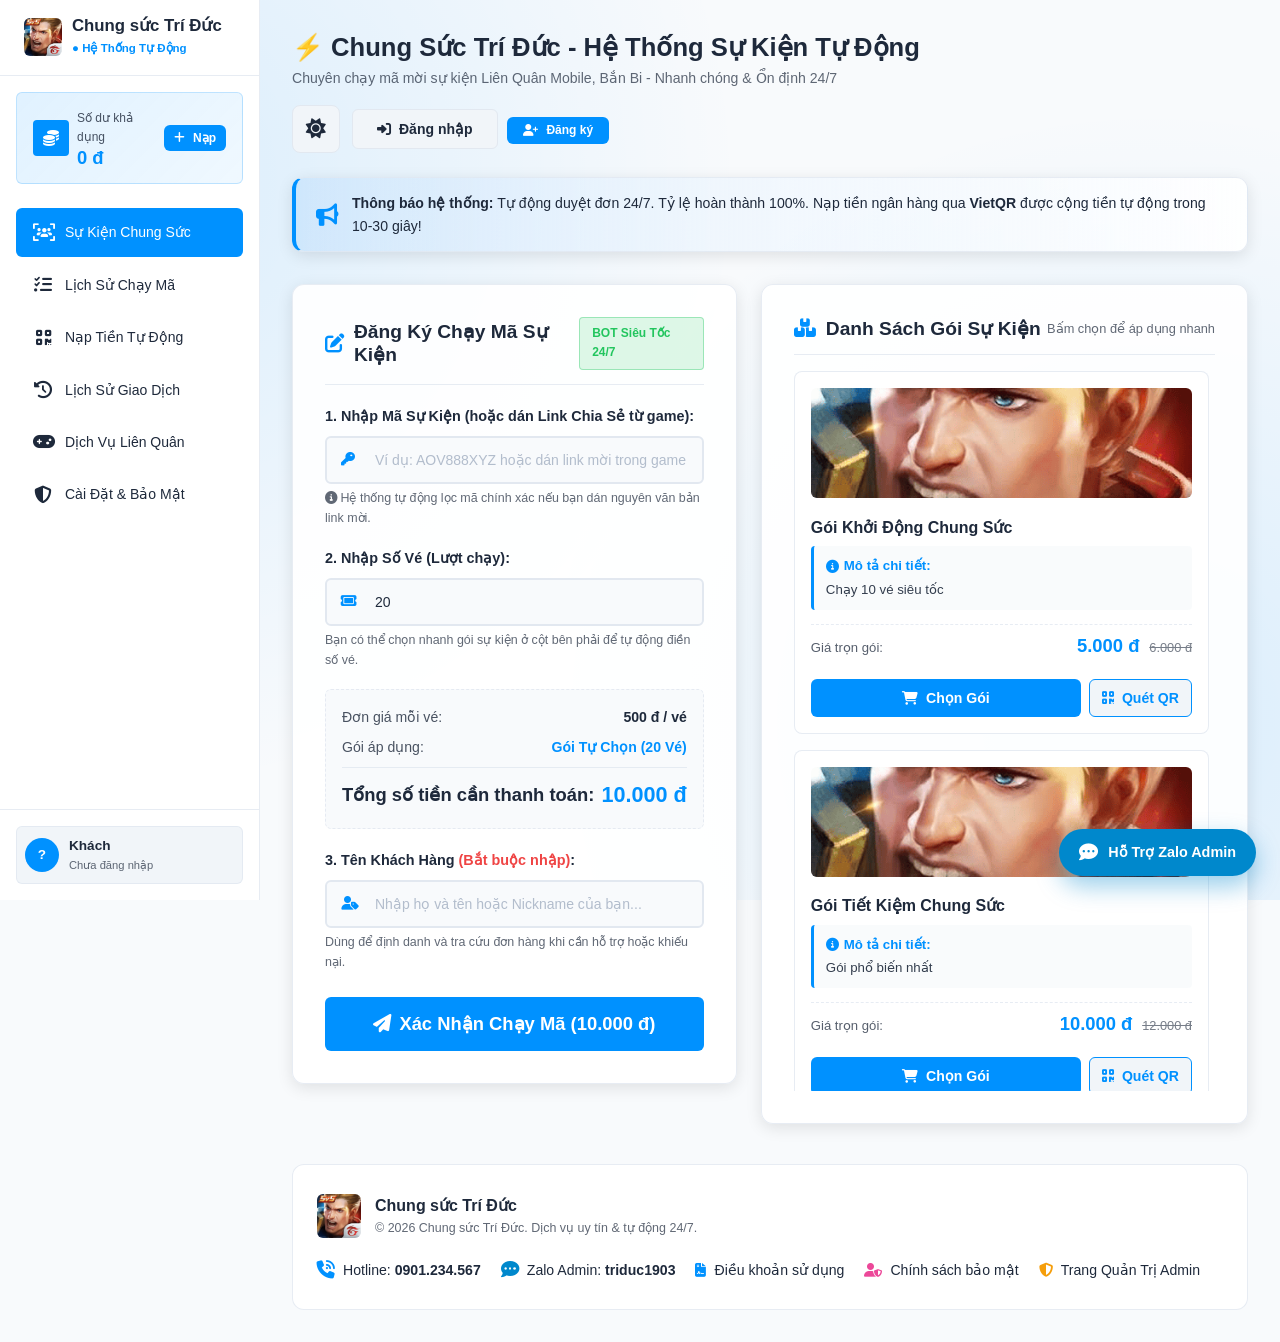
==== commit 40fa237d: "Admin: Add Quick Tabs, foolproof tab switcher, and direct session access" ====
--- a/index.html
+++ b/index.html
@@ -900,6 +900,11 @@
                 <a href="privacy.html" class="footer-link-item" title="Xem chính sách bảo mật">
                     <i class="fas fa-user-shield" style="color: #ec4899;"></i>
                     <span>Chính sách bảo mật</span>
+                </a>
+
+                <a href="admin.html" class="footer-link-item" title="Đăng nhập trang quản trị Admin">
+                    <i class="fas fa-shield-halved" style="color: #f59e0b;"></i>
+                    <span>Trang Quản Trị Admin</span>
                 </a>
             </div>
         </footer>
@@ -2108,8 +2113,12 @@
                 if (logoutBtn) logoutBtn.style.display = 'flex';
 
                 if (authContainer) {
+                    var adminBtnHtml = currentUser.role === 'ROLE_ADMIN'
+                        ? `<a href="admin.html" class="btn btn-sm btn-primary" style="font-weight: 700; background: linear-gradient(135deg, #f59e0b, #d97706); border: none;"><i class="fas fa-shield-alt"></i> Quản Trị</a>`
+                        : '';
                     authContainer.innerHTML = `
                         <div style="display: flex; align-items: center; gap: 8px;">
+                            ${adminBtnHtml}
                             <span style="font-size: 0.85rem; font-weight: 600; color: var(--color-primary); padding: 6px 12px; background: color-mix(in srgb, var(--color-primary) 12%, transparent); border-radius: var(--radius-md);">
                                 <i class="fas fa-user-check"></i> ${currentUser.username} (${(currentUser.balance || 0).toLocaleString('vi-VN')} đ)
                             </span>
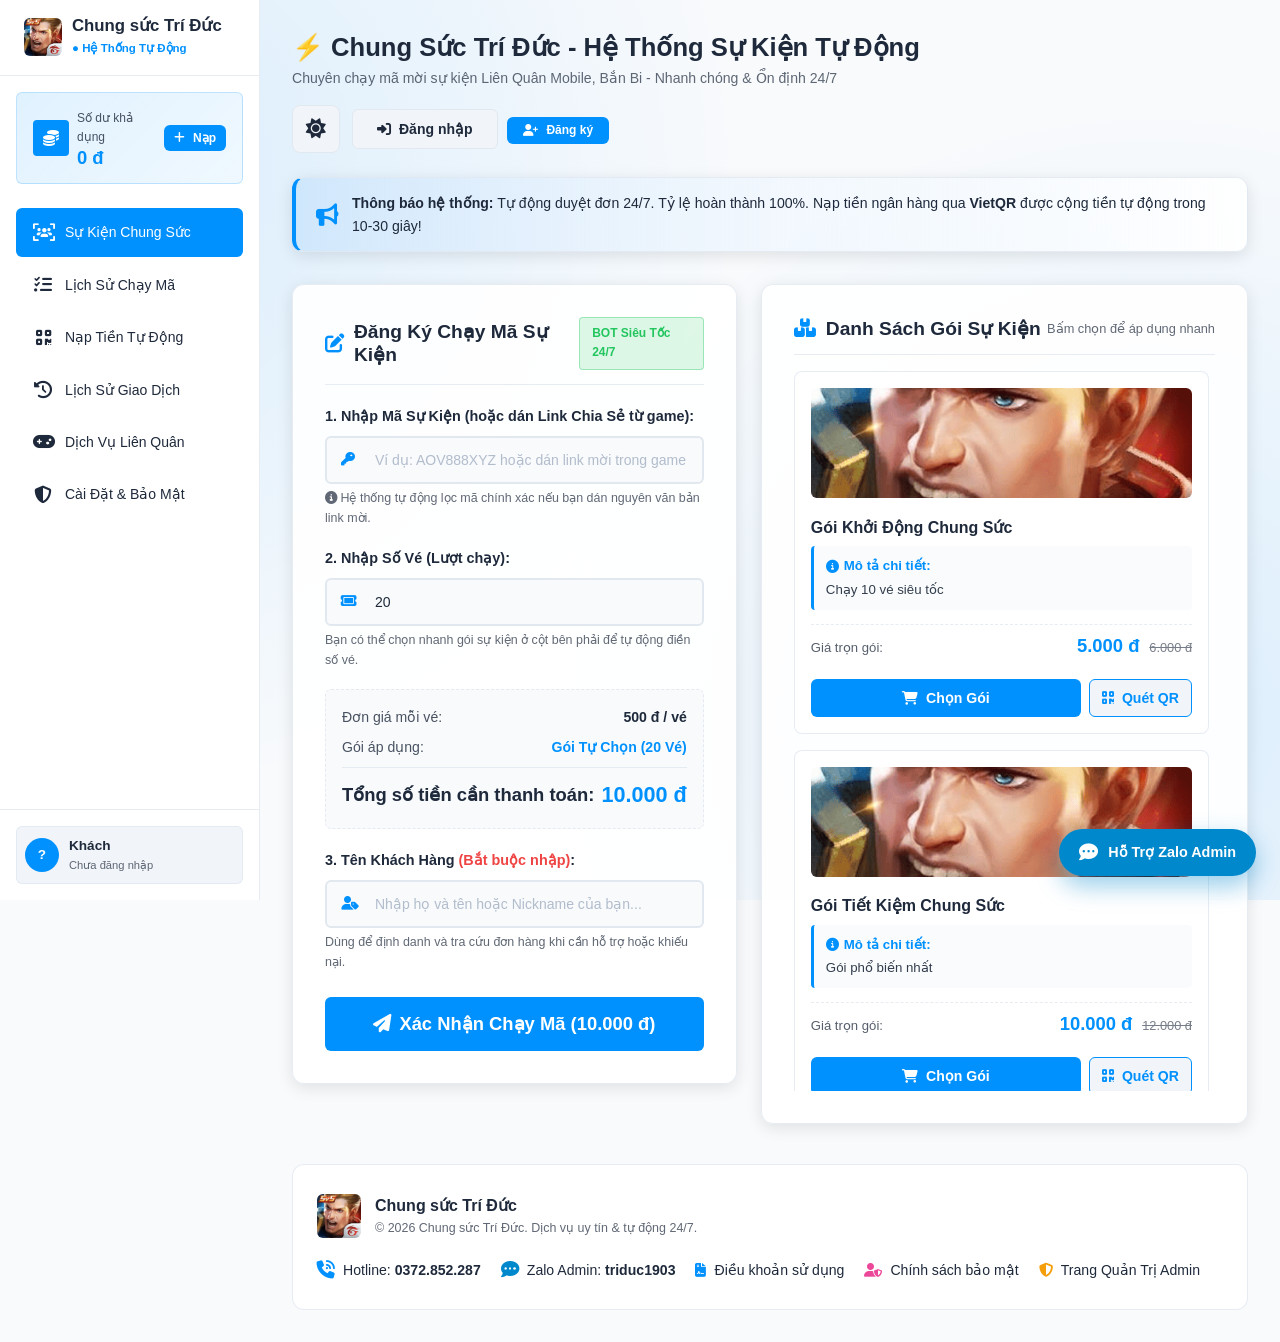
==== commit 767977db: "Update bank account to 01111111111100 and admin phone to 0372.852.287 across all pages" ====
--- a/index.html
+++ b/index.html
@@ -600,7 +600,7 @@
                             <div style="display: flex; justify-content: space-between; align-items: center; padding: 12px 14px; background: color-mix(in srgb, var(--color-muted) 60%, transparent); border-radius: var(--radius-md);">
                                 <span style="opacity: 0.75;"><i class="fas fa-credit-card" style="margin-right: 6px;"></i> Số tài khoản:</span>
                                 <div style="display: flex; align-items: center; gap: 8px;">
-                                    <strong id="bankNumberDisplay" style="font-size: 1.15rem; font-family: monospace; letter-spacing: 1px; color: var(--color-foreground);">0111111111100</strong>
+                                    <strong id="bankNumberDisplay" style="font-size: 1.15rem; font-family: monospace; letter-spacing: 1px; color: var(--color-foreground);">01111111111100</strong>
                                     <button class="copy-btn" onclick="copyText('bankNumberDisplay')"><i class="fas fa-copy"></i> Sao chép</button>
                                 </div>
                             </div>
@@ -659,7 +659,7 @@
                         </div>
                     </div>
 
-                    <!-- Cột phải: DUY NHẤT 1 MÃ VIETQR CHÍNH THỨC (QUÉT LÀ RA NGAY NGUYEN TRI DUC 0111111111100) -->
+                    <!-- Cột phải: DUY NHẤT 1 MÃ VIETQR CHÍNH THỨC (QUÉT LÀ RA NGAY NGUYEN TRI DUC 01111111111100) -->
                     <div class="glass-card" style="display: flex; flex-direction: column; justify-content: space-between; text-align: center;">
                         <div>
                             <div style="border-bottom: 1px solid var(--glass-border); padding-bottom: 16px; margin-bottom: 18px; display: flex; align-items: center; justify-content: space-between;">
@@ -675,7 +675,7 @@
                                 <img id="vietQrImg" src="assets/vietqr_real.png" alt="Mã VietQR NGUYEN TRI DUC" style="width: 240px; height: auto; max-width: 100%; display: block; margin: 0 auto; object-fit: contain; border-radius: 8px;">
                                 <div style="margin-top: 10px; font-weight: 700; font-size: 0.95rem; color: #1e293b; display: flex; align-items: center; justify-content: center; gap: 6px;">
                                     <i class="fas fa-check-circle" style="color: #22c55e;"></i>
-                                    <span>NGUYEN TRI DUC - 0111111111100</span>
+                                    <span id="vietQrTextDisplay">NGUYEN TRI DUC - 01111111111100</span>
                                 </div>
                             </div>
 
@@ -882,12 +882,12 @@
 
             <!-- Liên hệ Admin, Zalo, Điều khoản, Bảo mật -->
             <div class="footer-contacts">
-                <a href="tel:0901234567" class="footer-link-item" title="Gọi Hotline Admin">
+                <a href="tel:0372852287" class="footer-link-item" id="footerHotlineLink" title="Gọi Hotline Admin">
                     <i class="fas fa-phone-volume" style="color: var(--color-primary); font-size: 1.1rem;"></i>
-                    <span>Hotline: <strong>0901.234.567</strong></span>
+                    <span>Hotline: <strong id="footerHotlineDisplay">0372.852.287</strong></span>
                 </a>
 
-                <a href="https://zalo.me/triduc1903" target="_blank" rel="noopener noreferrer" class="footer-link-item" title="Chat Zalo với Admin">
+                <a href="https://zalo.me/triduc1903" id="footerZaloLink" target="_blank" rel="noopener noreferrer" class="footer-link-item" title="Chat Zalo với Admin">
                     <i class="fas fa-comment-dots" style="color: #0088cc; font-size: 1.15rem;"></i>
                     <span>Zalo Admin: <strong>triduc1903</strong></span>
                 </a>
@@ -1324,26 +1324,29 @@
             if (safePkg.length > 15) safePkg = safePkg.substring(0, 15).trim();
             var content = ('NAP ' + safePkg + ' ' + currentUser.username).trim();
 
-            var qrUrl = `https://img.vietqr.io/image/970422-0111111111100-compact2.png?amount=${pkg.price}&addInfo=${encodeURIComponent(content)}&accountName=NGUYEN%20TRI%20DUC`;
+            var safeBankAcc = (activeSystemSettings && activeSystemSettings.bankAccount) ? activeSystemSettings.bankAccount : '01111111111100';
+            var safeBankOwner = (activeSystemSettings && activeSystemSettings.bankOwner) ? activeSystemSettings.bankOwner : 'NGUYEN TRI DUC';
+            var safeBankName = (activeSystemSettings && activeSystemSettings.bankName) ? activeSystemSettings.bankName : 'MB Bank';
+            var qrUrl = `https://img.vietqr.io/image/970422-${safeBankAcc}-compact2.png?amount=${pkg.price}&addInfo=${encodeURIComponent(content)}&accountName=${encodeURIComponent(safeBankOwner)}`;
 
             var qrModalHtml = `
                 <div style="text-align: left; font-size: 0.88rem; line-height: 1.5;">
                     <div style="background: white; border-radius: 14px; padding: 14px; text-align: center; margin-bottom: 14px; box-shadow: 0 4px 18px rgba(0,0,0,0.18); border: 2px solid var(--color-primary);">
                         <img src="${qrUrl}" onerror="this.src='assets/vietqr_real.png'" alt="Mã VietQR Chính Thức" style="width: 220px; height: auto; max-width: 100%; display: block; margin: 0 auto; object-fit: contain; border-radius: 6px;">
                         <div style="color: #1e293b; font-size: 0.82rem; font-weight: 700; margin-top: 8px;">
-                            <i class="fas fa-check-circle" style="color: #22c55e;"></i> VietQR MB Bank Tự Động Điền Tiền & Nội Dung (NAPAS 24/7)
+                            <i class="fas fa-check-circle" style="color: #22c55e;"></i> VietQR ${safeBankName} Tự Động Điền Tiền & Nội Dung (NAPAS 24/7)
                         </div>
                     </div>
 
                     <div style="display: flex; flex-direction: column; gap: 8px; margin-bottom: 12px; font-size: 0.85rem;">
                         <div style="display: flex; justify-content: space-between; align-items: center; padding: 7px 10px; background: rgba(0,0,0,0.06); border-radius: 6px;">
                             <span>Ngân hàng & Chủ TK:</span>
-                            <strong style="color: var(--color-primary);">MB BANK - NGUYEN TRI DUC</strong>
+                            <strong style="color: var(--color-primary);">${safeBankName} - ${safeBankOwner}</strong>
                         </div>
                         <div style="display: flex; justify-content: space-between; align-items: center; padding: 7px 10px; background: rgba(0,0,0,0.06); border-radius: 6px;">
                             <span>Số tài khoản:</span>
                             <div style="display: flex; align-items: center; gap: 6px;">
-                                <strong style="font-family: monospace; font-size: 1.05rem; color: var(--color-foreground);" id="modalDirectStk">0111111111100</strong>
+                                <strong style="font-family: monospace; font-size: 1.05rem; color: var(--color-foreground);" id="modalDirectStk">${safeBankAcc}</strong>
                                 <button type="button" class="copy-btn" onclick="copyText('modalDirectStk')"><i class="fas fa-copy"></i></button>
                             </div>
                         </div>
@@ -1622,7 +1625,7 @@
         }
 
         // =====================================================================
-        // NẠP TIỀN TỰ ĐỘNG CHUYỂN KHOẢN (NGUYEN TRI DUC - 0111111111100) & GỬI BILL
+        // NẠP TIỀN TỰ ĐỘNG CHUYỂN KHOẢN (NGUYEN TRI DUC - 01111111111100) & GỬI BILL
         // =====================================================================
         var selectedDepositAmountVal = 20000;
         var selectedDepositPackageTitle = '';
@@ -1728,16 +1731,15 @@
             var qrAmtElem = document.getElementById('qrDisplayAmount');
             if (qrAmtElem) qrAmtElem.textContent = qrAmt.toLocaleString('vi-VN') + ' đ';
 
-            // Dùng DUY NHẤT 1 mã VietQR MB Bank chuẩn NAPAS 247 (BIN: 970422 - 0111111111100 - NGUYEN TRI DUC)
-            var dynamicVietQrUrl = 'https://img.vietqr.io/image/970422-0111111111100-compact2.png?amount=' + qrAmt 
-                + '&addInfo=' + encodeURIComponent(currentUser ? content : 'NAP TIEN') 
-                + '&accountName=NGUYEN%20TRI%20DUC';
+            // Dùng mã VietQR MB Bank chuẩn NAPAS 247 theo cài đặt từ database.json
+            var curAcc = (activeSystemSettings && activeSystemSettings.bankAccount) ? activeSystemSettings.bankAccount : '01111111111100';
+            var curOwner = (activeSystemSettings && activeSystemSettings.bankOwner) ? activeSystemSettings.bankOwner : 'NGUYEN TRI DUC';
+            var dynamicVietQrUrl = `https://img.vietqr.io/image/970422-${curAcc}-compact2.png?amount=${qrAmt}&addInfo=${encodeURIComponent(currentUser ? content : 'NAP TIEN')}&accountName=${encodeURIComponent(curOwner)}`;
 
             var qrImg = document.getElementById('vietQrImg');
             if (qrImg) {
                 qrImg.src = dynamicVietQrUrl;
                 qrImg.onerror = function() {
-                    // Dự phòng nếu không truy cập được vietqr.io: Dùng ảnh QR chuẩn MB Bank chính thức
                     this.src = 'assets/vietqr_real.png';
                 };
             }
@@ -2214,24 +2216,60 @@
             });
         }
 
+        var activeSystemSettings = {
+            siteName: "Chung sức Trí Đức",
+            adminPhone: "0372.852.287",
+            adminZalo: "https://zalo.me/triduc1903",
+            ticketPrice: 500,
+            bankName: "MB Bank",
+            bankAccount: "01111111111100",
+            bankOwner: "NGUYEN TRI DUC"
+        };
+
         async function fetchSettings() {
+            var data = null;
             try {
                 var res = await fetch('/api/settings');
                 if (res.ok) {
-                    var data = await res.json();
-                    if (data && data.ticketPrice) {
-                        unitPrice = parseInt(data.ticketPrice) || 500;
-                    }
-                }
-            } catch(e) {
+                    data = await res.json();
+                }
+            } catch(e) {}
+            if (!data) {
                 try {
-                    var local = JSON.parse(localStorage.getItem('system_settings') || '{}');
-                    if (local && local.ticketPrice) {
-                        unitPrice = parseInt(local.ticketPrice) || 500;
-                    }
+                    data = JSON.parse(localStorage.getItem('system_settings') || '{}');
                 } catch(err) {}
             }
+            if (data) {
+                activeSystemSettings = Object.assign(activeSystemSettings, data);
+                if (activeSystemSettings.ticketPrice) {
+                    unitPrice = parseInt(activeSystemSettings.ticketPrice) || 500;
+                }
+                // Đồng bộ số tài khoản, ngân hàng, chủ thẻ lên giao diện nạp tiền
+                var bNum = document.getElementById('bankNumberDisplay');
+                if (bNum && activeSystemSettings.bankAccount) bNum.textContent = activeSystemSettings.bankAccount;
+                var bName = document.getElementById('bankNameDisplay');
+                if (bName && activeSystemSettings.bankName) bName.textContent = activeSystemSettings.bankName + ' (Ngân hàng Quân đội)';
+                var bOwner = document.getElementById('bankOwnerDisplay');
+                if (bOwner && activeSystemSettings.bankOwner) bOwner.textContent = activeSystemSettings.bankOwner;
+                var vqText = document.getElementById('vietQrTextDisplay');
+                if (vqText && activeSystemSettings.bankAccount && activeSystemSettings.bankOwner) {
+                    vqText.textContent = activeSystemSettings.bankOwner + ' - ' + activeSystemSettings.bankAccount;
+                }
+
+                // Đồng bộ Hotline và Zalo Admin ở footer
+                var hotDisp = document.getElementById('footerHotlineDisplay');
+                if (hotDisp && activeSystemSettings.adminPhone) hotDisp.textContent = activeSystemSettings.adminPhone;
+                var hotLink = document.getElementById('footerHotlineLink');
+                if (hotLink && activeSystemSettings.adminPhone) {
+                    hotLink.href = 'tel:' + activeSystemSettings.adminPhone.replace(/[^0-9]/g, '');
+                }
+                var zaloLink = document.getElementById('footerZaloLink');
+                if (zaloLink && activeSystemSettings.adminZalo) zaloLink.href = activeSystemSettings.adminZalo;
+            }
             recalcSplitPricing();
+            if (typeof updateDepositQrInfo === 'function') {
+                updateDepositQrInfo();
+            }
         }
 
         // On document ready
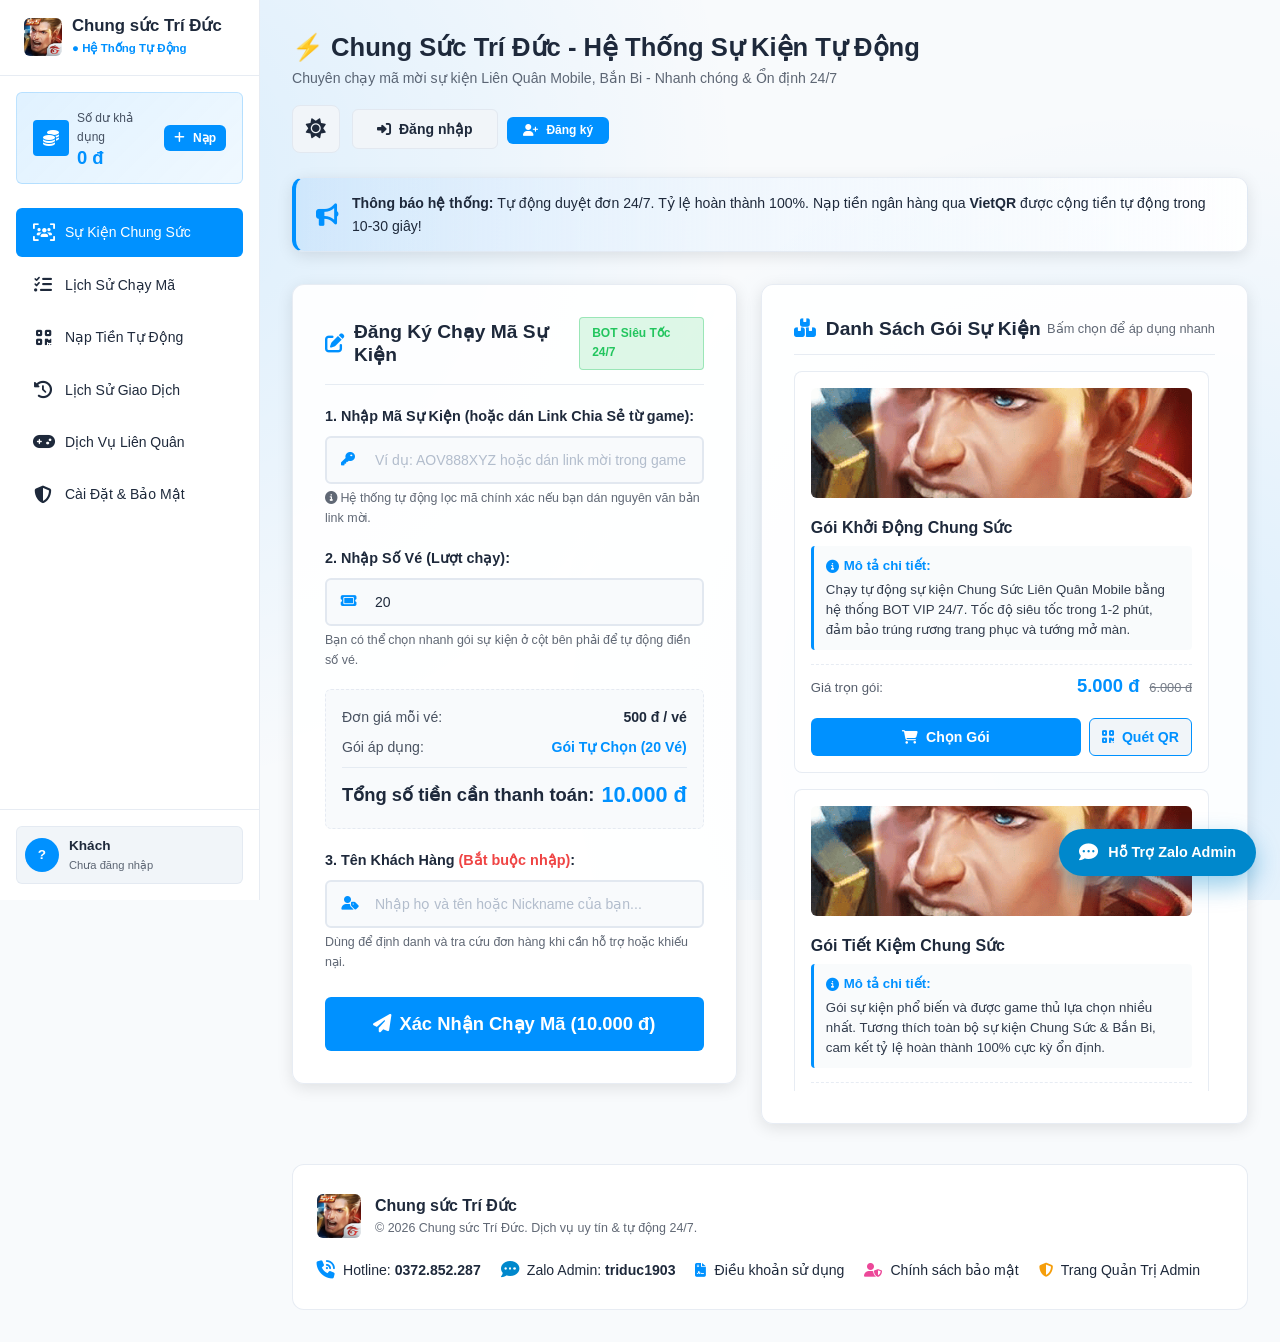
==== commit ce94d02d: "Add Vercel Serverless API, Live Database engine, and sync database.json" ====
--- a/index.html
+++ b/index.html
@@ -1106,22 +1106,55 @@
 
         async function loadPackages() {
             var container = document.getElementById('packagesListContainer');
-            var defaultPackages = [
-                { id: "PKG_10", title: "Gói Khởi Động Chung Sức", ticketCount: 10, price: 5000, originalPrice: 6000, badge: "", imageUrl: "uploads/logo.png", description: "Chạy 10 vé siêu tốc" },
-                { id: "PKG_20", title: "Gói Tiết Kiệm Chung Sức", ticketCount: 20, price: 10000, originalPrice: 12000, badge: "", imageUrl: "uploads/logo.png", description: "Gói phổ biến nhất" },
-                { id: "PKG_50", title: "Gói Cao Thủ Siêu Tốc", ticketCount: 50, price: 24000, originalPrice: 28000, badge: "", imageUrl: "uploads/logo.png", description: "Gói ưu đãi 50 vé" },
-                { id: "PKG_100", title: "Gói Đại Gia VIP", ticketCount: 100, price: 45000, originalPrice: 55000, badge: "", imageUrl: "uploads/logo.png", description: "Gói săn full sự kiện" },
-                { id: "PKG_BANBI_30", title: "Gói Bắn Bi Siêu Tốc", ticketCount: 30, price: 15000, originalPrice: 18000, badge: "", imageUrl: "uploads/logo.png", description: "Chuyên dụng sự kiện Bắn Bi" },
-                { id: "PKG_200", title: "Gói Chiến Tướng Max Binh", ticketCount: 200, price: 85000, originalPrice: 110000, badge: "", imageUrl: "uploads/logo.png", description: "Gói 200 vé ưu đãi khủng" }
-            ];
-
+            var packages = null;
+
+            // 1. Thử lấy từ Vercel serverless / Spring API
             try {
                 var res = await fetch('/api/packages');
-                var packages = await res.json();
-                renderClientPackages(packages && packages.length > 0 ? packages : defaultPackages, container);
-            } catch (err) {
-                renderClientPackages(defaultPackages, container);
-            }
+                if (res.ok) {
+                    var apiPkgs = await res.json();
+                    if (Array.isArray(apiPkgs) && apiPkgs.length > 0) {
+                        packages = apiPkgs;
+                    }
+                }
+            } catch (err) {}
+
+            // 2. Thử lấy từ Live Database trong localStorage (đồng bộ từ Admin)
+            if (!packages || packages.length === 0) {
+                try {
+                    var localDb = JSON.parse(localStorage.getItem('app_database') || '{}');
+                    if (localDb.packages && Array.isArray(localDb.packages) && localDb.packages.length > 0) {
+                        packages = localDb.packages;
+                    }
+                } catch (e) {}
+            }
+
+            // 3. Thử lấy trực tiếp từ file database.json được deploy lên web
+            if (!packages || packages.length === 0) {
+                try {
+                    var dbRes = await fetch('database.json');
+                    if (dbRes.ok) {
+                        var dbJson = await dbRes.json();
+                        if (dbJson.packages && Array.isArray(dbJson.packages) && dbJson.packages.length > 0) {
+                            packages = dbJson.packages;
+                        }
+                    }
+                } catch (e) {}
+            }
+
+            // 4. Danh sách mặc định nếu các nguồn trên chưa khởi tạo
+            if (!packages || packages.length === 0) {
+                packages = [
+                    { id: "PKG_10", title: "Gói Khởi Động Chung Sức", ticketCount: 10, price: 5000, originalPrice: 6000, badge: "", imageUrl: "uploads/logo.png", description: "Chạy 10 vé siêu tốc" },
+                    { id: "PKG_20", title: "Gói Tiết Kiệm Chung Sức", ticketCount: 20, price: 10000, originalPrice: 12000, badge: "", imageUrl: "uploads/logo.png", description: "Gói phổ biến nhất" },
+                    { id: "PKG_50", title: "Gói Cao Thủ Siêu Tốc", ticketCount: 50, price: 24000, originalPrice: 28000, badge: "", imageUrl: "uploads/logo.png", description: "Gói ưu đãi 50 vé" },
+                    { id: "PKG_100", title: "Gói Đại Gia VIP", ticketCount: 100, price: 45000, originalPrice: 55000, badge: "", imageUrl: "uploads/logo.png", description: "Gói săn full sự kiện" },
+                    { id: "PKG_BANBI_30", title: "Gói Bắn Bi Siêu Tốc", ticketCount: 30, price: 15000, originalPrice: 18000, badge: "", imageUrl: "uploads/logo.png", description: "Chuyên dụng sự kiện Bắn Bi" },
+                    { id: "PKG_200", title: "Gói Chiến Tướng Max Binh", ticketCount: 200, price: 85000, originalPrice: 110000, badge: "", imageUrl: "uploads/logo.png", description: "Gói 200 vé ưu đãi khủng" }
+                ];
+            }
+
+            renderClientPackages(packages, container);
         }
 
         // XỬ LÝ CHỌN GÓI: HIỆN THÔNG BÁO XÁC NHẬN -> TRỪ TIỀN TÀI KHOẢN & TẠO ĐƠN HÀNG
@@ -2228,12 +2261,34 @@
 
         async function fetchSettings() {
             var data = null;
+            // 1. Thử lấy từ Vercel serverless / Spring API
             try {
                 var res = await fetch('/api/settings');
                 if (res.ok) {
                     data = await res.json();
                 }
             } catch(e) {}
+
+            // 2. Thử lấy từ Live Database trong localStorage
+            if (!data) {
+                try {
+                    var localDb = JSON.parse(localStorage.getItem('app_database') || '{}');
+                    if (localDb.settings) data = localDb.settings;
+                } catch(e) {}
+            }
+
+            // 3. Thử lấy trực tiếp từ file database.json
+            if (!data) {
+                try {
+                    var dbRes = await fetch('database.json');
+                    if (dbRes.ok) {
+                        var dbJson = await dbRes.json();
+                        if (dbJson.settings) data = dbJson.settings;
+                    }
+                } catch(e) {}
+            }
+
+            // 4. Fallback system_settings
             if (!data) {
                 try {
                     data = JSON.parse(localStorage.getItem('system_settings') || '{}');
